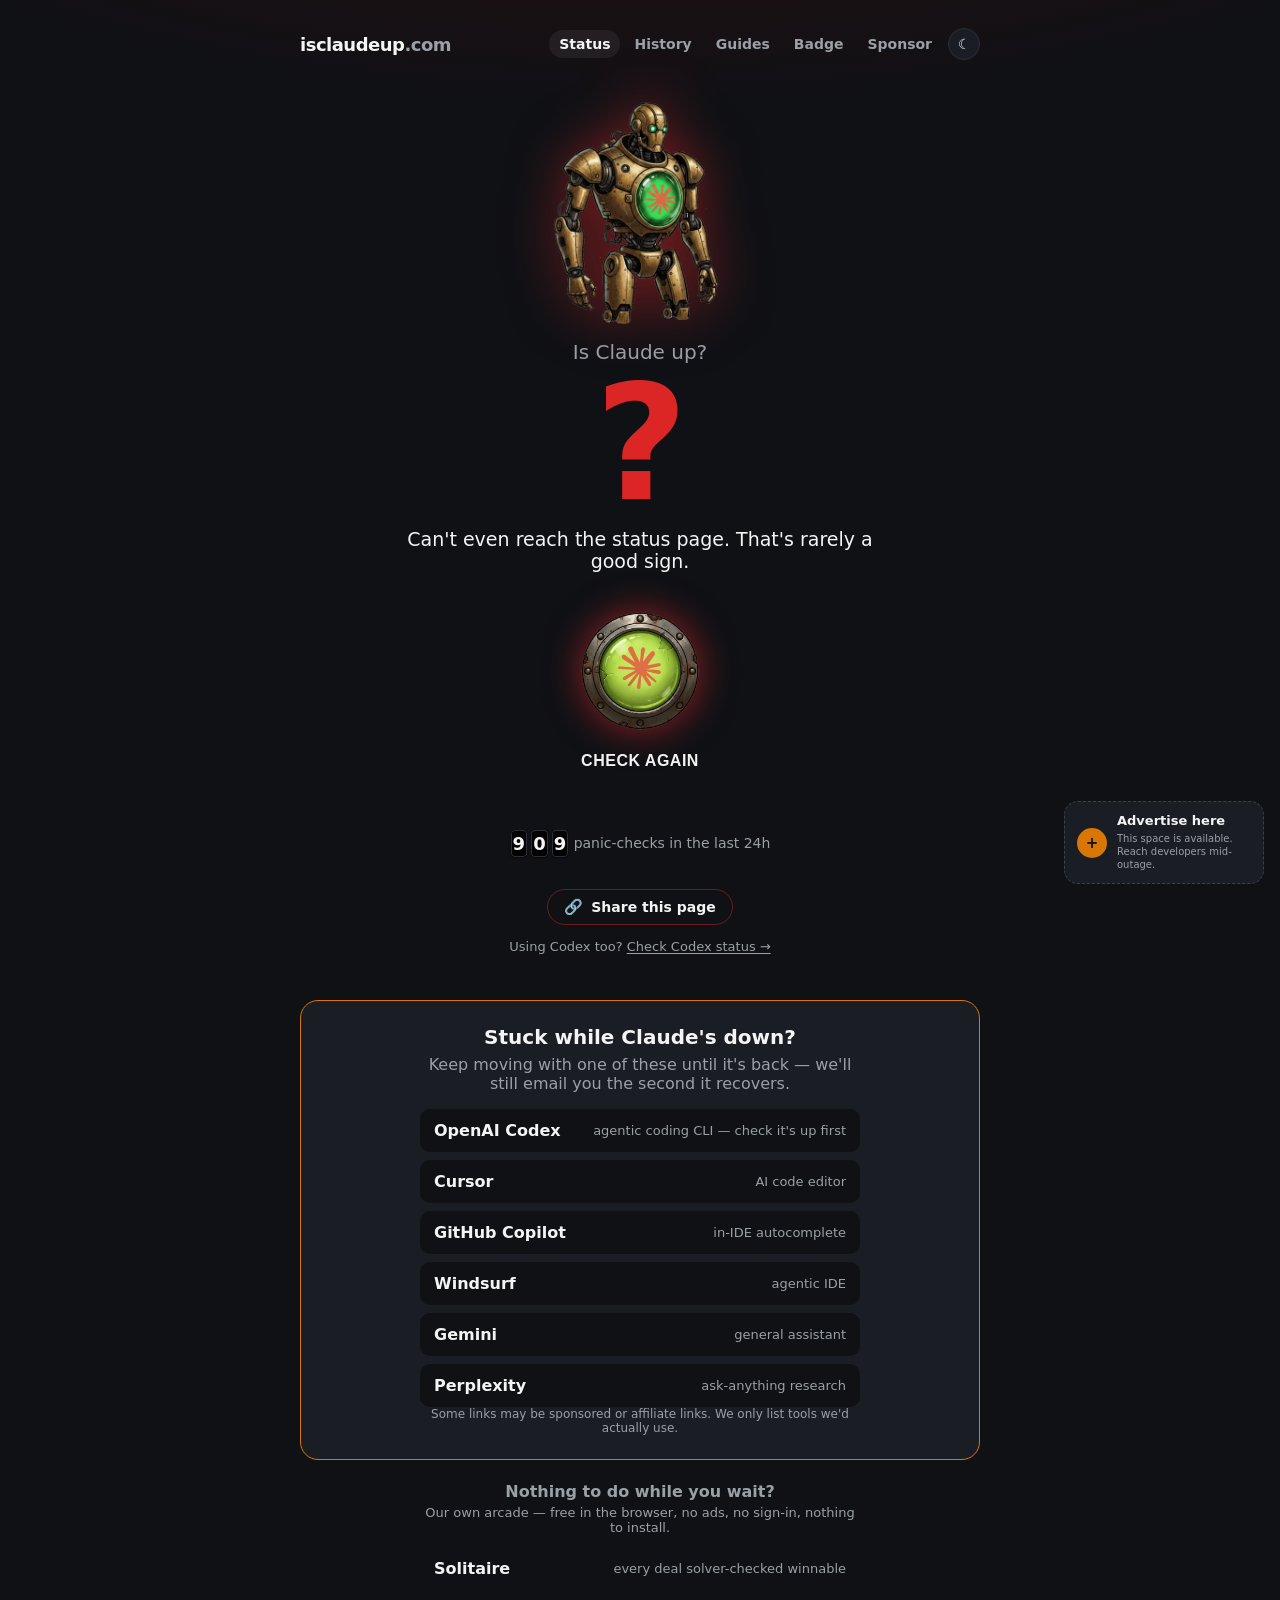
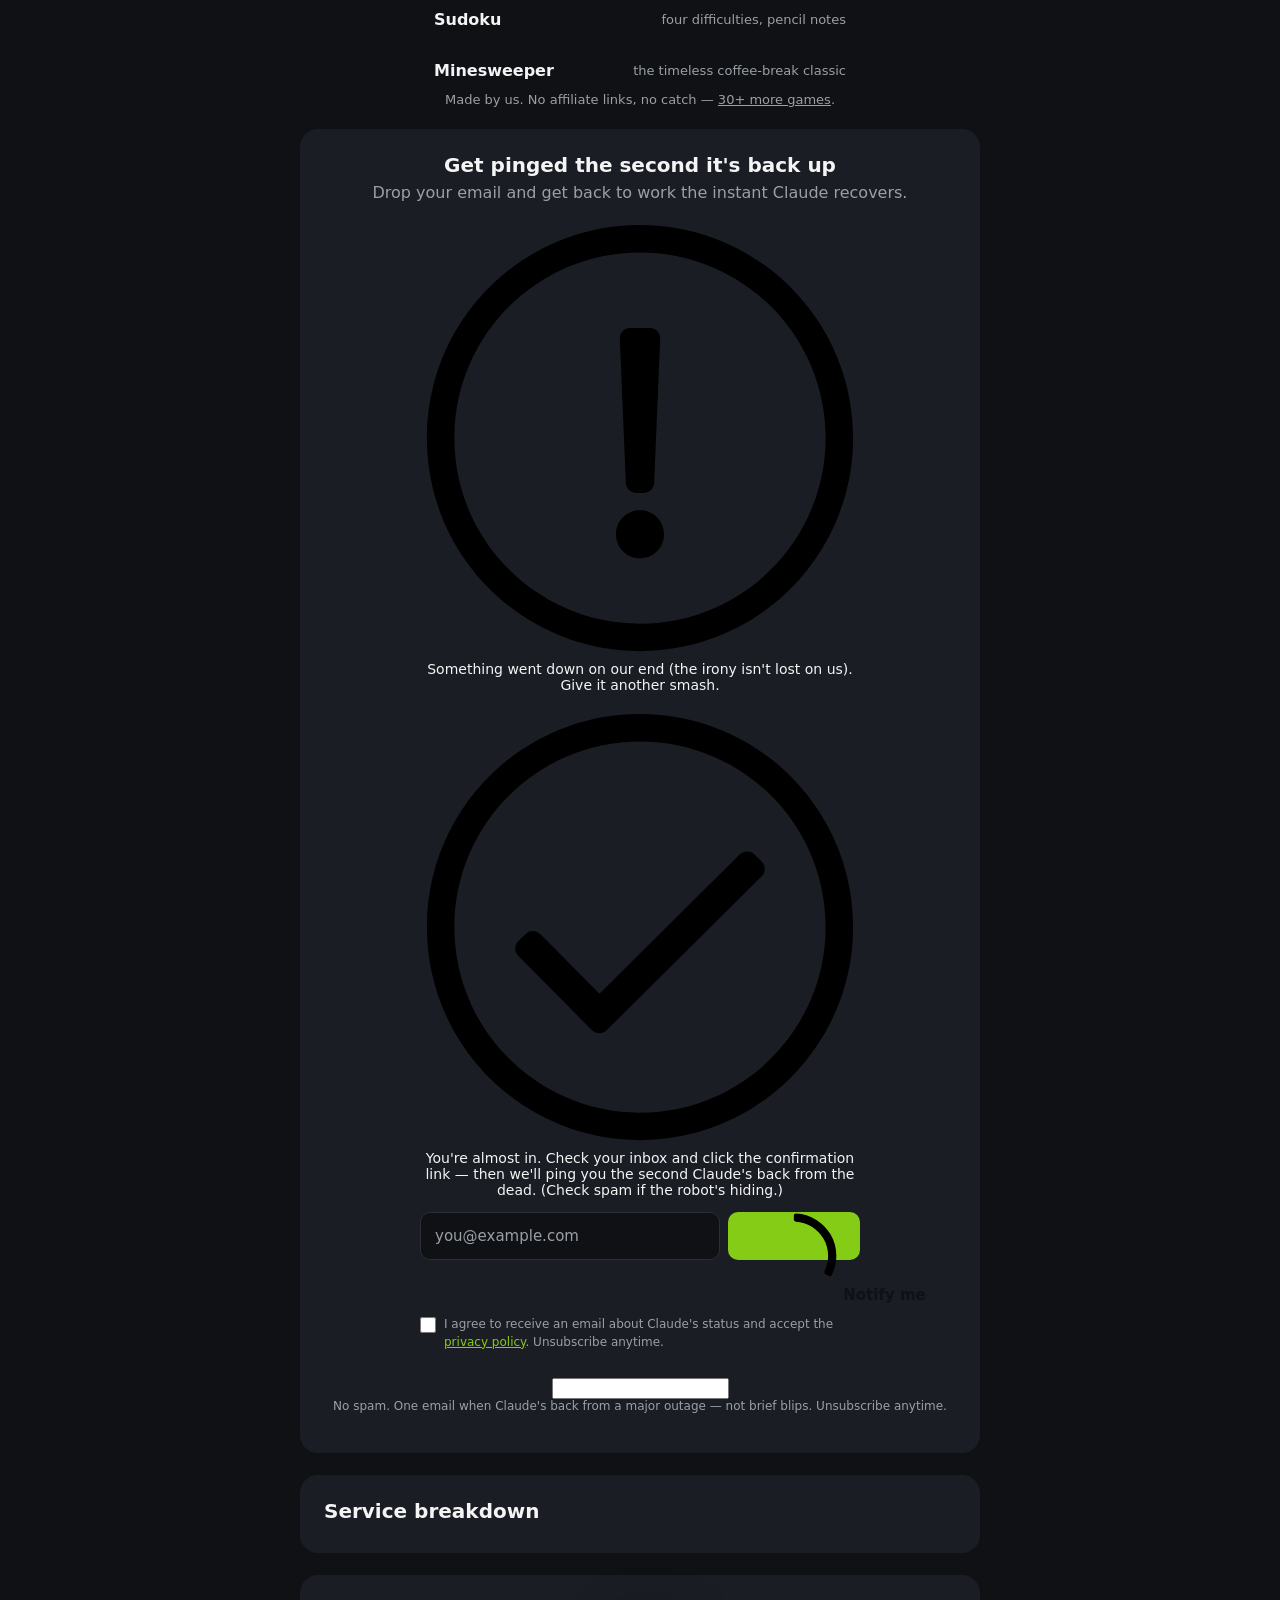
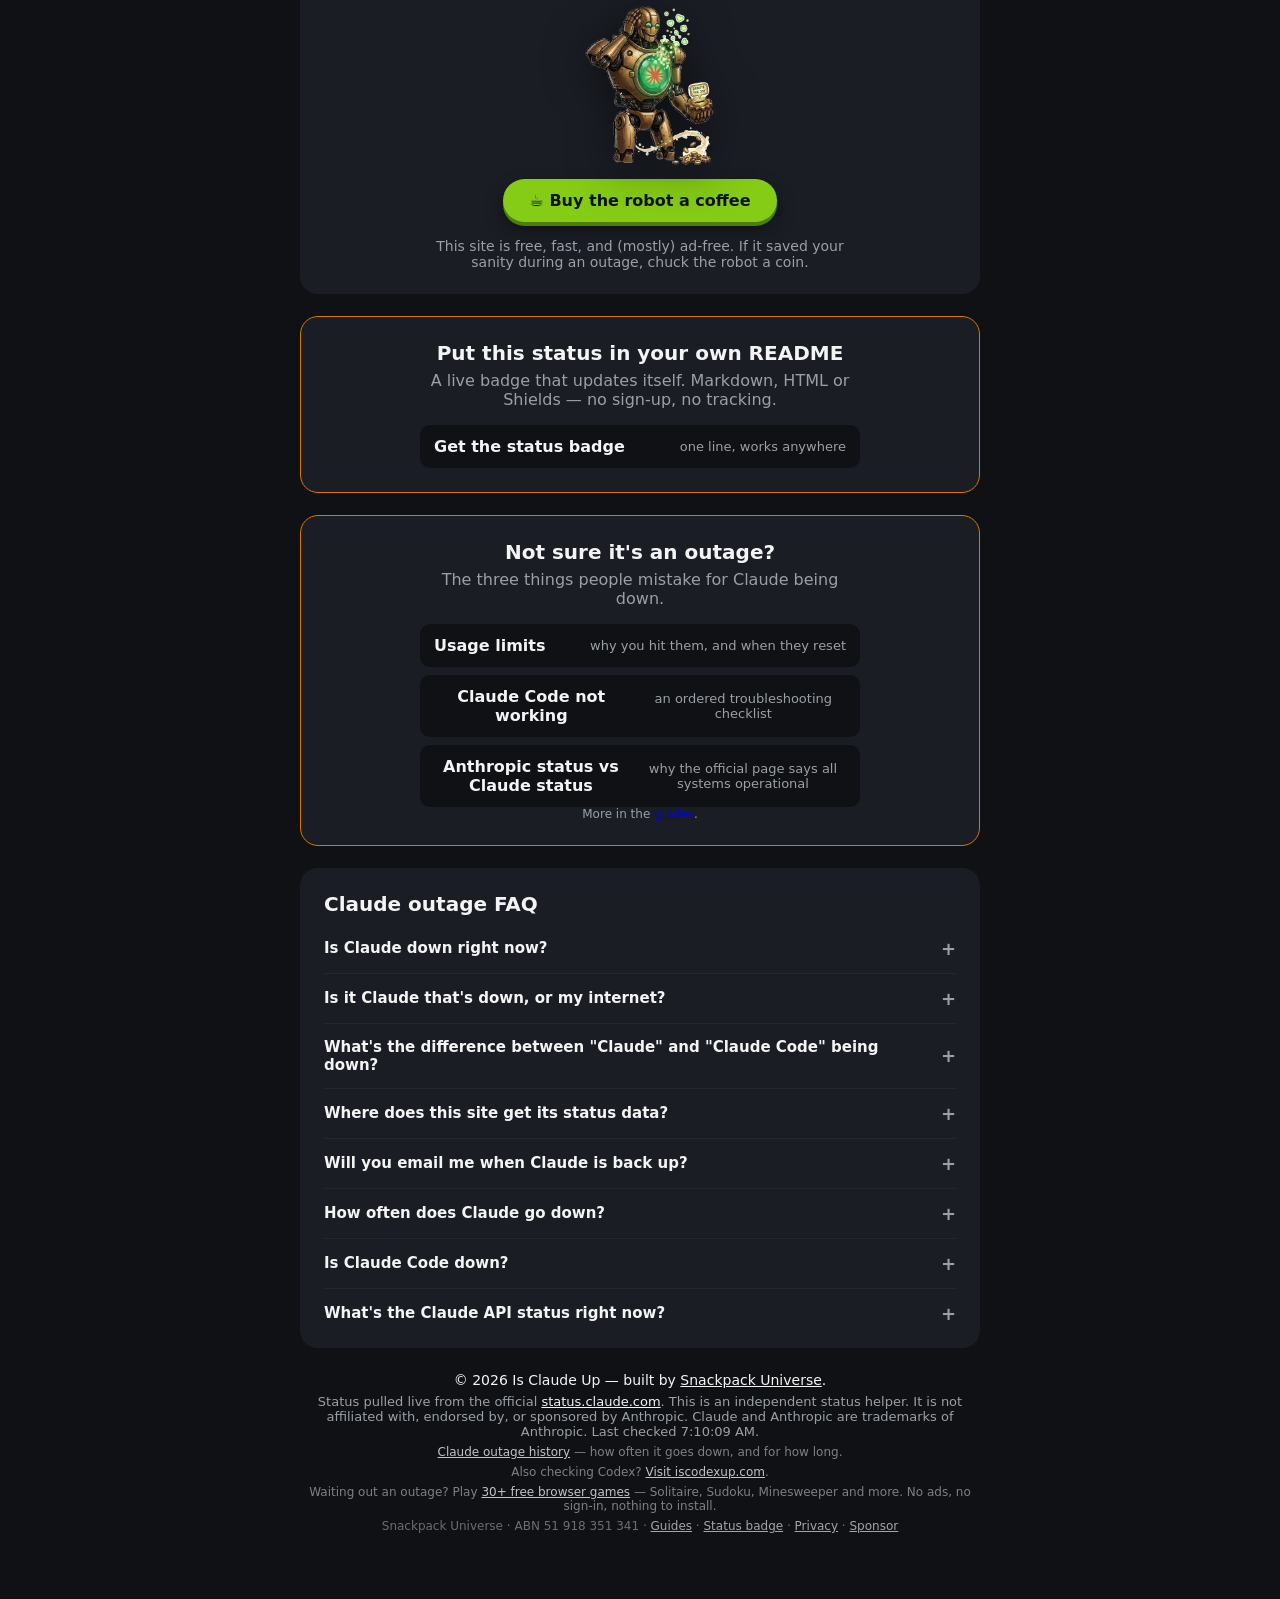
==== index.html @ ed6951af "Grow past the single page, and surface the badge Mirrors the iscodexup change. This site's own numbe" ====
<!DOCTYPE html>
<html lang="en">
<head>
  <meta charset="UTF-8" />
  <meta name="viewport" content="width=device-width, initial-scale=1.0" />
  <!-- FORKING THIS TO ANOTHER PRODUCT (e.g. iscodexup.com)? Runtime values live in
       config.js; the static HTML swaps below are all listed in FORK.md. -->

  <!-- "right now" is in the actual query people type ("is claude down right now"), so keep it in the title. -->
  <title>Is Claude Down Right Now? — Live Claude &amp; Claude Code Status</title>
  <meta name="description" content="Live status of Claude and Claude Code. Find out instantly if Claude is down right now, and get an email the second it comes back up." />

  <!-- Google Search Console verification -->
  <meta name="google-site-verification" content="Lrd2_LMDohz1KzSacBlfW4P4rP9gFiXG7PbK3C2G09o" />

  <!-- Open Graph / social sharing (shows nicely when people paste the link during an outage) -->
  <meta property="og:title" content="Is Claude Down Right Now?" />
  <meta property="og:description" content="Live Claude &amp; Claude Code status. Get notified the second it's back up." />
  <meta property="og:type" content="website" />
  <meta property="og:url" content="https://isclaudeup.com/" />
  <meta property="og:site_name" content="Is Claude Up" />
  <!-- 1200x630 card. This is the growth loop: people paste this link into Slack/X mid-outage,
       and a large card gets clicked far more than the old 256px `summary` thumbnail. -->
  <meta property="og:image" content="https://isclaudeup.com/assets/og-card.png" />
  <meta property="og:image:width" content="1200" />
  <meta property="og:image:height" content="630" />
  <meta property="og:image:alt" content="Is Claude down right now? Live Claude and Claude Code status." />
  <meta name="twitter:card" content="summary_large_image" />
  <meta name="twitter:title" content="Is Claude Down Right Now?" />
  <meta name="twitter:description" content="Live Claude &amp; Claude Code status. Get notified the second it's back up." />
  <meta name="twitter:image" content="https://isclaudeup.com/assets/og-card.png" />
  <meta name="twitter:image:alt" content="Is Claude down right now? Live Claude and Claude Code status." />
  <meta name="theme-color" content="#0f1115" />

  <link rel="canonical" href="https://isclaudeup.com/" />
  <link rel="icon" type="image/png" href="assets/claude-logo-256.png" />

  <!-- PWA: installable on Windows (Edge/Chrome) and Android home screen -->
  <link rel="manifest" href="manifest.webmanifest" />
  <link rel="apple-touch-icon" href="assets/icon-192.png" />
  <meta name="mobile-web-app-capable" content="yes" />
  <meta name="apple-mobile-web-app-capable" content="yes" />
  <meta name="apple-mobile-web-app-status-bar-style" content="black-translucent" />
  <meta name="apple-mobile-web-app-title" content="IsClaudeUp" />

  <script type="application/ld+json">
  {
    "@context": "https://schema.org",
    "@type": "WebSite",
    "name": "Is Claude Up",
    "alternateName": "Is Claude Down?",
    "url": "https://isclaudeup.com/",
    "description": "Live status of Claude and Claude Code, pulled from Anthropic's official status feed, with email alerts the moment Claude recovers.",
    "publisher": {
      "@type": "Organization",
      "name": "SnackPack Universe",
      "url": "https://www.snackpackuniverse.com/"
    }
  }
  </script>
  <script type="application/ld+json">
  {
    "@context": "https://schema.org",
    "@type": "WebApplication",
    "name": "Is Claude Up",
    "url": "https://isclaudeup.com/",
    "applicationCategory": "DeveloperApplication",
    "operatingSystem": "Any (web browser)",
    "browserRequirements": "Requires JavaScript.",
    "description": "A live Claude status checker: reads Anthropic's official status feed every 30 seconds and shows a plain YES/NO answer, with optional email alerts when Claude recovers from an outage.",
    "offers": { "@type": "Offer", "price": "0", "priceCurrency": "USD" },
    "isAccessibleForFree": true,
    "publisher": {
      "@type": "Organization",
      "name": "SnackPack Universe",
      "url": "https://www.snackpackuniverse.com/"
    }
  }
  </script>
  <script type="application/ld+json">
  {
    "@context": "https://schema.org",
    "@type": "FAQPage",
    "mainEntity": [
      {
        "@type": "Question",
        "name": "Is Claude down right now?",
        "acceptedAnswer": {
          "@type": "Answer",
          "text": "This page checks Anthropic's official status feed live when it loads, and again every 30 seconds. If the big answer reads NO, Claude is reporting problems; YES means all systems are operational."
        }
      },
      {
        "@type": "Question",
        "name": "Is it Claude that's down, or my internet?",
        "acceptedAnswer": {
          "@type": "Answer",
          "text": "Quick checks: load another website to rule out your connection, try Claude in an incognito window or on a different network, and clear your cache. If this page shows Claude as up but it still fails for you, the problem is likely local — your network, a browser extension, or your account."
        }
      },
      {
        "@type": "Question",
        "name": "What's the difference between Claude and Claude Code being down?",
        "acceptedAnswer": {
          "@type": "Answer",
          "text": "Claude (claude.ai) is the chat app and the API; Claude Code is the command-line / agent tool for developers. They can fail independently — the API can be degraded while the website is fine, or vice versa. The service breakdown shows each component separately."
        }
      },
      {
        "@type": "Question",
        "name": "Where does this site get its status data?",
        "acceptedAnswer": {
          "@type": "Answer",
          "text": "Straight from Anthropic's official status page at status.claude.com — the same source Anthropic publishes. We don't run our own probes or guess, so what you see here matches the official report."
        }
      },
      {
        "@type": "Question",
        "name": "Will you email me when Claude is back up?",
        "acceptedAnswer": {
          "@type": "Answer",
          "text": "Yes — that's the whole point. Pop your email in the signup box and we'll send a single message the moment Claude recovers from a major outage (we skip brief blips so we're not spamming you), so you can get straight back to work."
        }
      },
      {
        "@type": "Question",
        "name": "How often does Claude go down?",
        "acceptedAnswer": {
          "@type": "Answer",
          "text": "Like any large online service, Claude is up the vast majority of the time but has the occasional incident — usually brief, and sometimes affecting only one component (a single model, or just the API). For the official history of past incidents, see status.claude.com."
        }
      },
      {
        "@type": "Question",
        "name": "Is Claude Code down?",
        "acceptedAnswer": {
          "@type": "Answer",
          "text": "Claude Code (the command-line / agent tool for developers) is tracked separately in the service breakdown above. It can be down even when claude.ai and the API are fine, so check that specific component. If this page shows Claude Code as operational but it still fails for you, the issue is likely local — your CLI version, network, or auth token."
        }
      },
      {
        "@type": "Question",
        "name": "What's the Claude API status right now?",
        "acceptedAnswer": {
          "@type": "Answer",
          "text": "The Claude API is shown as its own line in the service breakdown above, pulled live from Anthropic's official status feed. The API can be degraded independently of the claude.ai website or Claude Code, which is why developers often see failures while the chat app works fine."
        }
      }
    ]
  }
  </script>

  <!-- Preload the "up" robot + default button so the first paint is instant during a spike -->
  <link rel="preload" as="image" href="assets/robot-up.webp" />
  <link rel="preload" as="image" href="assets/smash-button.webp" />

  <!-- Brevo form base styles (loaded BEFORE style.css so our dark theme overrides win) -->
  <link rel="stylesheet" href="https://sibforms.com/forms/end-form/build/sib-styles.css" />
  <link rel="stylesheet" href="style.css" />

  <!--
    MONETIZATION (added later — email list first):
    When you have traffic + AdSense approval, paste your script here.
    A single-purpose page may be rejected by AdSense as "low value content";
    EthicalAds / Carbon Ads are friendlier to dev-audience utility sites.
    <script async src="https://pagead2.googlesyndication.com/pagead/js/adsbygoogle.js?client=ca-pub-XXXX" crossorigin="anonymous"></script>
  -->
<!-- theme:generated -->
<script>
  (function () {
    var d = document.documentElement, t = null;
    try { t = localStorage.getItem("snackpack.theme.v1"); } catch (e) {}
    if (t !== "dark" && t !== "light" && t !== "cream") {
      // Dark for everyone on a first visit, not conditional on the OS: this
      // site is designed dark and that is what it should be judged on.
      t = "dark";
    }
    d.setAttribute("data-theme", t);
    d.setAttribute("data-theme-default", "dark");
  })();
</script>
<script defer src="theme.js"></script>
<!-- /theme:generated -->


</head>
<body data-state="loading">
  <main class="wrap">
    <header class="topbar">
      <span class="brand">isclaudeup<span class="dot">.com</span></span>
<!-- nav:generated -->
    <nav aria-label="Primary">
      <ul class="nav-links">
        <li><a href="index.html" aria-current="page">Status</a></li>
        <li><a href="history.html">History</a></li>
        <li><a href="guides.html">Guides</a></li>
        <li><a href="badge.html">Badge</a></li>
        <li><a href="sponsor.html">Sponsor</a></li>
      </ul>
    </nav>
<!-- /nav:generated -->


    </header>

    <!-- THE BIG TV -->
    <section class="tv" aria-live="polite">
      <div class="mascot" id="mascot">
        <!-- src swapped by script.js based on live status -->
        <img id="mascot-img" src="assets/robot-up.webp" alt="Claude status robot" width="220" height="220" />
      </div>

      <p class="question">Is Claude up?</p>
      <h1 class="verdict" id="verdict">…</h1>
      <p class="subline" id="subline">Checking the official status page…</p>

      <button class="smash" id="smash" type="button" aria-label="Check again">
        <img id="smash-img" src="assets/smash-button.webp" alt="" width="140" height="140" />
        <span class="smash-label">Check Again</span>
      </button>
      <p class="quote" id="quote"></p>

      <p class="counter">
        <span id="count" class="odometer" aria-label="panic checks in the last 24 hours"></span>
        panic-checks in the last 24h
      </p>

      <!-- The link gets pasted into Slack/X during outages — that's basically all our
           organic reach. Make it one tap. Native share sheet on mobile, clipboard elsewhere. -->
      <button class="share" id="share" type="button" aria-label="Share this page">
        <span class="share-icon" aria-hidden="true">🔗</span>
        <span class="share-label">Share this page</span>
      </button>

      <!-- Sister site. The .alternatives block below is hidden while Claude is up, so
           without this line the cross-link only exists in the footer on a calm day. -->
      <p class="sister">
        Using Codex too? <a href="https://iscodexup.com/">Check Codex status &rarr;</a>
      </p>
    </section>

    <!-- CONTEXTUAL BACKUP TOOLS — only shown during an outage (CSS toggles on data-state) -->
    <section class="alternatives">
      <h2>Stuck while Claude's down?</h2>
      <p>Keep moving with one of these until it's back — we'll still email you the second it recovers.</p>
      <ul class="alt-list">
        <!-- Codex goes FIRST and links to our own sister site's status check, not straight to
             OpenAI: if someone is bailing out of Claude anyway, they should at least find out
             whether the alternative is up before they switch. iscodexup mirrors this with Claude Code. -->
        <li><a href="https://iscodexup.com/" target="_blank" rel="noopener">OpenAI Codex</a> <span>agentic coding CLI — check it's up first</span></li>
        <li><a href="https://cursor.com" target="_blank" rel="sponsored noopener">Cursor</a> <span>AI code editor</span></li>
        <li><a href="https://github.com/features/copilot" target="_blank" rel="sponsored noopener">GitHub Copilot</a> <span>in-IDE autocomplete</span></li>
        <li><a href="https://windsurf.com" target="_blank" rel="sponsored noopener">Windsurf</a> <span>agentic IDE</span></li>
        <li><a href="https://gemini.google.com" target="_blank" rel="sponsored noopener">Gemini</a> <span>general assistant</span></li>
        <!-- These are honest, UNMONETIZED recommendations for now.
             None of these tools currently have a joinable affiliate program for us:
             Cursor/Copilot/Windsurf have none; Perplexity's Dub program wasn't
             available to sign up (invite-only/paused as of 2026-06). If a REPUTABLE
             program opens up, swap that tool's href for the tracking link + keep
             rel="sponsored". Do NOT add low-trust tools (e.g. AI Fiesta) just for
             commission — credibility is what makes this slot work. -->
        <li><a href="https://www.perplexity.ai" target="_blank" rel="noopener">Perplexity</a> <span>ask-anything research</span></li>
      </ul>
      <p class="alt-disclaimer">Some links may be sponsored or affiliate links. We only list tools we'd actually use.</p>
    </section>

    <!-- WAITING ROOM — outage only. The footer already links the arcade, but nobody
         scrolls a status page. This is the one moment the offer is genuinely useful:
         the reader is blocked, has nothing to do, and is going to sit on this tab.
         Kept deliberately quieter than .alternatives so the backup-tools slot stays
         the centrepiece. Plain hrefs (no UTM) — Cloudflare reports referrer host,
         which is enough to measure this. -->
    <section class="waiting-room">
      <h2>Nothing to do while you wait?</h2>
      <p>Our own arcade — free in the browser, no ads, no sign-in, nothing to install.</p>
      <ul class="alt-list">
        <li><a href="https://www.snackpackuniverse.com/play/solitaire/?utm_source=isclaudeup&amp;utm_medium=waiting-room&amp;utm_campaign=solitaire" target="_blank" rel="noopener">Solitaire</a> <span>every deal solver-checked winnable</span></li>
        <li><a href="https://www.snackpackuniverse.com/play/sudoku/?utm_source=isclaudeup&amp;utm_medium=waiting-room&amp;utm_campaign=sudoku" target="_blank" rel="noopener">Sudoku</a> <span>four difficulties, pencil notes</span></li>
        <li><a href="https://www.snackpackuniverse.com/play/minesweeper/?utm_source=isclaudeup&amp;utm_medium=waiting-room&amp;utm_campaign=minesweeper" target="_blank" rel="noopener">Minesweeper</a> <span>the timeless coffee-break classic</span></li>
      </ul>
      <p class="alt-disclaimer">Made by us. No affiliate links, no catch — <a href="https://www.snackpackuniverse.com/play/?utm_source=isclaudeup&amp;utm_medium=waiting-room&amp;utm_campaign=arcade-hub">30+ more games</a>.</p>
    </section>

    <!-- COMPANION TOOLS — pairs WITH Claude (not an outage fallback), so it shows in the calm view too.
         STAGED: keep this commented out until the Wispr Flow affiliate application is approved.
         To go live: (1) uncomment this block, (2) swap the href for the Dub/affiliate tracking
         link, keeping rel="sponsored". Until a program is live, an honest unmonetized href + plain
         rel="noopener" is fine (same approach as the Perplexity row above). Do NOT pile more tools
         in here — one genuinely-complementary pick keeps it credible. -->
    <!--
    <section class="companions">
      <h2>Pairs well with Claude</h2>
      <p>A tool we actually use alongside it day to day.</p>
      <ul class="alt-list">
        <li><a href="https://wisprflow.ai" target="_blank" rel="sponsored noopener">Wispr Flow</a> <span>voice-to-text — dictate straight into Claude</span></li>
      </ul>
      <p class="alt-disclaimer">Sponsored/affiliate link. We only list tools we'd actually use.</p>
    </section>
    -->

    <!-- NEWSLETTER (the real asset) -->
    <section class="signup">
      <h2>Get pinged the second it's back up</h2>
      <p>Drop your email and get back to work the instant Claude recovers.</p>

      <!-- Brevo form (HTML embed, restyled to the dark theme). Logic handled by main.js at end of <body>. -->
      <div class="sib-form">
        <div id="sib-form-container" class="sib-form-container">

          <div id="error-message" class="sib-form-message-panel">
            <div class="sib-form-message-panel__text sib-form-message-panel__text--center">
              <svg viewBox="0 0 512 512" class="sib-icon sib-notification__icon">
                <path d="M256 40c118.621 0 216 96.075 216 216 0 119.291-96.61 216-216 216-119.244 0-216-96.562-216-216 0-119.203 96.602-216 216-216m0-32C119.043 8 8 119.083 8 256c0 136.997 111.043 248 248 248s248-111.003 248-248C504 119.083 392.957 8 256 8zm-11.49 120h22.979c6.823 0 12.274 5.682 11.99 12.5l-7 168c-.268 6.428-5.556 11.5-11.99 11.5h-8.979c-6.433 0-11.722-5.073-11.99-11.5l-7-168c-.283-6.818 5.167-12.5 11.99-12.5zM256 340c-15.464 0-28 12.536-28 28s12.536 28 28 28 28-12.536 28-28-12.536-28-28-28z" />
              </svg>
              <span class="sib-form-message-panel__inner-text">Something went down on our end (the irony isn't lost on us). Give it another smash.</span>
            </div>
          </div>

          <div id="success-message" class="sib-form-message-panel">
            <div class="sib-form-message-panel__text sib-form-message-panel__text--center">
              <svg viewBox="0 0 512 512" class="sib-icon sib-notification__icon">
                <path d="M256 8C119.033 8 8 119.033 8 256s111.033 248 248 248 248-111.033 248-248S392.967 8 256 8zm0 464c-118.664 0-216-96.055-216-216 0-118.663 96.055-216 216-216 118.664 0 216 96.055 216 216 0 118.663-96.055 216-216 216zm141.63-274.961L217.15 376.071c-4.705 4.667-12.303 4.637-16.97-.068l-85.878-86.572c-4.667-4.705-4.637-12.303.068-16.97l8.52-8.451c4.705-4.667 12.303-4.637 16.97.068l68.976 69.533 163.441-162.13c4.705-4.667 12.303-4.637 16.97.068l8.451 8.52c4.668 4.705 4.637 12.303-.068 16.97z" />
              </svg>
              <span class="sib-form-message-panel__inner-text">You're almost in. Check your inbox and click the confirmation link — then we'll ping you the second Claude's back from the dead. (Check spam if the robot's hiding.)</span>
            </div>
          </div>

          <div id="sib-container" class="sib-container--large sib-container--vertical">
            <form id="sib-form" method="POST"
                  action="https://c8e915bf.sibforms.com/serve/[base64]"
                  data-type="subscription">

              <div class="sib-input sib-form-block">
                <div class="form__entry entry_block">
                  <div class="form__label-row">
                    <div class="entry__field">
                      <input class="input" type="text" id="EMAIL" name="EMAIL" autocomplete="off"
                             placeholder="you@example.com" data-required="true" required />
                    </div>
                  </div>
                  <label class="entry__error entry__error--primary"></label>
                </div>
              </div>

              <div class="sib-form-block">
                <button class="sib-form-block__button sib-form-block__button-with-loader" form="sib-form" type="submit">
                  <svg class="icon clickable__icon progress-indicator__icon sib-hide-loader-icon" viewBox="0 0 512 512">
                    <path d="M460.116 373.846l-20.823-12.022c-5.541-3.199-7.54-10.159-4.663-15.874 30.137-59.886 28.343-131.652-5.386-189.946-33.641-58.394-94.896-95.833-161.827-99.676C261.028 55.961 256 50.751 256 44.352V20.309c0-6.904 5.808-12.337 12.703-11.982 83.556 4.306 160.163 50.864 202.11 123.677 42.063 72.696 44.079 162.316 6.031 236.832-3.14 6.148-10.75 8.461-16.728 5.01z" />
                  </svg>
                  Notify me
                </button>
              </div>

              <!-- GDPR consent (required) — the Brevo list has consent enabled, so this
                   field must be present and ticked. value="1" is what Brevo records. -->
              <div class="sib-optin sib-form-block" data-required="true">
                <div class="form__entry entry_mcq">
                  <label class="consent-label">
                    <input type="checkbox" value="1" id="GDPR_CONSENT" name="GDPR_CONSENT" required />
                    <span class="consent-text">I agree to receive an email about Claude's status and accept the <a href="privacy.html">privacy policy</a>. Unsubscribe anytime.</span>
                  </label>
                  <label class="entry__error entry__error--primary"></label>
                </div>
              </div>

              <!-- honeypot + locale (keep these — Brevo needs them) -->
              <input type="text" name="email_address_check" value="" class="input--hidden" />
              <input type="hidden" name="locale" value="en" />
            </form>
          </div>

        </div>
      </div>
      <p class="finehint">No spam. One email when Claude's back from a major outage — not brief blips. Unsubscribe anytime.</p>
    </section>

    <!-- LIVE COMPONENT BREAKDOWN -->
    <section class="components">
      <h2>Service breakdown</h2>
      <ul id="components"></ul>
    </section>

    <!-- SUPPORT / DONATE -->
    <section class="support-card">
      <a class="donate" href="https://buy.stripe.com/bJe3cwf8KgCnaYNaR10VO00"
         target="_blank" rel="noopener" aria-label="Support isclaudeup via Stripe">
        <img src="assets/donate.webp" alt="" width="160" height="160" loading="lazy" />
        <span class="donate-btn">☕ Buy the robot a coffee</span>
      </a>
      <p class="support-copy">
        This site is free, fast, and (mostly) ad-free. If it saved your sanity
        during an outage, chuck the robot a coin.
      </p>
    </section>

    <!-- BADGE + GUIDES — the badge is the link-earning asset (READMEs link back),
         and the guides catch the long-tail queries the one-word verdict can't. -->
    <section class="alternatives">
      <h2>Put this status in your own README</h2>
      <p>A live badge that updates itself. Markdown, HTML or Shields — no sign-up, no tracking.</p>
      <ul class="alt-list">
        <li><a href="badge.html">Get the status badge</a> <span>one line, works anywhere</span></li>
      </ul>
    </section>

    <section class="alternatives">
      <h2>Not sure it's an outage?</h2>
      <p>The three things people mistake for Claude being down.</p>
      <ul class="alt-list">
        <li><a href="claude-rate-limits.html">Usage limits</a> <span>why you hit them, and when they reset</span></li>
        <li><a href="claude-code-not-working.html">Claude Code not working</a> <span>an ordered troubleshooting checklist</span></li>
        <li><a href="anthropic-status-vs-claude-status.html">Anthropic status vs Claude status</a> <span>why the official page says all systems operational</span></li>
      </ul>
      <p class="alt-disclaimer">More in the <a href="guides.html">guides</a>.</p>
    </section>

    <!-- FAQ — content for humans + SEO + groundwork for ad approval -->
    <section class="faq">
      <h2>Claude outage FAQ</h2>

      <details>
        <summary>Is Claude down right now?</summary>
        <p>This page checks Anthropic's official status feed live when it loads, and again every 30 seconds. If the big answer reads <strong>NO</strong>, Claude is reporting problems; <strong>YES</strong> means all systems are operational.</p>
      </details>

      <details>
        <summary>Is it Claude that's down, or my internet?</summary>
        <p>Quick checks: load another website to rule out your connection, try Claude in an incognito window or on a different network, and clear your cache. If this page shows Claude as up but it still fails for you, the problem is likely local — your network, a browser extension, or your account.</p>
      </details>

      <details>
        <summary>What's the difference between "Claude" and "Claude Code" being down?</summary>
        <p>Claude (claude.ai) is the chat app and the API; Claude Code is the command-line / agent tool for developers. They can fail independently — the API can be degraded while the website is fine, or vice versa. The service breakdown above shows each component separately.</p>
      </details>

      <details>
        <summary>Where does this site get its status data?</summary>
        <p>Straight from Anthropic's official status page at status.claude.com — the same source Anthropic publishes. We don't run our own probes or guess, so what you see here matches the official report.</p>
      </details>

      <details>
        <summary>Will you email me when Claude is back up?</summary>
        <p>Yes — that's the whole point. Pop your email in the signup box above and we'll send a single message the moment Claude recovers from a major outage (we skip brief blips so we're not spamming you), so you can get straight back to work.</p>
      </details>

      <details>
        <summary>How often does Claude go down?</summary>
        <p>Like any large online service, Claude is up the vast majority of the time but has the occasional incident — usually brief, and sometimes affecting only one component (a single model, or just the API). We keep a running <a href="history.html">Claude outage history</a> with the incident count for the last 30 and 90 days and how long each one lasted, straight from Anthropic's feed.</p>
      </details>

      <details>
        <summary>Is Claude Code down?</summary>
        <p>Claude Code — the command-line / agent tool for developers — is tracked separately in the service breakdown above. It can be down even when claude.ai and the API are fine, so check that specific component. If this page shows Claude Code as operational but it still fails for you, the issue is likely local — your CLI version, network, or auth token.</p>
      </details>

      <details>
        <summary>What's the Claude API status right now?</summary>
        <p>The Claude API is shown as its own line in the service breakdown above, pulled live from Anthropic's official status feed. The API can be degraded independently of the claude.ai website or Claude Code, which is why developers often see failures while the chat app works fine.</p>
      </details>
    </section>

    <footer class="foot">
      <p class="foot-main">
        © 2026 Is Claude Up — built by
        <a href="https://www.snackpackuniverse.com/">Snackpack Universe</a>.
      </p>
      <p>
        Status pulled live from the official
        <a href="https://status.claude.com" target="_blank" rel="noopener">status.claude.com</a>.
        This is an independent status helper. It is not affiliated with, endorsed by, or sponsored by Anthropic. Claude and Anthropic are trademarks of Anthropic.
        Last checked <span id="updated">—</span>.
      </p>
      <p class="foot-network">
        <a href="history.html">Claude outage history</a> — how often it goes down, and for how long.
      </p>
      <p class="foot-network">
        Also checking Codex? <a href="https://iscodexup.com/" target="_blank" rel="noopener">Visit iscodexup.com</a>.
      </p>
      <p class="foot-network">
        Waiting out an outage? Play
        <a href="https://www.snackpackuniverse.com/play/?utm_source=isclaudeup&amp;utm_medium=footer&amp;utm_campaign=arcade-hub">30+ free browser games</a>
        — Solitaire, Sudoku, Minesweeper and more. No ads, no sign-in, nothing to install.
      </p>
      <p class="foot-legal">
        Snackpack Universe · ABN 51 918 351 341 ·
        <a href="guides.html">Guides</a> ·
        <a href="badge.html">Status badge</a> ·
        <a href="privacy.html">Privacy</a> ·
        <a href="sponsor.html">Sponsor</a>
      </p>
    </footer>
  </main>

  <!-- config.js MUST load before script.js (script.js reads window.SITE) -->
  <script src="config.js"></script>
  <script src="script.js"></script>

  <!-- Self-contained signup handler. We deliberately do NOT load Brevo's main.js:
       it can't parse our custom dark-theme consent field, which made it misreport
       the email error and fall back to a native POST. Instead we validate inline
       (so we control the messages) and submit using Brevo's own AJAX transport:
       XMLHttpRequest + FormData to `<action>?isAjax=1`. The ?isAjax=1 flag is what
       makes Brevo actually process the signup and send the double-opt-in email —
       a plain POST without it returns 200 but is silently ignored. -->
  <script>
    (function () {
      var form = document.getElementById('sib-form');
      if (!form) return;
      var email      = document.getElementById('EMAIL');
      var consent    = document.getElementById('GDPR_CONSENT');
      var emailErr   = form.querySelector('.sib-input .entry__error');
      var consentErr = form.querySelector('.sib-optin .entry__error');
      var errorPanel = document.getElementById('error-message');
      var okPanel    = document.getElementById('success-message');
      var errorInner = errorPanel && errorPanel.querySelector('.sib-form-message-panel__inner-text');
      var DEFAULT_ERROR = errorInner ? errorInner.textContent : '';

      var MSG_EMAIL_REQUIRED   = "Can't email the void. Pop your email address in first.";
      var MSG_EMAIL_INVALID    = "That email looks about as broken as Claude right now. Double-check the format and try again.";
      var MSG_CONSENT_REQUIRED = "Please tick the box to proceed.";
      var EMAIL_RE = /^[^\s@]+@[^\s@]+\.[^\s@]+$/;

      form.setAttribute('novalidate', 'novalidate'); // we validate ourselves

      function setErr(el, msg) { if (el) { el.textContent = msg || ''; el.style.display = msg ? 'block' : 'none'; } }
      function hidePanels() { if (errorPanel) errorPanel.style.display = 'none'; if (okPanel) okPanel.style.display = 'none'; }
      function showSuccess() { hidePanels(); if (okPanel) { okPanel.style.display = 'block'; okPanel.scrollIntoView({ behavior: 'smooth', block: 'center' }); } form.reset(); }
      function brevoErrorText(res) {
        if (!res) return '';
        if (typeof res.message === 'string' && res.message) return res.message;
        if (res.errors) {
          try {
            if (typeof res.errors === 'string') return res.errors;
            var parts = [];
            if (Array.isArray(res.errors)) res.errors.forEach(function (e) { parts.push(typeof e === 'string' ? e : (e.message || JSON.stringify(e))); });
            else Object.keys(res.errors).forEach(function (k) { parts.push(res.errors[k]); });
            return parts.join(' ');
          } catch (e) {}
        }
        return '';
      }
      function showError(res) {
        if (errorInner) errorInner.textContent = brevoErrorText(res) || DEFAULT_ERROR;
        hidePanels();
        if (errorPanel) { errorPanel.style.display = 'block'; errorPanel.scrollIntoView({ behavior: 'smooth', block: 'center' }); }
      }

      form.addEventListener('submit', function (ev) {
        ev.preventDefault();
        setErr(emailErr, ''); setErr(consentErr, ''); hidePanels();
        var val = (email && email.value || '').trim();
        if (!val)                        { setErr(emailErr, MSG_EMAIL_REQUIRED); email.focus(); return; }
        if (!EMAIL_RE.test(val))         { setErr(emailErr, MSG_EMAIL_INVALID);  email.focus(); return; }
        if (consent && !consent.checked) { setErr(consentErr, MSG_CONSENT_REQUIRED); consent.focus(); return; }

        // Submit exactly the way Brevo's own script does.
        var data = new FormData(form);
        var xhr = new XMLHttpRequest();
        xhr.addEventListener('load', function () {
          var res = null; try { res = JSON.parse(xhr.response); } catch (e) {}
          console.log('[signup] Brevo response (' + xhr.status + '):', res || xhr.response);
          if (xhr.status >= 200 && xhr.status < 300 && !(res && res.errors)) showSuccess();
          else showError(res);
        });
        xhr.addEventListener('error', function () { console.error('[signup] network error reaching Brevo'); showError(null); });
        xhr.open('POST', form.getAttribute('action') + '?isAjax=1');
        xhr.send(data);
      });
    })();
  </script>

  <!-- Sponsor rails. Fixed to the bottom corners, shown only when the viewport is
       wide enough to fit them beside the 720px content column (see style.css).
       Rendered from window.SITE.sponsors by rails.js; last in the DOM so they
       come last in tab order. -->
  <aside class="rail rail--left" data-rail="left" aria-label="Sponsors" hidden></aside>
  <aside class="rail rail--right" data-rail="right" aria-label="Sponsors"></aside>
  <script defer src="rails.js"></script>

  <!-- Cloudflare Web Analytics — privacy-friendly, cookieless (no consent banner needed) -->
  <script defer src="https://static.cloudflareinsights.com/beacon.min.js"
          data-cf-beacon='{"token": "5e067ff5a134468eba0a5da3f6006a71"}'></script>

  <!-- PWA: register the service worker so the site is installable / works offline -->
  <script>
    if ("serviceWorker" in navigator) {
      window.addEventListener("load", () => navigator.serviceWorker.register("sw.js").catch(() => {}));
    }
  </script>
</body>
</html>
---- style.css ----
:root {
  --bg: #0f1115;
  --fg: #f4f4f5;
  --muted: #9aa0a6;
  --card: #1a1d24;
  --up: #16a34a;
  --up-soft: #052e16;
  --down: #dc2626;
  --down-soft: #3f0d0d;
  --warn: #d97706;
  --warn-soft: #3a2606;
  --radius: 18px;
  --fg-soft: #cbd2da;
  --line: #24272f;
  --line-strong: #2c2f37;
  --line-strongest: rgba(255, 255, 255, .34);
  --overlay: rgba(255, 255, 255, .06);
  --on-bright: #0f1115;
}

/* ---------------------------------------------------------------------------
   Themes
   ---------------------------------------------------------------------------
   dark (default) → light → cream, cycled by theme.js and set on <html> before
   first paint by an inline snippet in each page's <head>.

   This page tints toward the verdict (see body[data-state] below), so the
   "-soft" colours are not decoration — they ARE the page background during an
   outage. Each theme therefore needs its own tint that stays readable: deep
   near-blacks on dark, pale washes on the two light themes.

   --on-bright is text that sits on a saturated badge (the green/red pills), so
   it stays dark in every theme; the badge colour underneath does not change.
--------------------------------------------------------------------------- */

:root[data-theme="dark"] {
  --bg: #0f1115;
  --fg: #f4f4f5;
  --muted: #9aa0a6;
  --card: #1a1d24;
  --fg-soft: #cbd2da;
  --line: #24272f;
  --line-strong: #2c2f37;
  --line-strongest: rgba(255, 255, 255, .34);
  --overlay: rgba(255, 255, 255, .06);
  --on-bright: #0f1115;
  --up: #16a34a;  --up-soft: #052e16;
  --down: #dc2626; --down-soft: #3f0d0d;
  --warn: #d97706; --warn-soft: #3a2606;
}

:root[data-theme="light"] {
  --bg: #f4f8fd;
  --fg: #16202c;
  --muted: #5b6b7c;
  --card: #ffffff;
  --fg-soft: #445468;
  --line: rgba(22, 32, 44, .12);
  --line-strong: rgba(22, 32, 44, .2);
  --line-strongest: rgba(22, 32, 44, .38);
  --overlay: rgba(22, 32, 44, .05);
  --on-bright: #ffffff;
  --up: #15803d;  --up-soft: #d8f3e0;
  --down: #b91c1c; --down-soft: #fbdcdc;
  --warn: #b45309; --warn-soft: #fbeccd;
}

:root[data-theme="cream"] {
  --bg: #f6efe4;
  --fg: #201713;
  --muted: #6a5b52;
  --card: #fffdf8;
  --fg-soft: #4c4039;
  --line: rgba(32, 23, 19, .12);
  --line-strong: rgba(32, 23, 19, .2);
  --line-strongest: rgba(32, 23, 19, .38);
  --overlay: rgba(32, 23, 19, .05);
  --on-bright: #fffdf8;
  --up: #1f8f77;  --up-soft: #ddefe9;
  --down: #c0392b; --down-soft: #f8e2dd;
  --warn: #b9481e; --warn-soft: #f7e6d5;
}

/* ---------- Top nav ----------------------------------------------------- */
/* The site had no nav: history, badge and sponsor were reachable only from body
   copy and the footer, which is why the outage-history page -- the one piece of
   evergreen, indexable content here -- was effectively unlinked. */

.topbar {
  display: flex;
  align-items: center;
  justify-content: space-between;
  gap: 12px;
  flex-wrap: wrap;
}

/* margin-left:auto rather than relying on the topbar's space-between: when the
   header wraps on a narrow screen the nav becomes its own flex line, and
   space-between then puts a lone item at flex-start. An auto margin keeps it
   on the right in both states, so it does not jump sides at the wrap point. */
.topbar nav { margin-left: auto; }

.nav-links {
  display: flex;
  align-items: center;
  justify-content: flex-end;
  gap: 4px;
  margin: 0;
  padding: 0;
  list-style: none;
  flex-wrap: wrap;
}

.nav-links a {
  display: inline-block;
  padding: 6px 10px;
  border-radius: 999px;
  color: var(--muted);
  text-decoration: none;
  font-size: 14px;
  font-weight: 600;
}

.nav-links a:hover { color: var(--fg); background: var(--overlay); }
.nav-links a[aria-current="page"] { color: var(--fg); background: var(--overlay); }
.nav-links a:focus-visible { outline: 2px solid var(--fg); outline-offset: 2px; }

/* ---------- Theme toggle ------------------------------------------------ */

.theme-toggle {
  display: inline-grid;
  place-items: center;
  width: 32px;
  height: 32px;
  padding: 0;
  border: 1px solid var(--line-strong);
  border-radius: 50%;
  background: var(--card);
  color: var(--fg);
  font-size: 14px;
  line-height: 1;
  cursor: pointer;
  transition: transform .12s ease, border-color .12s ease;
}

.theme-toggle:hover { border-color: var(--line-strongest); transform: rotate(-12deg); }
.theme-toggle:focus-visible { outline: 2px solid var(--fg); outline-offset: 2px; }

.nav-theme-item { display: flex; align-items: center; margin-left: 2px; }

.theme-toggle--floating {
  position: fixed;
  top: 14px;
  right: 14px;
  z-index: 60;
  box-shadow: 0 2px 10px rgba(0, 0, 0, .25);
}

@media (prefers-reduced-motion: reduce) {
  .theme-toggle { transition: none; }
  .theme-toggle:hover { transform: none; }
}


* { box-sizing: border-box; }

html, body {
  margin: 0;
  padding: 0;
  background: var(--bg);
  color: var(--fg);
  font-family: system-ui, -apple-system, "Segoe UI", Roboto, Helvetica, Arial, sans-serif;
  -webkit-font-smoothing: antialiased;
}

/* The whole page tints toward the verdict */
body[data-state="up"]   { background: radial-gradient(1200px 600px at 50% -10%, var(--up-soft), var(--bg)); }
body[data-state="down"] { background: radial-gradient(1200px 600px at 50% -10%, var(--down-soft), var(--bg)); }
body[data-state="degraded"] { background: radial-gradient(1200px 600px at 50% -10%, var(--warn-soft), var(--bg)); }

.wrap {
  max-width: 720px;
  margin: 0 auto;
  padding: 20px 20px 60px;
}

.topbar { padding: 8px 0 4px; }
.brand { font-weight: 800; letter-spacing: -0.5px; font-size: 18px; }
.brand .dot { color: var(--muted); font-weight: 600; }

/* ---------- THE BIG TV ---------- */
.tv {
  text-align: center;
  padding: 28px 16px 24px;
}

.question {
  font-size: clamp(16px, 4vw, 20px);
  color: var(--muted);
  margin: 8px 0 0;
}

.verdict {
  font-size: clamp(72px, 22vw, 160px);
  line-height: 0.95;
  margin: 4px 0 8px;
  font-weight: 900;
  letter-spacing: -3px;
}
body[data-state="up"]   .verdict { color: var(--up); }
body[data-state="down"] .verdict { color: var(--down); }
body[data-state="degraded"] .verdict { color: var(--warn); }

.subline {
  font-size: clamp(15px, 3.5vw, 19px);
  color: var(--fg);
  margin: 0 auto 20px;
  max-width: 480px;
}

/* ---------- MASCOT ---------- */
.mascot { line-height: 0; }
.mascot img {
  display: block;
  margin: 0 auto;
  width: clamp(160px, 42vw, 240px);
  height: auto;
  filter: drop-shadow(0 14px 30px rgba(0, 0, 0, .55));
  transition: filter .3s;
}
body[data-state="up"] .mascot img { filter: drop-shadow(0 0 26px rgba(34, 197, 94, .45)); }
body[data-state="degraded"] .mascot img { filter: drop-shadow(0 0 26px rgba(217, 119, 6, .45)); }
body[data-state="down"] .mascot img {
  filter: drop-shadow(0 0 26px rgba(220, 38, 38, .5));
  animation: glitch 0.9s infinite steps(2);
}

@keyframes glitch {
  0%   { transform: translate(0, 0); }
  25%  { transform: translate(-2px, 1px); }
  50%  { transform: translate(2px, -1px); }
  75%  { transform: translate(-1px, -1px); }
  100% { transform: translate(0, 0); }
}

/* ---------- SMASH BUTTON ---------- */
.smash {
  appearance: none;
  border: none;
  background: none;
  cursor: pointer;
  padding: 4px;
  display: inline-flex;
  flex-direction: column;
  align-items: center;
  gap: 6px;
  transition: transform .05s ease, filter .1s ease;
  user-select: none;
  -webkit-tap-highlight-color: transparent;
}
.smash img {
  width: clamp(110px, 30vw, 150px);
  height: auto;
  filter: drop-shadow(0 6px 14px rgba(0,0,0,.5));
  pointer-events: none;
}
.smash:hover { filter: brightness(1.08); }
.smash:active { transform: translateY(4px) scale(.95); }
/* lit glow that matches the active button color */
body[data-state="up"]   .smash img { filter: drop-shadow(0 0 18px rgba(132, 204, 22, .65)); }
body[data-state="down"] .smash img { filter: drop-shadow(0 0 18px rgba(220, 38, 38, .65)); }
.smash-label {
  font-size: 16px;
  font-weight: 800;
  letter-spacing: .5px;
  color: var(--fg);
  text-transform: uppercase;
}
.smash.pop { animation: pop .25s ease; }
@keyframes pop { 50% { transform: scale(1.08); } }

.quote {
  min-height: 1.4em;
  margin: 16px auto 6px;
  max-width: 460px;
  font-style: italic;
  color: var(--fg);
  opacity: 0;
  transition: opacity .2s;
}
.quote.show { opacity: 1; }

.counter { color: var(--muted); font-size: 14px; margin-top: 18px; }

/* ---------- SHARE + SISTER SITE ---------- */
/* Deliberately quiet: the smash button is the hero, this sits under it. */
.share {
  display: inline-flex;
  align-items: center;
  gap: 8px;
  margin: 18px auto 0;
  padding: 9px 16px;
  font: inherit;
  font-size: 14px;
  font-weight: 700;
  color: var(--muted);
  background: transparent;
  border: 1px solid var(--line-strong);
  border-radius: 999px;
  cursor: pointer;
  transition: color .15s ease, border-color .15s ease, background .15s ease;
}
.share:hover,
.share:focus-visible {
  color: var(--fg);
  border-color: var(--line-strongest);
  background: var(--overlay);
}
.share .share-icon { font-size: 15px; line-height: 1; }
/* Nudge toward the verdict colour during an incident — that's when sharing matters. */
body[data-state="down"] .share { border-color: rgba(220, 38, 38, .45); color: var(--fg); }
body[data-state="degraded"] .share { border-color: rgba(217, 119, 6, .45); }

.sister {
  margin: 14px auto 0;
  font-size: 13px;
  color: var(--muted);
}
.sister a { color: var(--muted); text-decoration: underline; text-underline-offset: 2px; }
.sister a:hover, .sister a:focus-visible { color: var(--fg); }

/* ---------- SPLIT-FLAP ODOMETER ---------- */
.odometer {
  display: inline-flex;
  gap: 2px;
  vertical-align: middle;
  perspective: 240px;
}
.odometer .cell {
  display: inline-block;
  min-width: 0.72em;
  text-align: center;
  font-weight: 800;
  font-size: 18px;
  font-variant-numeric: tabular-nums;
  color: var(--fg);
  background: #000;
  border-radius: 4px;
  padding: 3px 2px;
  margin: 0 1px;
  box-shadow: inset 0 0 0 1px var(--line-strong), 0 1px 2px rgba(0,0,0,.6);
  /* faux split-flap seam */
  background-image: linear-gradient(transparent 49%, rgba(0,0,0,.55) 49%, rgba(0,0,0,.55) 51%, transparent 51%);
  backface-visibility: hidden;
}
.odometer .comma {
  background: none;
  box-shadow: none;
  color: var(--muted);
  min-width: 0.28em;
  padding: 3px 0;
}
.odometer .cell.flipping { animation: flap .26s ease-in-out; }
@keyframes flap {
  0%   { transform: rotateX(0deg); }
  50%  { transform: rotateX(88deg); }
  100% { transform: rotateX(0deg); }
}

/* ---------- SECTIONS ---------- */
.signup, .components {
  background: var(--card);
  border-radius: var(--radius);
  padding: 24px;
  margin: 22px 0;
}
.signup { text-align: center; }
.signup h2, .components h2 { margin: 0 0 6px; font-size: 20px; }
.signup p { color: var(--muted); margin: 0 0 16px; }

.finehint { font-size: 12px; color: var(--muted); margin-top: 10px; }

/* ---------- BREVO FORM (dark-theme overrides) ---------- */
.signup .sib-form { padding: 0; background: transparent !important; }
.signup .sib-form-container { max-width: 440px; margin: 0 auto; }
.signup #sib-container {
  background: transparent !important;
  border: none !important;
  padding: 0 !important;
  max-width: none !important;
}
/* email field + button on one row, wrapping on mobile */
.signup #sib-form {
  display: flex;
  flex-wrap: wrap;
  gap: 8px;
  justify-content: center;
  align-items: flex-start;
}
.signup .sib-input { flex: 1 1 220px; padding: 0 !important; margin: 0 !important; }
.signup .form__entry, .signup .entry_block, .signup .form__label-row { margin: 0 !important; padding: 0 !important; }
.signup .sib-form .input,
.signup #sib-form input.input {
  box-sizing: border-box !important;
  width: 100%;
  height: 48px !important;
  padding: 0 14px !important;
  border-radius: 10px !important;
  border: 1px solid var(--line-strong) !important;
  background: var(--bg) !important;
  color: var(--fg) !important;
  font-size: 15px !important;
  font-family: inherit !important;
  box-shadow: none !important;
}
.signup .sib-form .input::placeholder { color: var(--muted) !important; }
.signup .sib-form-block { padding: 0 !important; }
.signup .sib-form-block__button {
  box-sizing: border-box !important;
  height: 48px !important;
  padding: 0 22px !important;
  border: none !important;
  border-radius: 10px !important;
  cursor: pointer;
  background: #84cc16 !important;
  color: var(--on-bright) !important;
  font-weight: 800 !important;
  font-size: 15px !important;
  font-family: inherit !important;
  white-space: nowrap;
  transition: filter .12s ease;
}
.signup .sib-form-block__button:hover { filter: brightness(1.08); }
/* GDPR consent row — full width, sits on its own line below email+button */
.signup .sib-optin { flex-basis: 100%; padding: 0 !important; margin: 4px 0 0 !important; }
.signup .entry_mcq { margin: 0 !important; padding: 0 !important; }
.signup .consent-label {
  display: flex; align-items: flex-start; gap: 8px;
  text-align: left; cursor: pointer;
}
.signup .consent-label input[type="checkbox"] {
  width: 16px; height: 16px; margin: 1px 0 0; flex: 0 0 auto;
  accent-color: #84cc16; cursor: pointer;
}
.signup .consent-text { font-size: 12px; color: var(--muted); line-height: 1.45; }
.signup .consent-text a { color: #84cc16; }
/* field-level error text */
.signup .entry__error {
  flex-basis: 100%;
  margin-top: 6px !important;
  padding: 8px 10px !important;
  font-family: inherit !important;
  font-size: 13px !important;
}
/* success / error notification panels */
.signup .sib-form-message-panel {
  max-width: 440px !important;
  margin: 0 auto 14px !important;
  border-radius: 10px !important;
  font-family: inherit !important;
  font-size: 14px !important;
}

/* component list */
#components { list-style: none; margin: 0; padding: 0; }
#components li {
  display: flex; justify-content: space-between; align-items: center;
  padding: 12px 4px; border-bottom: 1px solid var(--line); font-size: 15px;
}
#components li:last-child { border-bottom: none; }
.pill { font-size: 12px; font-weight: 700; padding: 4px 10px; border-radius: 999px; text-transform: capitalize; }
.pill.operational { background: var(--up-soft); color: #4ade80; }
.pill.degraded_performance, .pill.partial_outage { background: var(--warn-soft); color: #fbbf24; }
.pill.major_outage { background: var(--down-soft); color: #f87171; }

/* ---------- LEGAL / CONTENT PAGES ---------- */
.brand { text-decoration: none; color: var(--fg); }
.legal { max-width: 720px; }
.legal h1 { font-size: clamp(28px, 7vw, 40px); margin: 18px 0 4px; }
.legal h2 { font-size: 19px; margin: 28px 0 6px; }
.legal p, .legal li { color: var(--fg-soft); line-height: 1.6; font-size: 15px; }
.legal ul { padding-left: 20px; }
.legal li { margin: 8px 0; }
.legal a { color: #fff; }
.legal-updated { color: var(--muted); font-size: 13px; margin-top: 0; }

/* ---------- CONTEXTUAL BACKUP TOOLS (outage only) ---------- */
.alternatives {
  display: none; /* hidden when Claude is up — keeps the calm view clean */
  background: var(--card);
  border: 1px solid var(--warn);
  border-radius: var(--radius);
  padding: 24px;
  margin: 22px 0;
  text-align: center;
}
body[data-state="down"] .alternatives,
body[data-state="degraded"] .alternatives { display: block; }
.alternatives h2 { margin: 0 0 6px; font-size: 20px; }
.alternatives > p { color: var(--muted); margin: 0 auto; max-width: 440px; }
.alt-list {
  list-style: none;
  margin: 16px auto 0;
  padding: 0;
  display: grid;
  gap: 8px;
  max-width: 440px;
}
.alt-list li {
  display: flex;
  justify-content: space-between;
  align-items: center;
  gap: 12px;
  padding: 12px 14px;
  background: var(--bg);
  border-radius: 10px;
}
.alt-list a { color: var(--fg); font-weight: 700; text-decoration: none; }
.alt-list a:hover { text-decoration: underline; }
.alt-list span { color: var(--muted); font-size: 13px; }
.alt-disclaimer { color: var(--muted); font-size: 12px; margin-top: 14px; }

/* ---------- WAITING ROOM (outage only) ---------- */
/* Same outage gating as .alternatives, but visually quieter: this is a nice-to-have
   for a blocked reader, not a substitute tool, so it must not out-shout the
   backup-tools slot above it. */
.waiting-room {
  display: none;
  margin: 22px auto 0;
  max-width: 440px;
  text-align: center;
}
body[data-state="down"] .waiting-room,
body[data-state="degraded"] .waiting-room { display: block; }
.waiting-room h2 { margin: 0 0 4px; font-size: 16px; color: var(--muted); font-weight: 700; }
.waiting-room > p { color: var(--muted); font-size: 13px; margin: 0 auto 12px; }
.waiting-room .alt-list { margin-top: 0; }
.waiting-room .alt-disclaimer a { color: var(--muted); }

/* ---------- COMPANION TOOLS (always visible — pairs WITH Claude, not a substitute) ---------- */
/* Deliberately separate from .alternatives: these are not outage fallbacks, so they
   show in the calm "up" view too. Kept quieter than .alternatives so the backup-tools
   slot stays the credible centrepiece. */
.companions {
  margin: 28px auto 0;
  max-width: 440px;
  text-align: center;
}
.companions h2 { margin: 0 0 4px; font-size: 16px; color: var(--muted); font-weight: 700; }
.companions > p { color: var(--muted); font-size: 13px; margin: 0 auto 12px; }
/* reuses .alt-list markup for consistent row styling */
.companions .alt-list { margin-top: 0; }

/* ---------- FAQ ---------- */
.faq {
  background: var(--card);
  border-radius: var(--radius);
  padding: 24px;
  margin: 22px 0;
}
.faq h2 { margin: 0 0 8px; font-size: 20px; }
.faq details { border-bottom: 1px solid var(--line); padding: 14px 0; }
.faq details:last-child { border-bottom: none; padding-bottom: 0; }
.faq summary {
  cursor: pointer;
  font-weight: 700;
  font-size: 15px;
  list-style: none;
  display: flex;
  justify-content: space-between;
  align-items: center;
  gap: 12px;
}
.faq summary::-webkit-details-marker { display: none; }
.faq summary::after { content: "+"; color: var(--muted); font-weight: 700; font-size: 18px; }
.faq details[open] summary::after { content: "–"; }
.faq details p { color: var(--muted); font-size: 14px; line-height: 1.55; margin: 10px 0 2px; }

/* ---------- SUPPORT / DONATE ---------- */
.support-card {
  background: var(--card);
  border-radius: var(--radius);
  padding: 24px;
  margin: 22px 0;
  text-align: center;
}
.donate {
  display: inline-flex;
  flex-direction: column;
  align-items: center;
  gap: 10px;
  text-decoration: none;
  transition: transform .08s ease, filter .15s ease;
}
.donate img {
  width: clamp(130px, 34vw, 170px);
  height: auto;
  filter: drop-shadow(0 8px 22px rgba(0, 0, 0, .5));
}
.donate:hover { transform: translateY(-3px); }
.donate:hover img { filter: drop-shadow(0 0 22px rgba(132, 204, 22, .5)); }
.donate-btn {
  background: #84cc16;
  color: var(--on-bright);
  font-weight: 800;
  font-size: 16px;
  padding: 12px 26px;
  border-radius: 999px;
  box-shadow: 0 4px 0 #4d7c0f, 0 8px 18px rgba(0,0,0,.4);
}
.donate:active .donate-btn { transform: translateY(2px); box-shadow: 0 2px 0 #4d7c0f; }
.support-copy {
  color: var(--muted);
  font-size: 14px;
  max-width: 420px;
  margin: 16px auto 0;
}

/* ---------- OUTAGE HISTORY PAGE (history.html) ---------- */
/* The history page reuses the shell but is a reading page, not a verdict page:
   left-aligned, narrower measure, no radial verdict tint. */
.page-history { background: var(--bg) !important; }
.page-history .wrap { max-width: 780px; }

.crumbs { font-size: 13px; color: var(--muted); margin: 18px 0 0; }
.crumbs a { color: var(--muted); }
.crumbs a:hover, .crumbs a:focus-visible { color: var(--fg); }

.history-intro h1 { font-size: clamp(28px, 7vw, 42px); margin: 10px 0 8px; line-height: 1.1; }
.history-lede { color: var(--fg-soft); line-height: 1.6; font-size: 16px; margin: 0 0 10px; max-width: 640px; }
.history-lede a { color: var(--fg); }
.history-scope { color: var(--muted); font-size: 13px; margin: 0 0 14px; }
.history-cta { font-size: 14px; margin: 0 0 8px; }
.history-cta a { color: var(--fg); font-weight: 700; }

/* Summary tiles: four numbers that answer "how often / how long" at a glance. */
.stat-grid {
  list-style: none;
  padding: 0;
  margin: 18px 0 6px;
  display: grid;
  grid-template-columns: repeat(auto-fit, minmax(150px, 1fr));
  gap: 10px;
}
.stat-grid li {
  background: var(--card);
  border: 1px solid var(--line);
  border-radius: 12px;
  padding: 14px 16px;
  display: flex;
  flex-direction: column;
  gap: 2px;
}
.stat-value { font-size: 26px; font-weight: 800; color: var(--fg); font-variant-numeric: tabular-nums; }
.stat-label { font-size: 13px; color: var(--fg-soft); }
.stat-hint { font-size: 12px; color: var(--muted); }

.history-coverage { color: var(--muted); font-size: 12.5px; line-height: 1.5; margin: 10px 0 0; max-width: 640px; }

.history-list { margin-top: 30px; }
.history-list h2 { font-size: 20px; margin: 0 0 6px; }
.incident-month {
  font-size: 13px;
  text-transform: uppercase;
  letter-spacing: .8px;
  color: var(--muted);
  margin: 22px 0 8px;
  padding-bottom: 6px;
  border-bottom: 1px solid var(--line);
}

.incident {
  padding: 12px 0;
  border-bottom: 1px solid var(--line);
}
.incident-head { display: flex; align-items: center; gap: 10px; flex-wrap: wrap; }
.incident-name { font-size: 15px; font-weight: 700; margin: 0; color: var(--fg); line-height: 1.4; }
.incident-meta { font-size: 13px; color: var(--muted); margin: 5px 0 0; }
.incident-link { font-size: 12px; color: var(--muted); display: inline-block; margin-top: 6px; }
.incident-link:hover, .incident-link:focus-visible { color: var(--fg); }

/* Statuspage `impact` values, distinct from the component-status pills above. */
.pill.impact-critical { background: var(--down-soft); color: #f87171; }
.pill.impact-major { background: var(--down-soft); color: #f87171; }
.pill.impact-minor { background: var(--warn-soft); color: #fbbf24; }
.pill.impact-maintenance,
.pill.impact-none { background: var(--overlay); color: var(--muted); }

.history-empty { color: var(--muted); font-size: 14px; margin: 14px 0; }
.page-history .faq { margin-top: 34px; }

/* ---------- FOOTER ---------- */
.foot { color: var(--muted); font-size: 13px; text-align: center; margin-top: 24px; }
.foot p { margin: 6px 0; }
.foot a { color: var(--fg); }
.foot-main { font-size: 14px; color: var(--fg); }
.foot-network { font-size: 12px; opacity: .78; }
.foot-legal { font-size: 12px; opacity: .65; }

/* ---------------------------------------------------------------------------
   Sponsor rails
   ---------------------------------------------------------------------------
   Two fixed columns pinned to the bottom corners of the viewport. They use the
   dead space either side of the 720px content column, so they never push, wrap
   or overlap anything the reader came for.

   Why fixed-to-bottom rather than sticky-in-a-sidebar: the page has no sidebar
   to stick to, and the verdict at the top is the whole point of the site — a
   rail anchored to the top would compete with it. Bottom corners stay visible
   at any scroll position while reading as chrome, not content.

   Visibility is purely a question of whether there is room, and the breakpoints
   are set from measured clearance rather than arithmetic. The content column is
   720px, so a 136px rail + 16px gutter needs (720/2 + 152) = 512px of half-width
   before it stops touching the text — but a vertical scrollbar eats ~15px of the
   viewport that `min-width` does not know about. At a literal 1024px the rail
   measured 7px ON TOP of the content column. The breakpoints below are therefore
   1100px and 1280px, which leave a real ~30px and ~56px gap once the scrollbar
   is accounted for. Below that the rails are hidden outright rather than shrunk
   — a squeezed ad card over a phone-width layout is exactly the intrusion this
   layout exists to avoid. The footer already carries a Sponsor link.
--------------------------------------------------------------------------- */

.rail {
  position: fixed;
  bottom: 16px;
  z-index: 40;
  display: none;              /* opt in per breakpoint below */
  flex-direction: column;
  gap: 12px;
  width: 136px;
}

.rail--left  { left: 16px; }
.rail--right { right: 16px; }

.rail-card {
  position: relative;
  display: flex;
  align-items: center;
  gap: 9px;
  padding: 10px;
  border: 1px solid #2a2f3a;
  border-radius: 14px;
  background: var(--card);
  color: var(--fg);
  text-decoration: none;
  text-align: left;
  font: inherit;
  cursor: pointer;
  transition: transform .12s ease, border-color .12s ease;
}

.rail-card:hover,
.rail-card:focus-visible {
  transform: translateY(-2px);
  border-color: #3d4452;
}

.rail-card:focus-visible { outline: 2px solid var(--fg); outline-offset: 2px; }

/* The "this space is available" variant. Dashed, so it reads as an offer rather
   than as a real placement someone paid for. */
.rail-card--offer { border-style: dashed; border-color: #39404e; }

.rail-label {
  position: absolute;
  top: 5px;
  right: 9px;
  font-size: 7px;
  letter-spacing: .12em;
  text-transform: uppercase;
  color: var(--muted);
}

.rail-mark {
  flex: 0 0 30px;
  width: 30px;
  height: 30px;
  display: grid;
  place-items: center;
  border-radius: 9px;
  background: #232833;
  font-size: 15px;
  overflow: hidden;
}

.rail-card--offer .rail-mark {
  border-radius: 50%;
  background: var(--warn);
  color: #1a1200;
  font-weight: 800;
}

.rail-mark img { width: 100%; height: 100%; object-fit: contain; }

.rail-copy { min-width: 0; }

.rail-copy strong {
  display: block;
  font-size: 12px;
  line-height: 1.15;
  /* Long sponsor names must not blow the rail out or spill over the card. */
  overflow-wrap: anywhere;
}

/* The blurb is the first thing to go when space is tight — the name and the
   fact that it is clickable carry the placement on their own. */
.rail-copy span {
  display: none;
  margin-top: 3px;
  font-size: 10px;
  line-height: 1.3;
  color: var(--muted);
}

@media (min-width: 1100px) and (min-height: 600px) {
  .rail { display: flex; }
}

@media (min-width: 1280px) and (min-height: 600px) {
  .rail { width: 200px; gap: 14px; }
  .rail-card { padding: 12px; gap: 10px; }
  .rail-copy strong { font-size: 13px; }
  .rail-copy span { display: block; }
}

@media (prefers-reduced-motion: reduce) {
  .rail-card { transition: none; }
  .rail-card:hover, .rail-card:focus-visible { transform: none; }
}
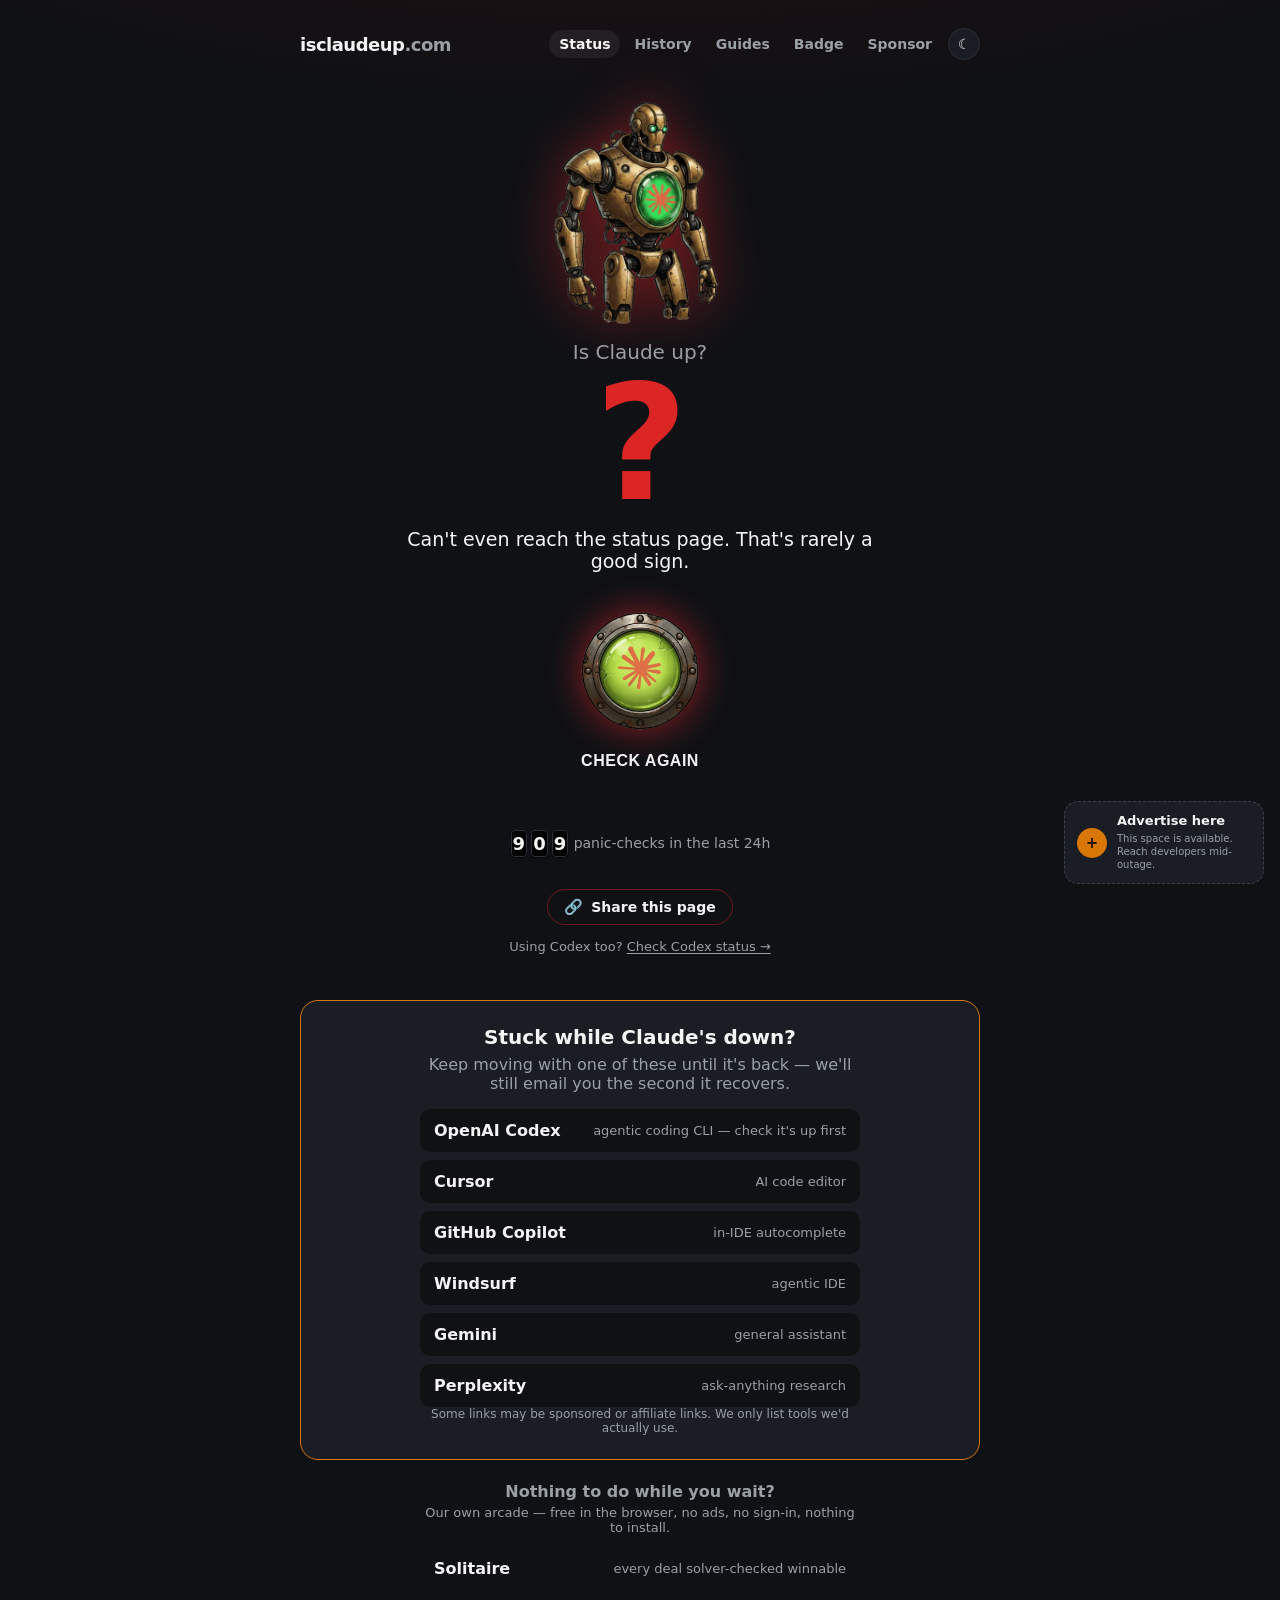
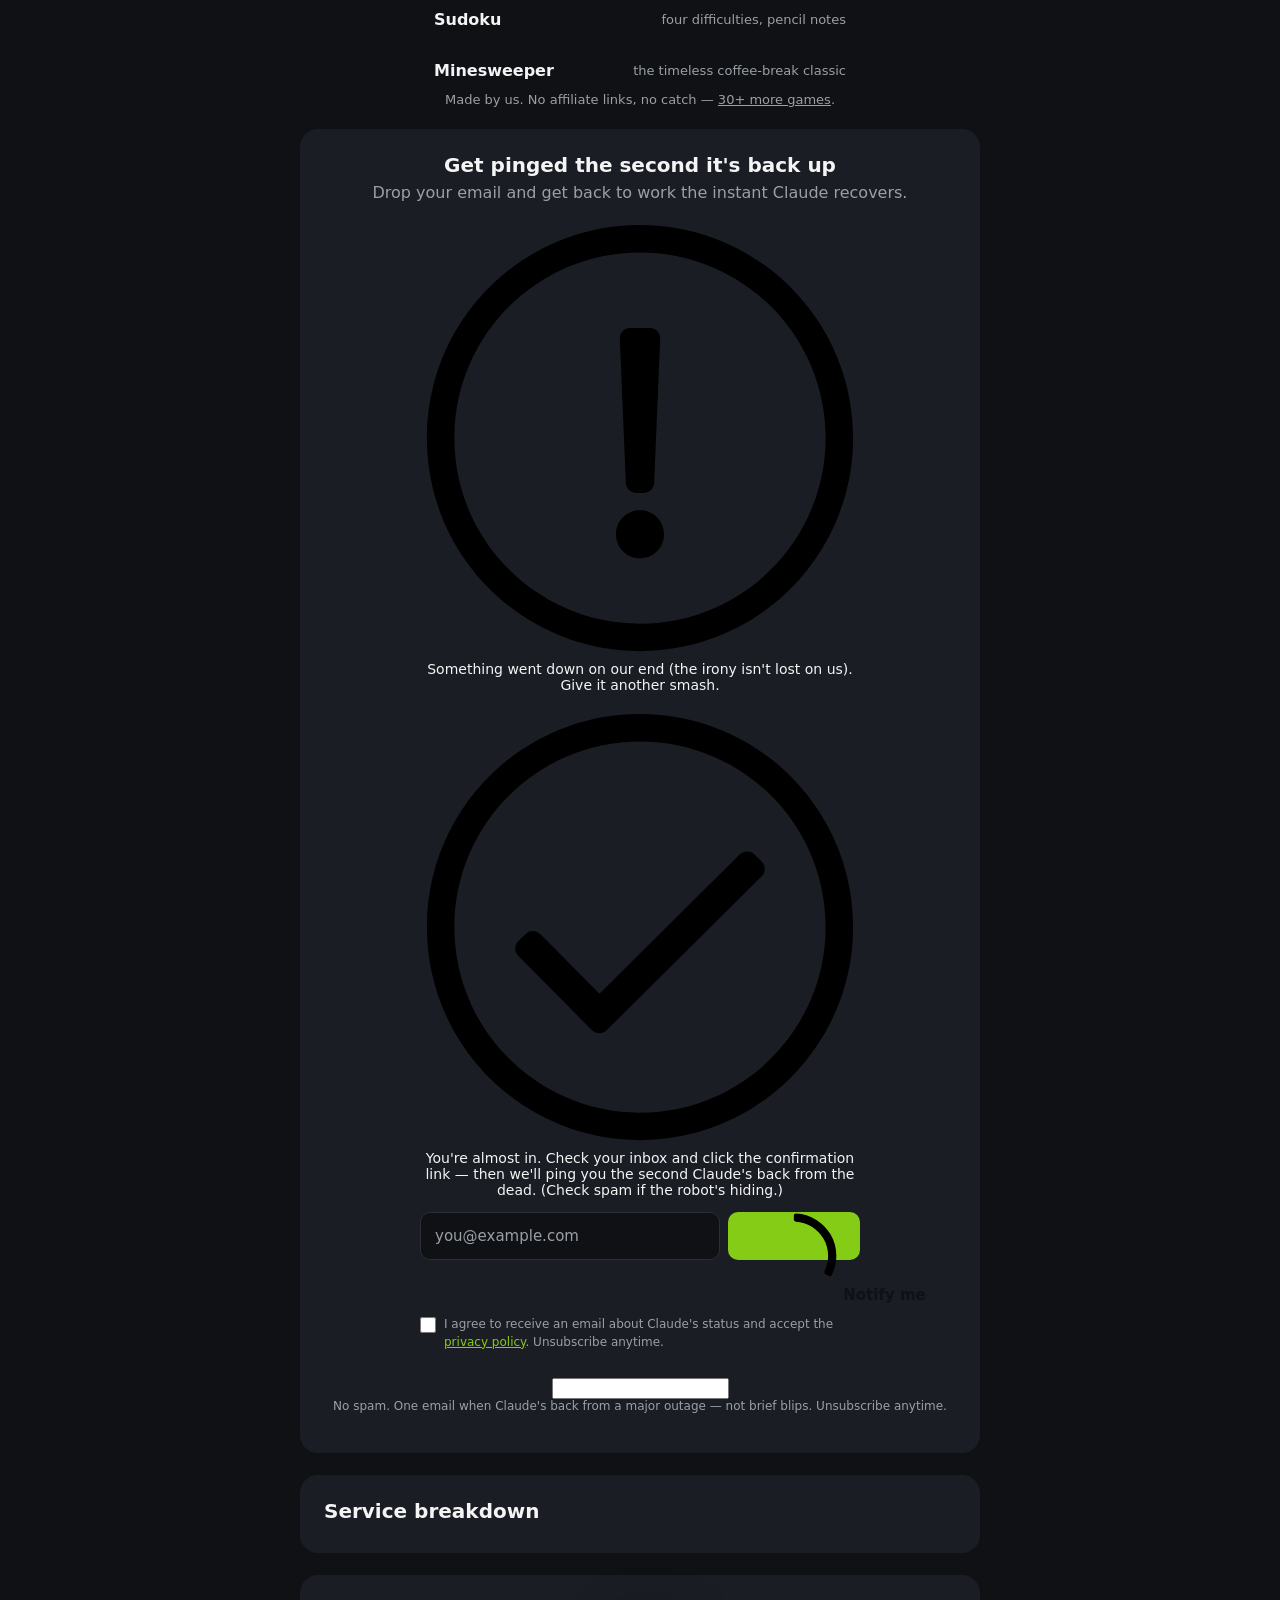
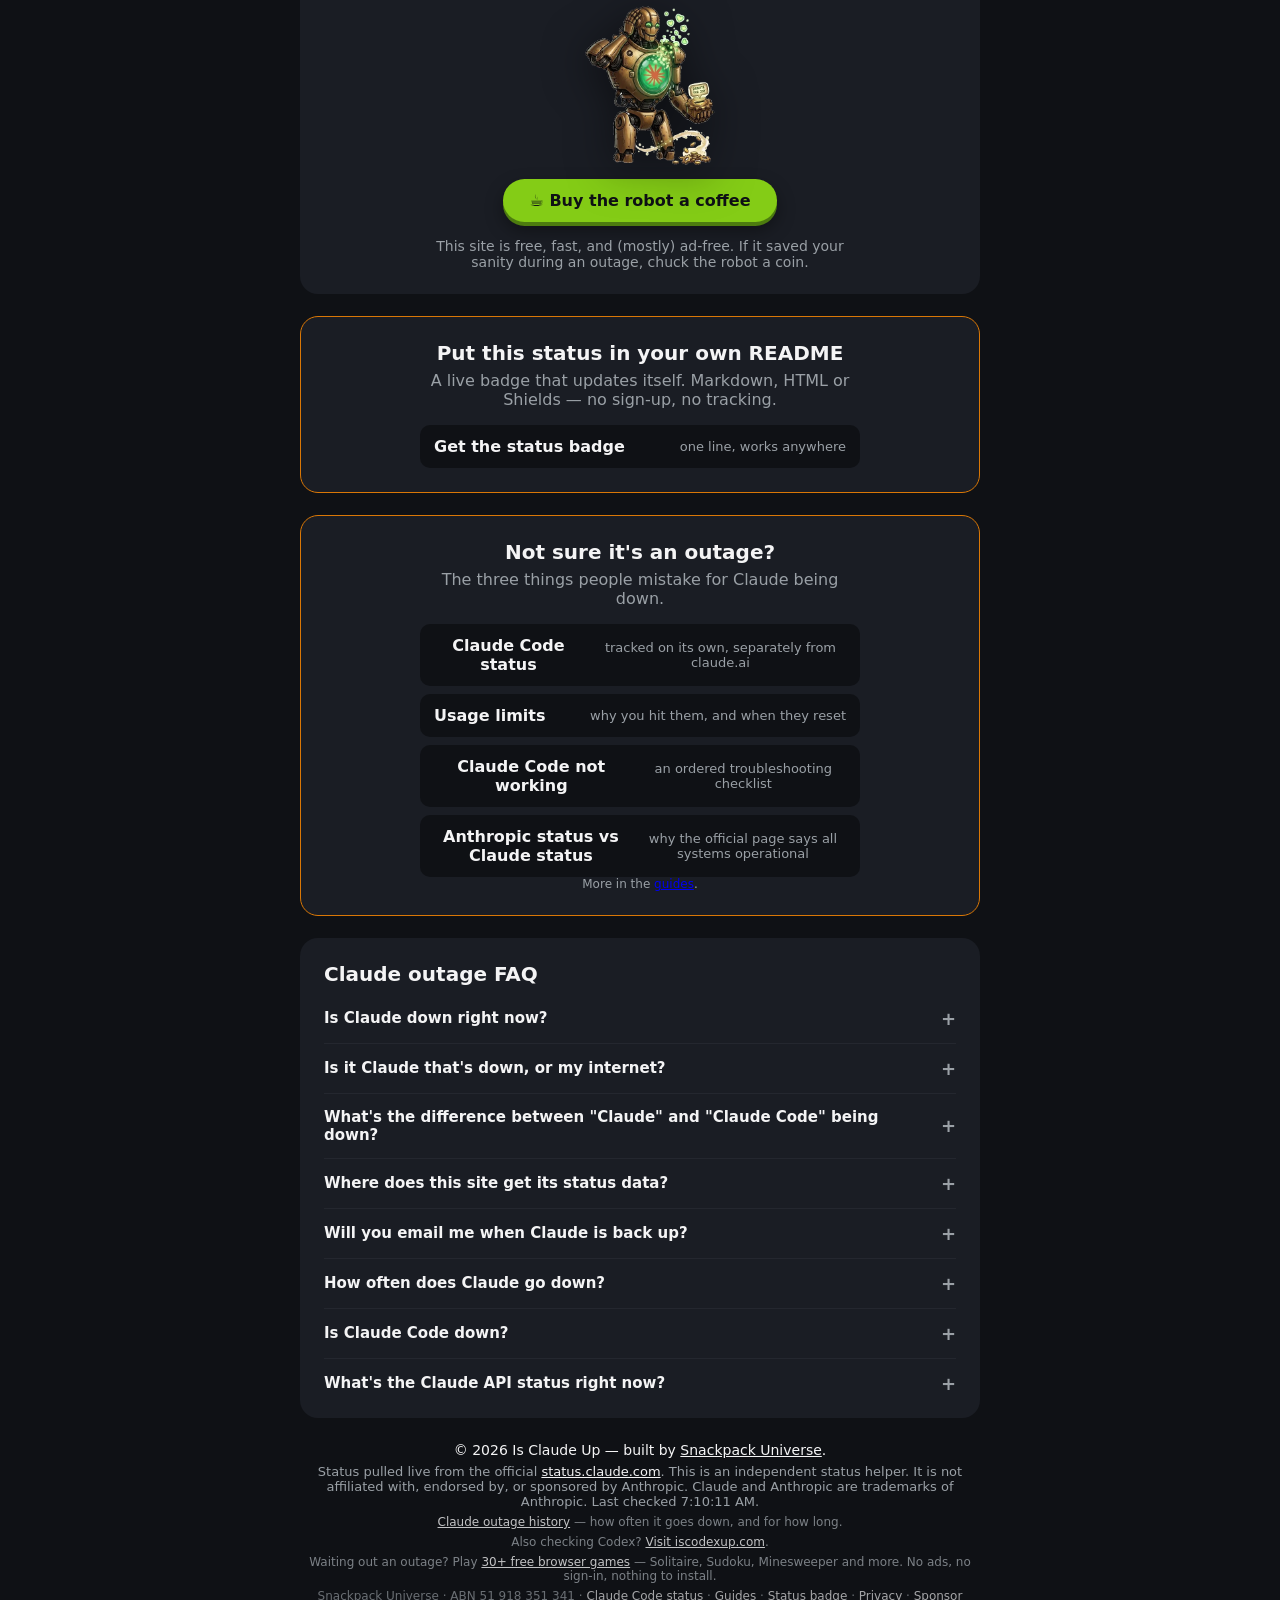
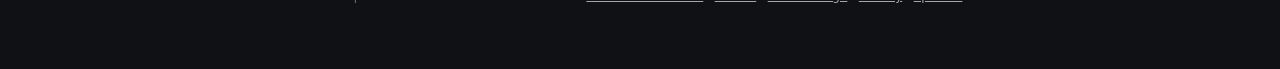
==== commit a130b55e: "Track Claude Code on its own page, and fix an unreadable README Pulling the full query list for this" ====
--- a/index.html
+++ b/index.html
@@ -183,6 +183,7 @@
 <!-- /theme:generated -->
 
 
+
 </head>
 <body data-state="loading">
   <main class="wrap">
@@ -199,6 +200,7 @@
       </ul>
     </nav>
 <!-- /nav:generated -->
+
 
 
     </header>
@@ -407,6 +409,7 @@
       <h2>Not sure it's an outage?</h2>
       <p>The three things people mistake for Claude being down.</p>
       <ul class="alt-list">
+        <li><a href="claude-code-status.html">Claude Code status</a> <span>tracked on its own, separately from claude.ai</span></li>
         <li><a href="claude-rate-limits.html">Usage limits</a> <span>why you hit them, and when they reset</span></li>
         <li><a href="claude-code-not-working.html">Claude Code not working</a> <span>an ordered troubleshooting checklist</span></li>
         <li><a href="anthropic-status-vs-claude-status.html">Anthropic status vs Claude status</a> <span>why the official page says all systems operational</span></li>
@@ -483,6 +486,7 @@
       </p>
       <p class="foot-legal">
         Snackpack Universe · ABN 51 918 351 341 ·
+        <a href="claude-code-status.html">Claude Code status</a> ·
         <a href="guides.html">Guides</a> ·
         <a href="badge.html">Status badge</a> ·
         <a href="privacy.html">Privacy</a> ·
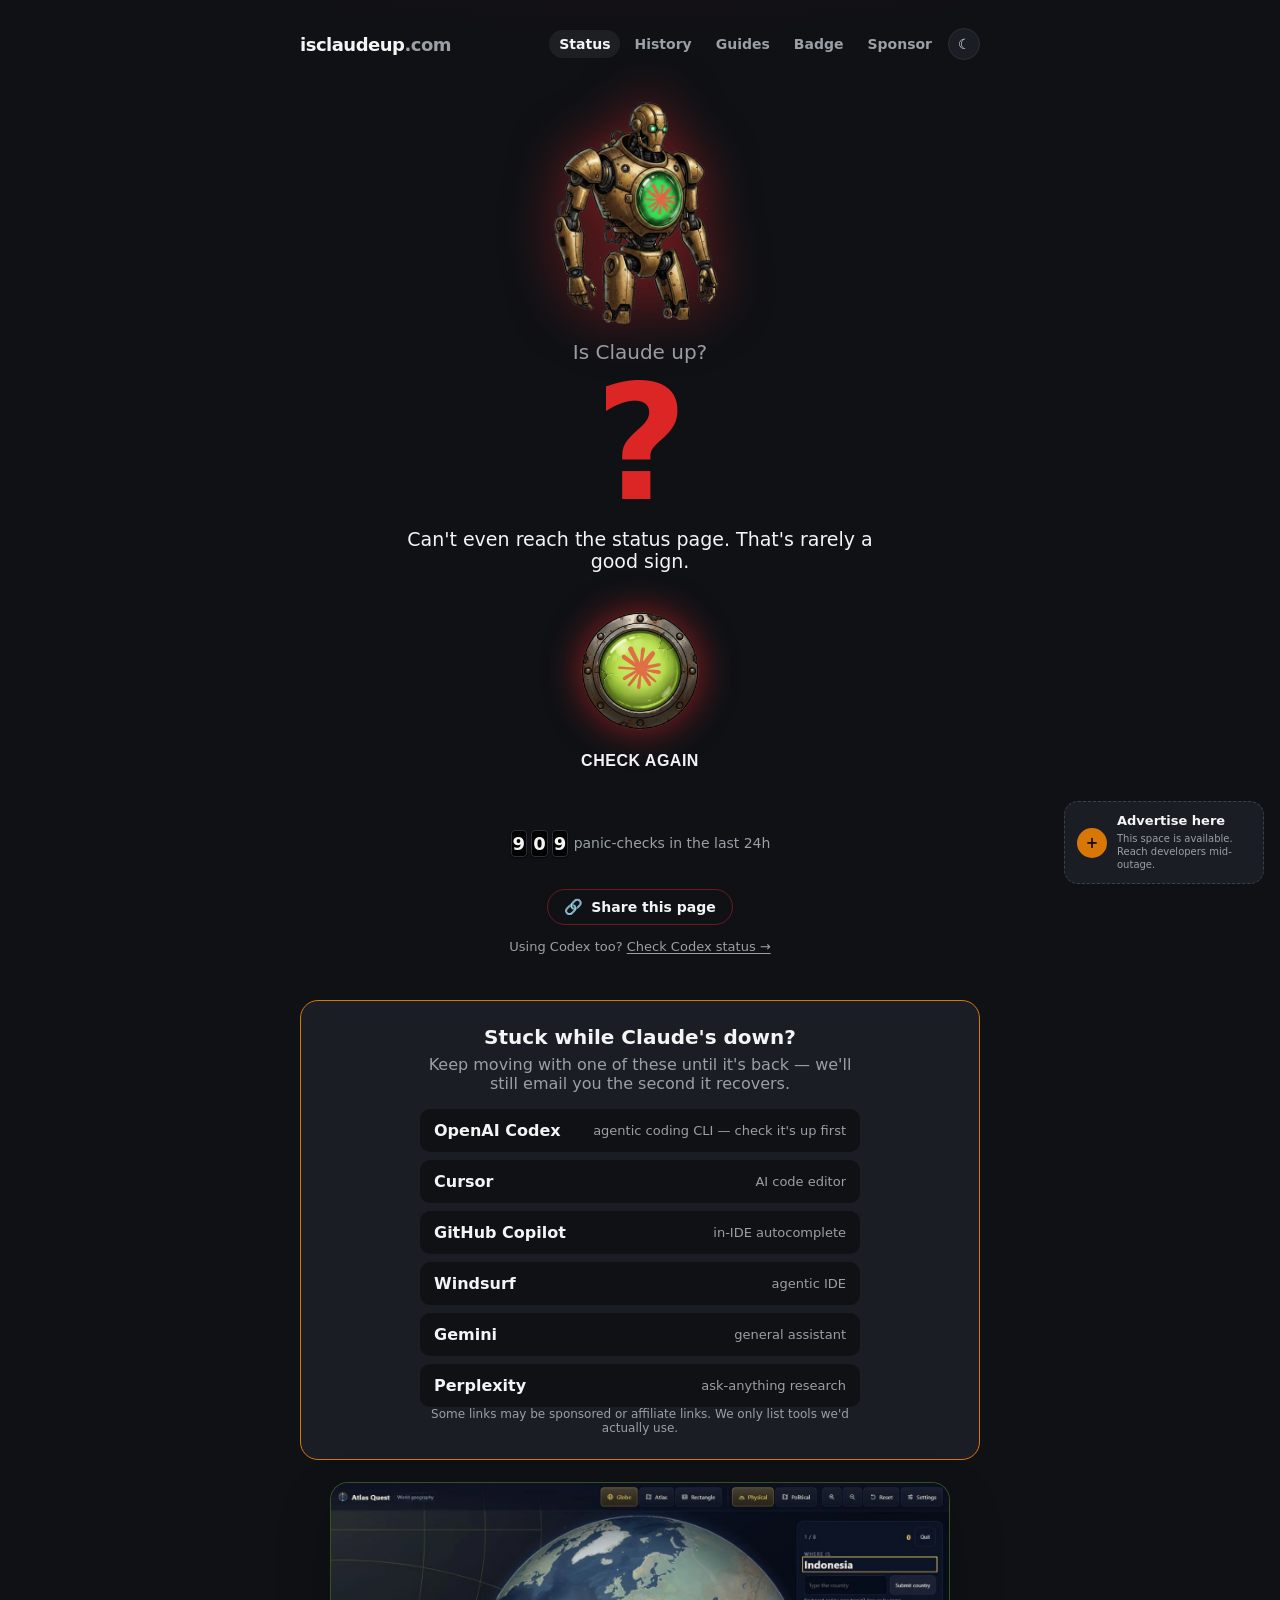
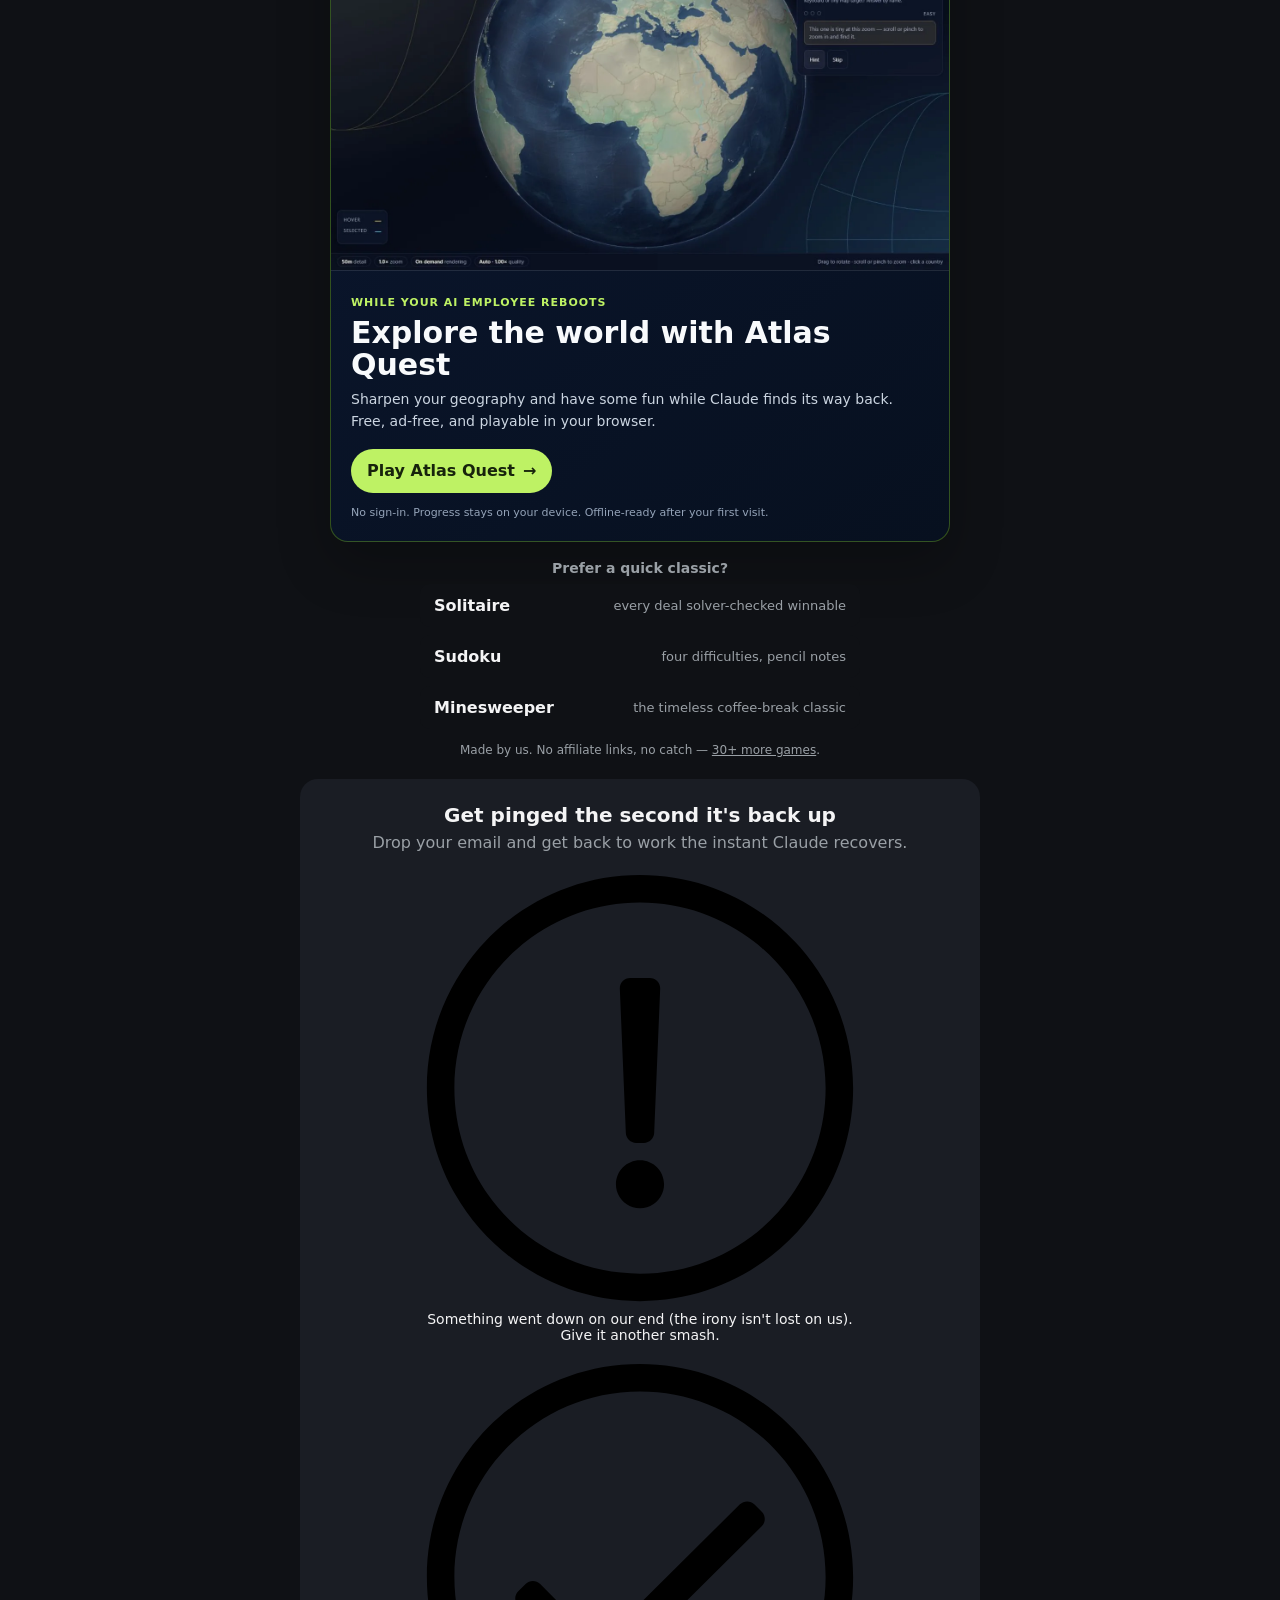
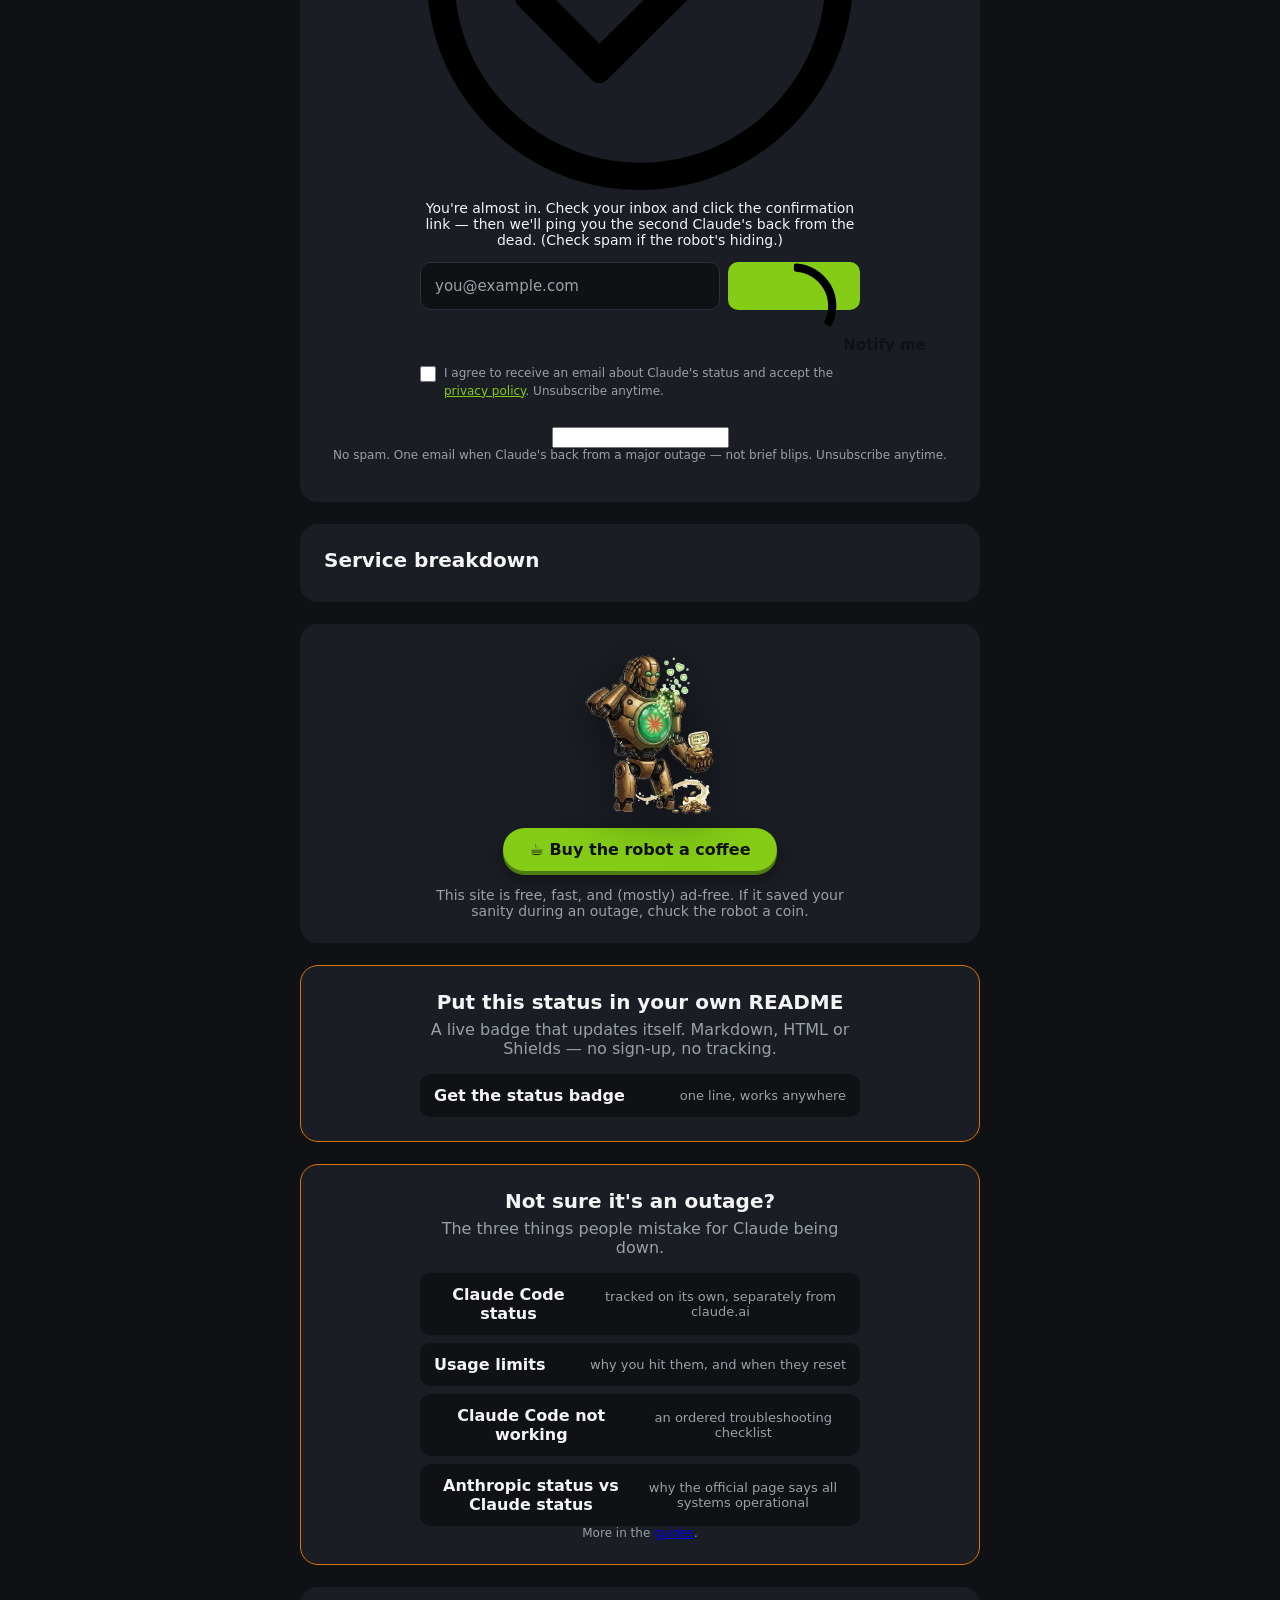
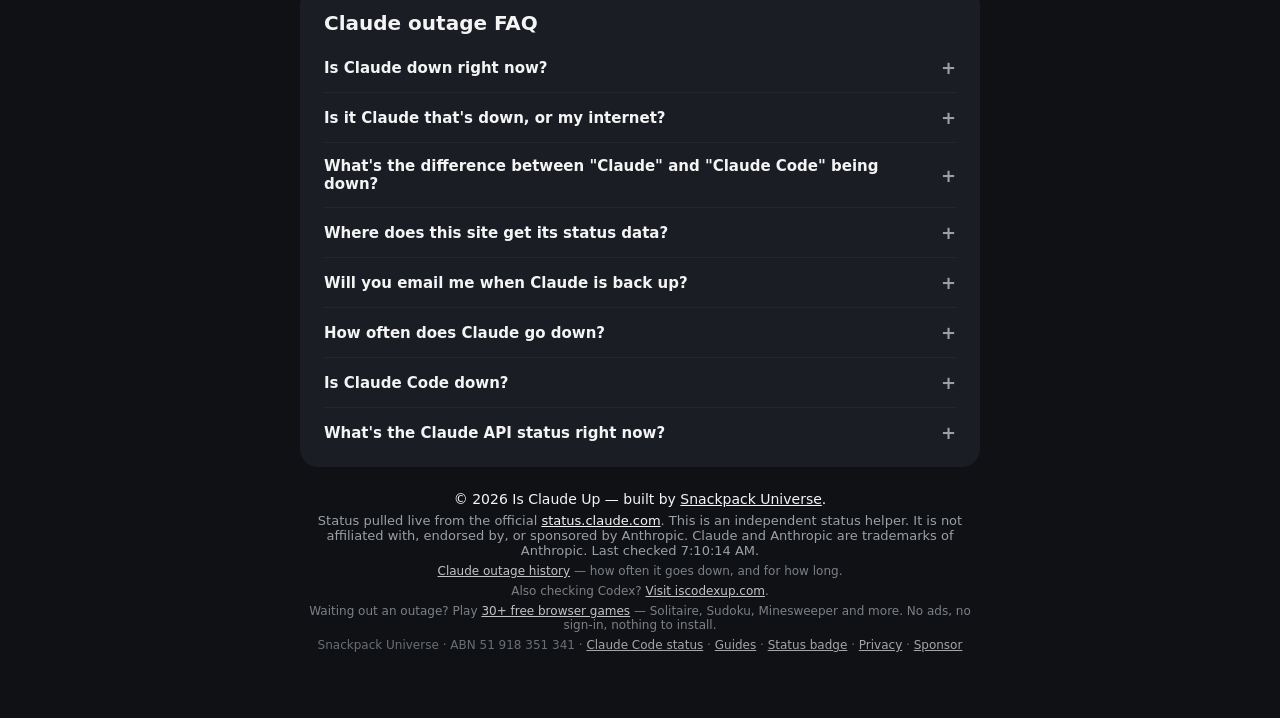
==== commit 578ca238: "Stage Atlas Quest outage waiting room" ====
--- a/index.html
+++ b/index.html
@@ -266,21 +266,32 @@
       <p class="alt-disclaimer">Some links may be sponsored or affiliate links. We only list tools we'd actually use.</p>
     </section>
 
-    <!-- WAITING ROOM — outage only. The footer already links the arcade, but nobody
-         scrolls a status page. This is the one moment the offer is genuinely useful:
-         the reader is blocked, has nothing to do, and is going to sit on this tab.
-         Kept deliberately quieter than .alternatives so the backup-tools slot stays
-         the centrepiece. Plain hrefs (no UTM) — Cloudflare reports referrer host,
-         which is enough to measure this. -->
+    <!-- WAITING ROOM — outage only. Atlas is the useful, first-party feature;
+         the wider arcade remains available below it. No popup and no campaign
+         parameters: ordinary referrer information is sufficient. -->
     <section class="waiting-room">
-      <h2>Nothing to do while you wait?</h2>
-      <p>Our own arcade — free in the browser, no ads, no sign-in, nothing to install.</p>
+      <article class="atlas-waiting-card">
+        <a class="atlas-waiting-media" href="https://atlas.snackpackuniverse.com/" target="_blank" rel="noopener" aria-label="Play Atlas Quest while Claude recovers">
+          <picture>
+            <source srcset="assets/atlas/atlas-quest-gameplay.webp" type="image/webp">
+            <img src="assets/atlas/atlas-quest-gameplay.png" alt="Atlas Quest showing its physical globe during a country-finding round." width="1440" height="900" loading="lazy" decoding="async">
+          </picture>
+        </a>
+        <div class="atlas-waiting-copy">
+          <span class="atlas-waiting-eyebrow">While your AI employee reboots</span>
+          <h2>Explore the world with Atlas Quest</h2>
+          <p>Sharpen your geography and have some fun while Claude finds its way back. Free, ad-free, and playable in your browser.</p>
+          <a class="atlas-waiting-cta" href="https://atlas.snackpackuniverse.com/" target="_blank" rel="noopener">Play Atlas Quest <span aria-hidden="true">&rarr;</span></a>
+          <small>No sign-in. Progress stays on your device. Offline-ready after your first visit.</small>
+        </div>
+      </article>
+      <h3>Prefer a quick classic?</h3>
       <ul class="alt-list">
         <li><a href="https://www.snackpackuniverse.com/play/solitaire/?utm_source=isclaudeup&amp;utm_medium=waiting-room&amp;utm_campaign=solitaire" target="_blank" rel="noopener">Solitaire</a> <span>every deal solver-checked winnable</span></li>
         <li><a href="https://www.snackpackuniverse.com/play/sudoku/?utm_source=isclaudeup&amp;utm_medium=waiting-room&amp;utm_campaign=sudoku" target="_blank" rel="noopener">Sudoku</a> <span>four difficulties, pencil notes</span></li>
         <li><a href="https://www.snackpackuniverse.com/play/minesweeper/?utm_source=isclaudeup&amp;utm_medium=waiting-room&amp;utm_campaign=minesweeper" target="_blank" rel="noopener">Minesweeper</a> <span>the timeless coffee-break classic</span></li>
       </ul>
-      <p class="alt-disclaimer">Made by us. No affiliate links, no catch — <a href="https://www.snackpackuniverse.com/play/?utm_source=isclaudeup&amp;utm_medium=waiting-room&amp;utm_campaign=arcade-hub">30+ more games</a>.</p>
+      <p class="alt-disclaimer">Made by us. No affiliate links, no catch — <a href="https://www.snackpackuniverse.com/play/">30+ more games</a>.</p>
     </section>
 
     <!-- COMPANION TOOLS — pairs WITH Claude (not an outage fallback), so it shows in the calm view too.
--- a/style.css
+++ b/style.css
@@ -527,15 +527,59 @@
 .waiting-room {
   display: none;
   margin: 22px auto 0;
-  max-width: 440px;
+  max-width: 620px;
   text-align: center;
 }
 body[data-state="down"] .waiting-room,
 body[data-state="degraded"] .waiting-room { display: block; }
-.waiting-room h2 { margin: 0 0 4px; font-size: 16px; color: var(--muted); font-weight: 700; }
-.waiting-room > p { color: var(--muted); font-size: 13px; margin: 0 auto 12px; }
-.waiting-room .alt-list { margin-top: 0; }
+.waiting-room > h3 { margin: 18px 0 8px; font-size: 14px; color: var(--muted); font-weight: 700; }
+.waiting-room .alt-list { margin-top: 0; max-width: 440px; }
 .waiting-room .alt-disclaimer a { color: var(--muted); }
+
+.atlas-waiting-card {
+  overflow: hidden;
+  border: 1px solid rgba(132, 204, 22, .34);
+  border-radius: var(--radius);
+  background: linear-gradient(145deg, #0b1730, #07101f);
+  box-shadow: 0 22px 54px rgba(0, 0, 0, .24);
+  text-align: left;
+}
+.atlas-waiting-media { display: block; border-bottom: 1px solid rgba(255, 255, 255, .1); }
+.atlas-waiting-media img { display: block; width: 100%; height: auto; aspect-ratio: 8 / 5; object-fit: cover; }
+.atlas-waiting-copy { padding: 20px; }
+.atlas-waiting-eyebrow {
+  display: inline-block;
+  margin-bottom: 8px;
+  color: #bef264;
+  font-size: 11px;
+  font-weight: 800;
+  letter-spacing: .09em;
+  text-transform: uppercase;
+}
+.atlas-waiting-copy h2 { margin: 0 0 8px; color: #f8fafc; font-size: clamp(22px, 5vw, 30px); line-height: 1.08; }
+.atlas-waiting-copy p { margin: 0; color: #cbd5e1; font-size: 14px; line-height: 1.55; }
+.atlas-waiting-cta {
+  display: inline-flex;
+  align-items: center;
+  gap: 8px;
+  min-height: 44px;
+  margin-top: 16px;
+  padding: 0 16px;
+  border-radius: 999px;
+  background: #bef264;
+  color: #17230c;
+  font-weight: 800;
+  text-decoration: none;
+  transition: transform .15s ease, background .15s ease;
+}
+.atlas-waiting-cta:hover,
+.atlas-waiting-cta:focus-visible { background: #d9f99d; transform: translateY(-1px); }
+.atlas-waiting-copy small { display: block; margin-top: 12px; color: #94a3b8; font-size: 11px; line-height: 1.45; }
+
+@media (max-width: 520px) {
+  .atlas-waiting-copy { padding: 17px; }
+  .atlas-waiting-media img { aspect-ratio: 4 / 3; }
+}
 
 /* ---------- COMPANION TOOLS (always visible — pairs WITH Claude, not a substitute) ---------- */
 /* Deliberately separate from .alternatives: these are not outage fallbacks, so they
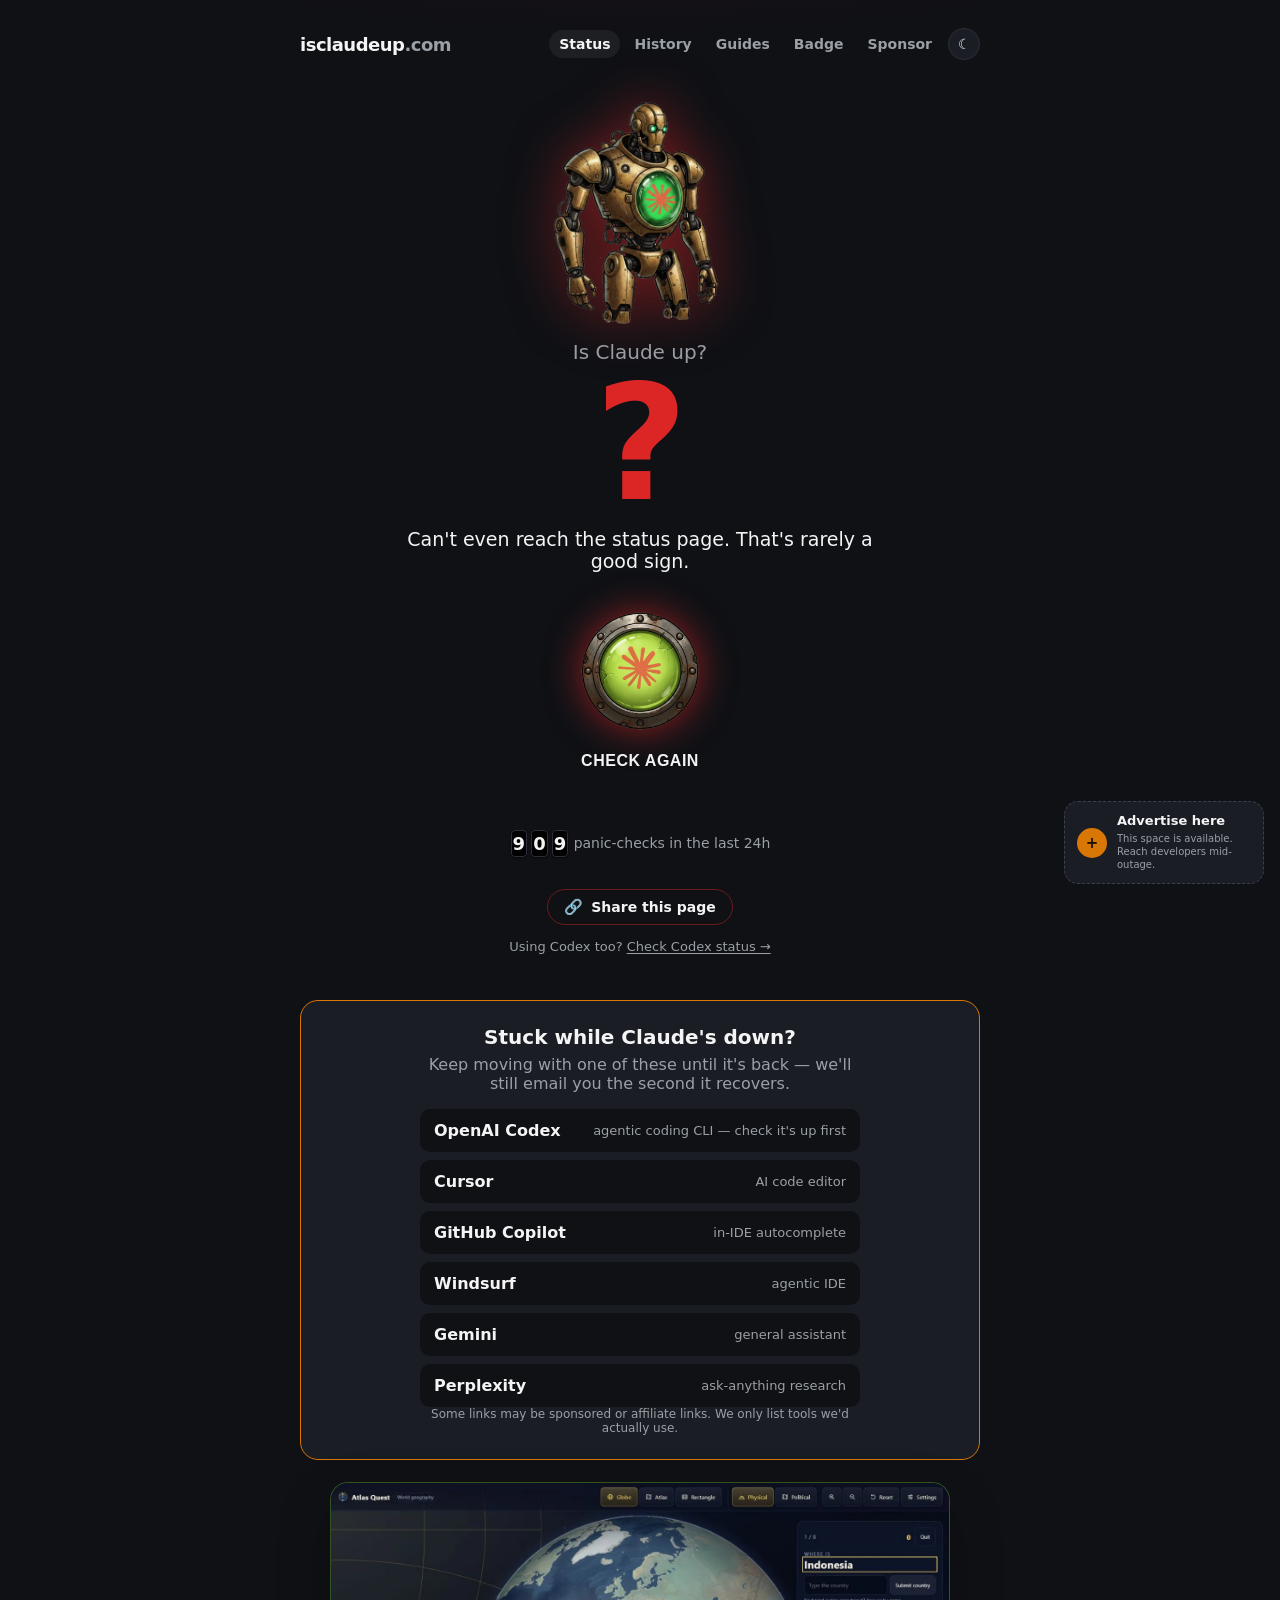
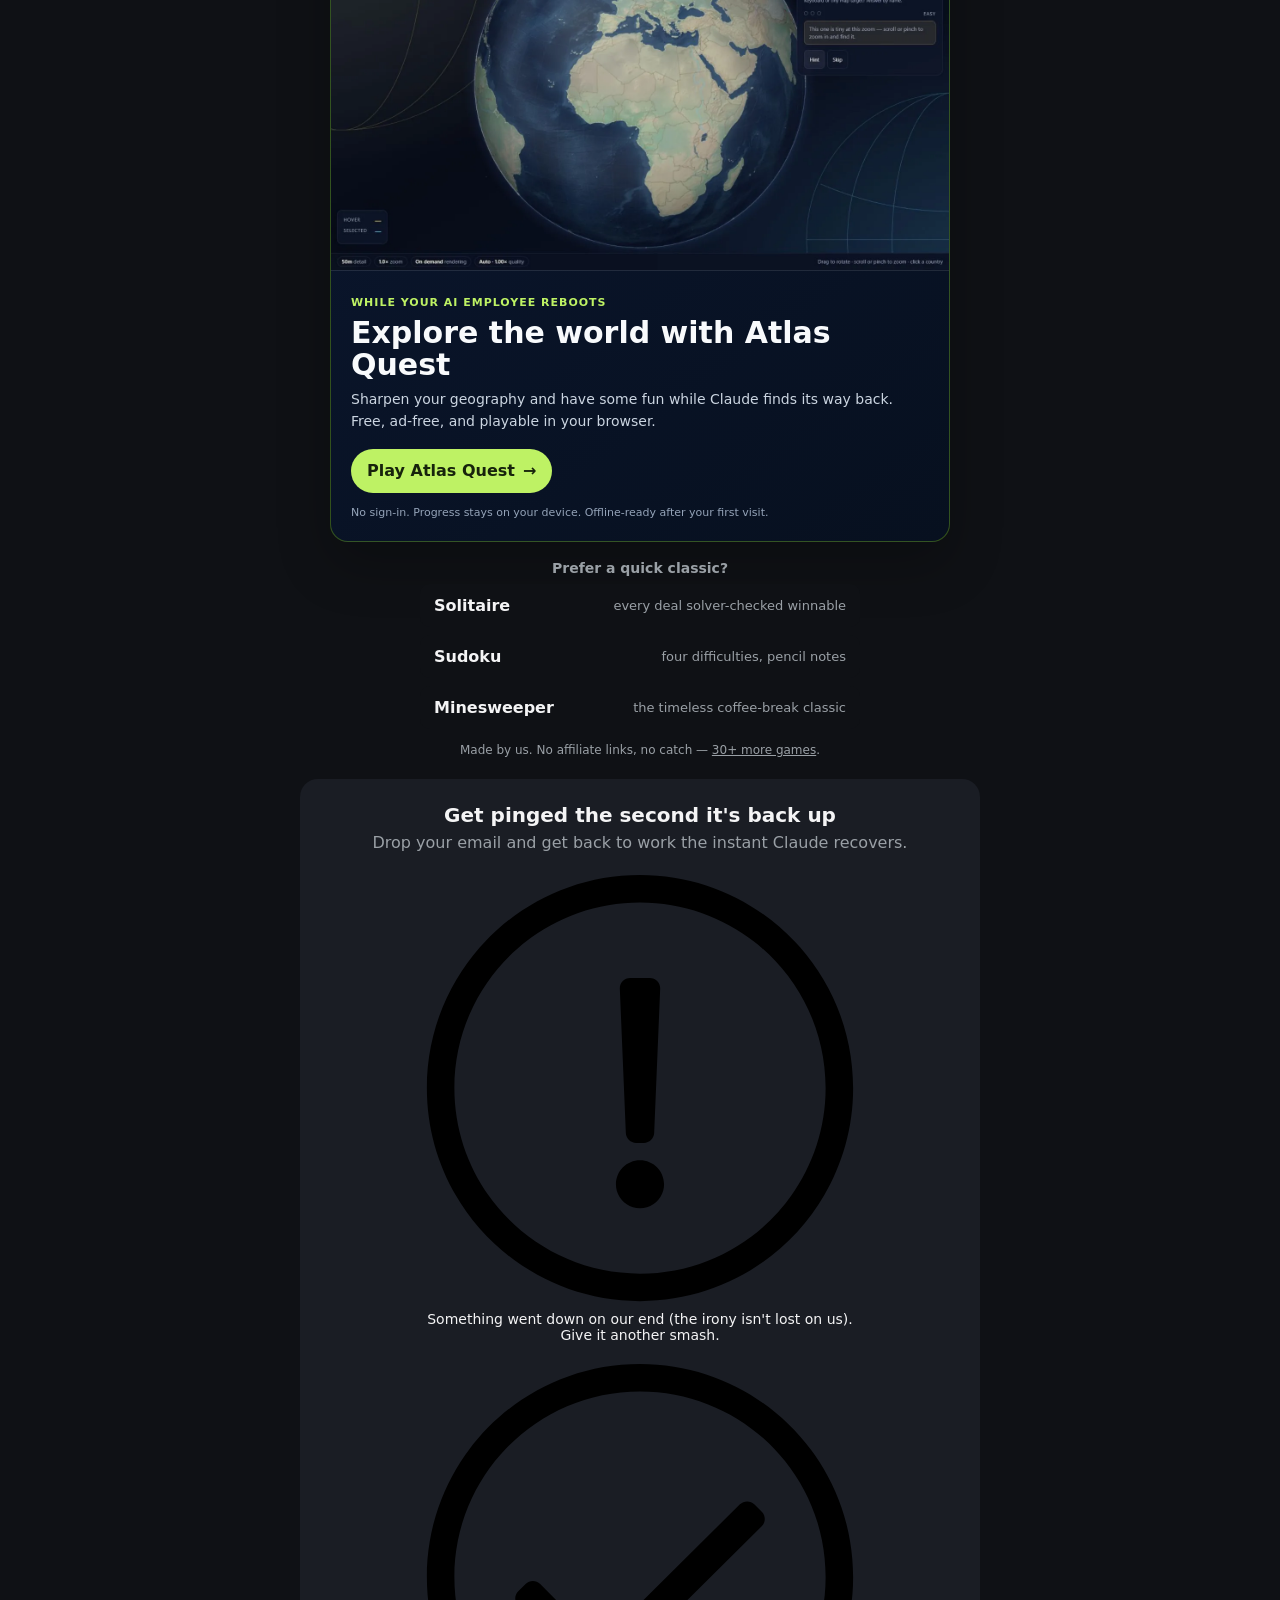
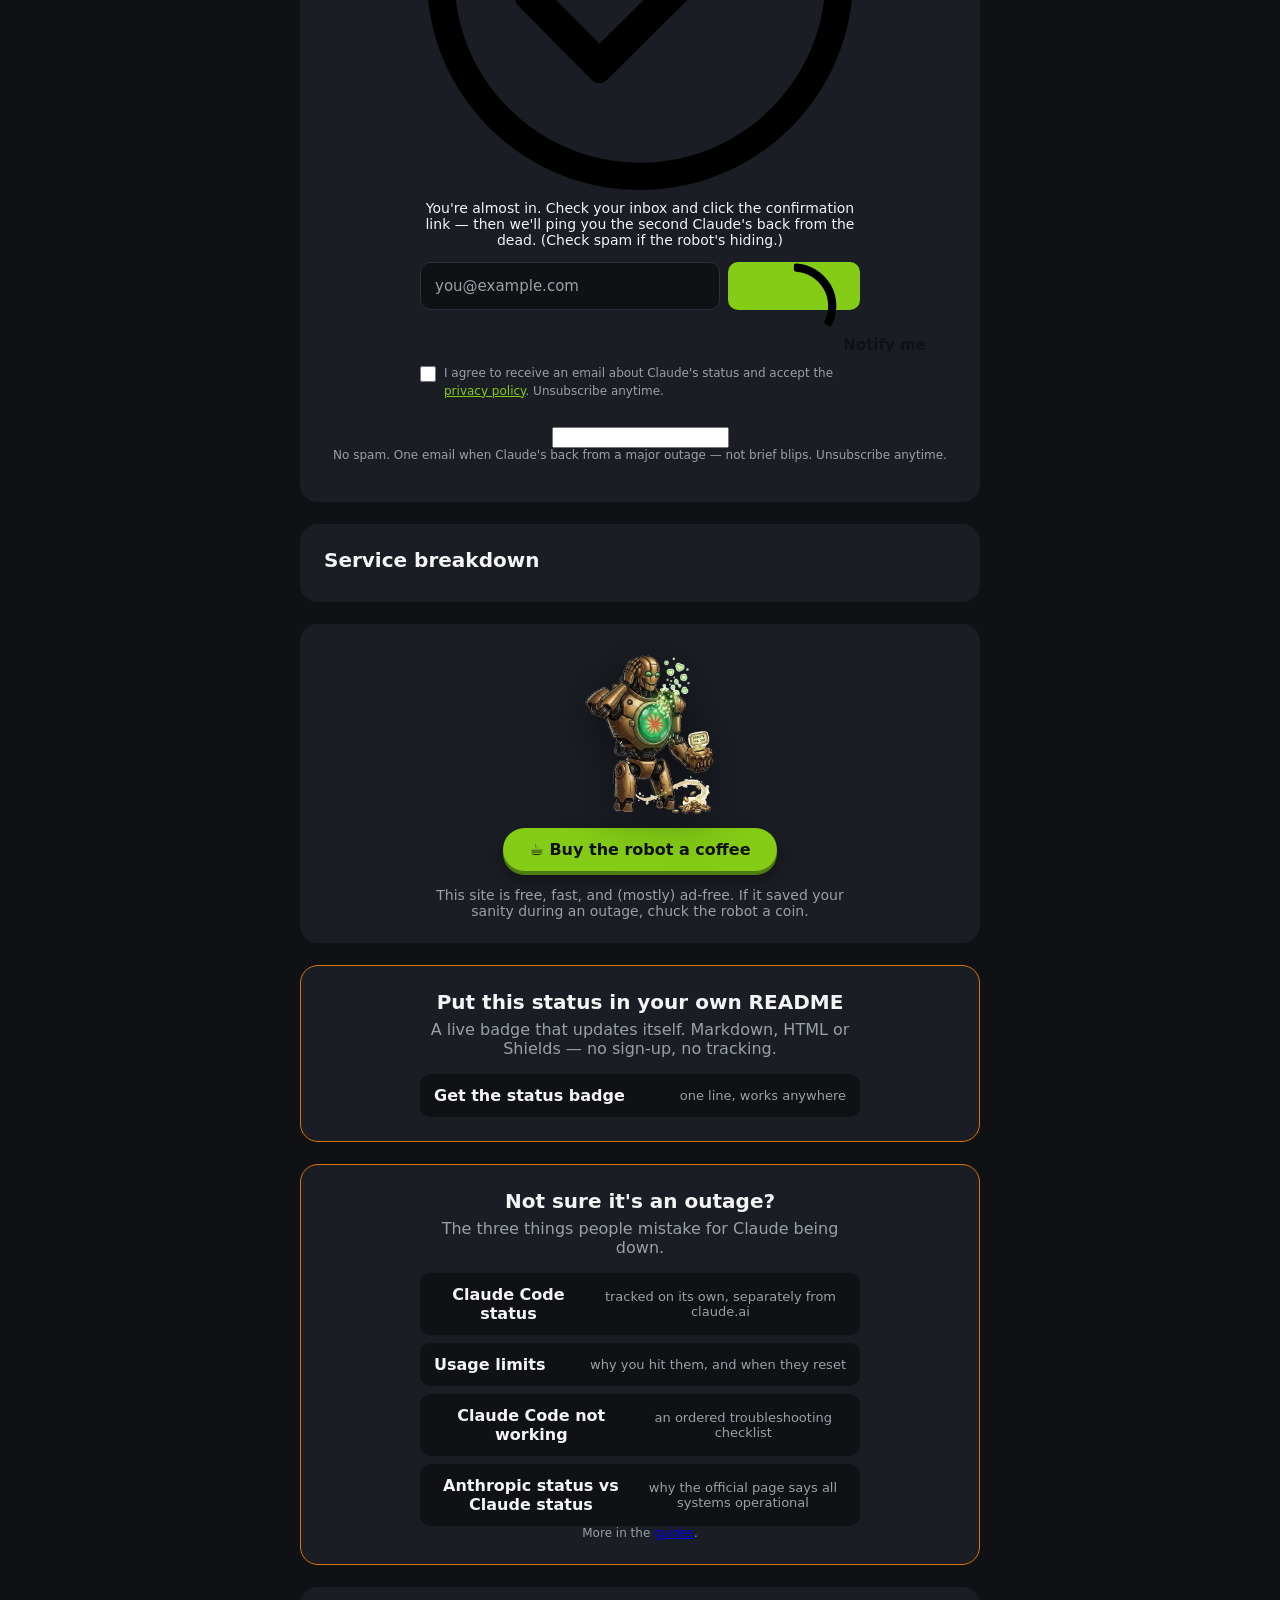
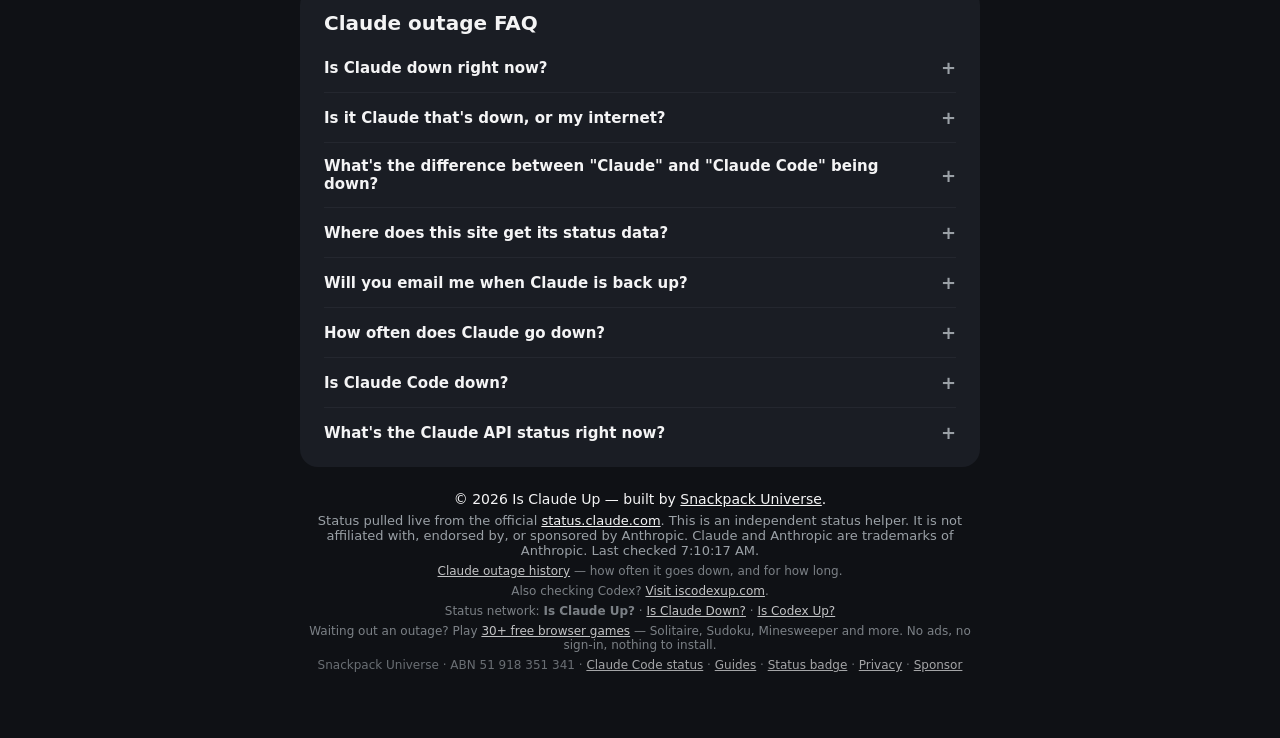
==== commit 727a43bf: "Extend Atlas pilot across status network" ====
--- a/index.html
+++ b/index.html
@@ -490,6 +490,12 @@
       <p class="foot-network">
         Also checking Codex? <a href="https://iscodexup.com/" target="_blank" rel="noopener">Visit iscodexup.com</a>.
       </p>
+      <p class="foot-network" aria-label="SnackPack status network">
+        Status network:
+        <strong>Is Claude Up?</strong> ·
+        <a href="https://isclaudedown.com/">Is Claude Down?</a> ·
+        <a href="https://iscodexup.com/">Is Codex Up?</a>
+      </p>
       <p class="foot-network">
         Waiting out an outage? Play
         <a href="https://www.snackpackuniverse.com/play/?utm_source=isclaudeup&amp;utm_medium=footer&amp;utm_campaign=arcade-hub">30+ free browser games</a>
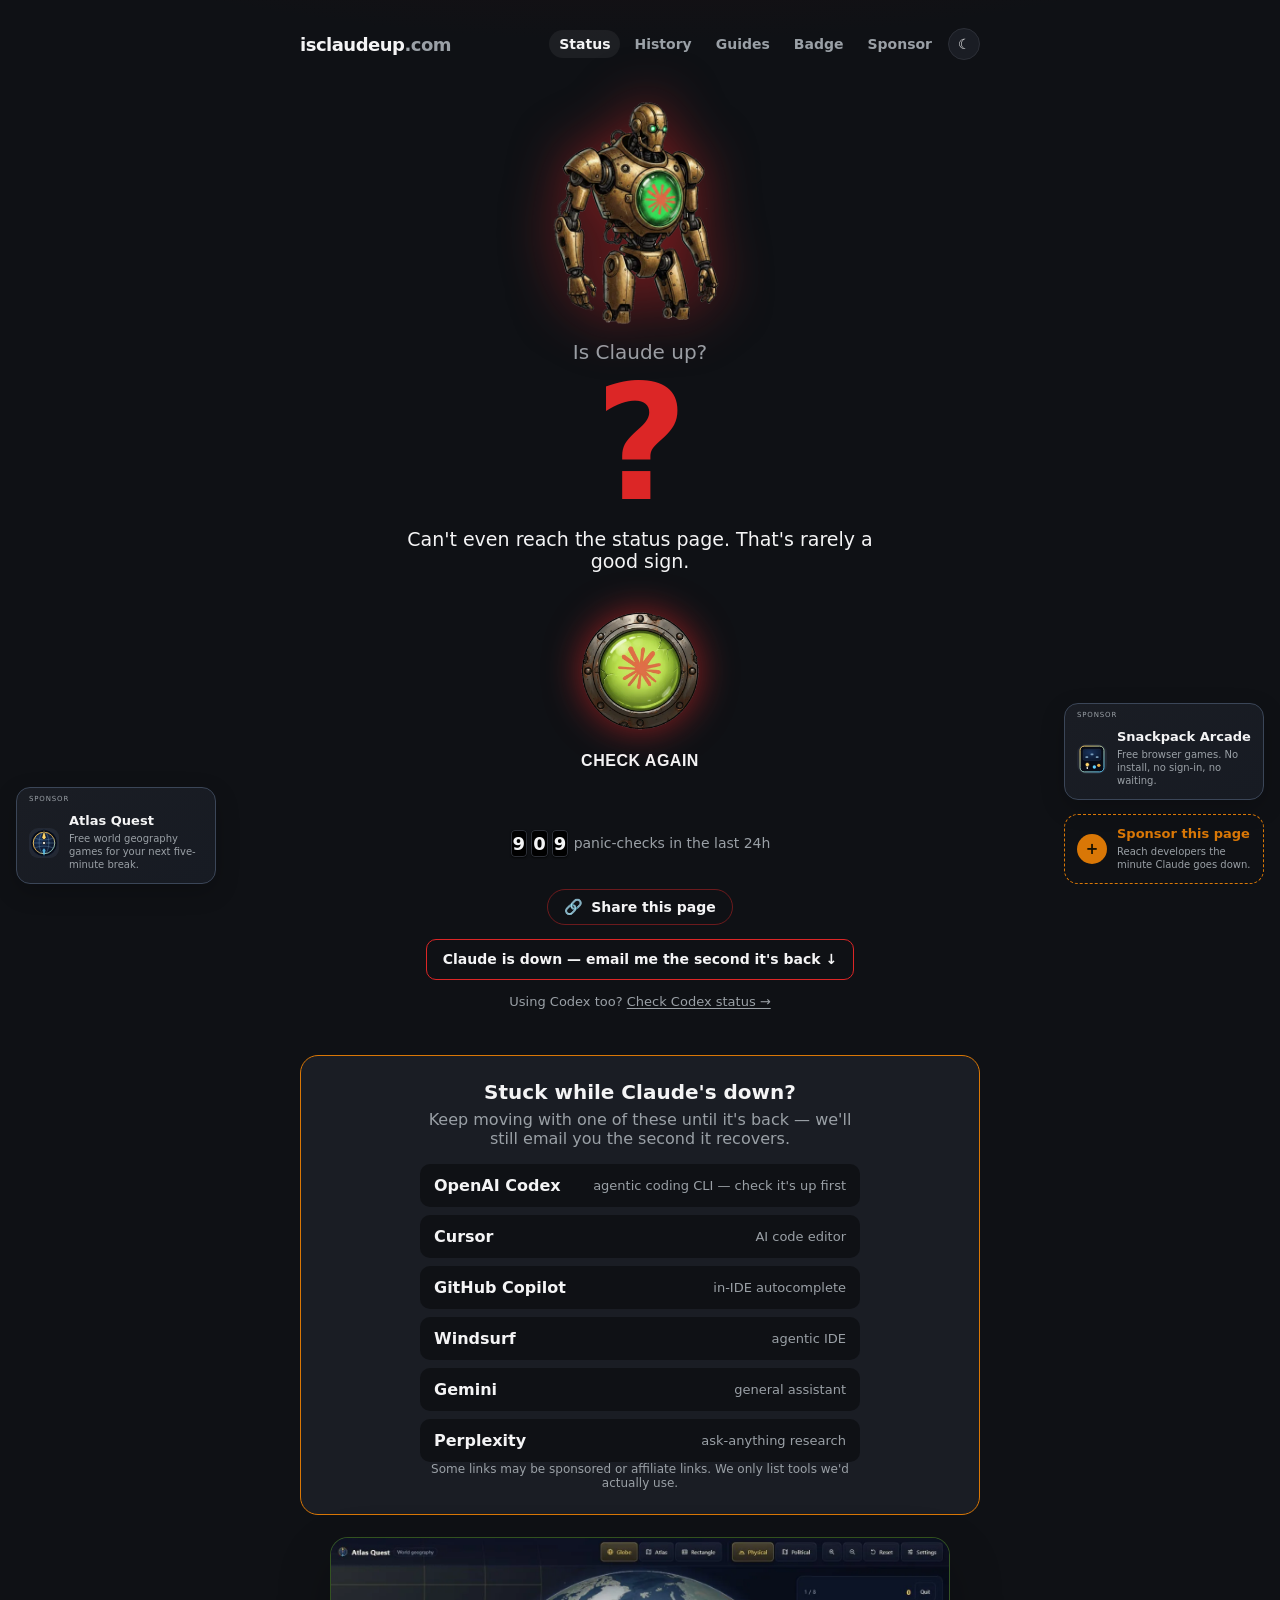
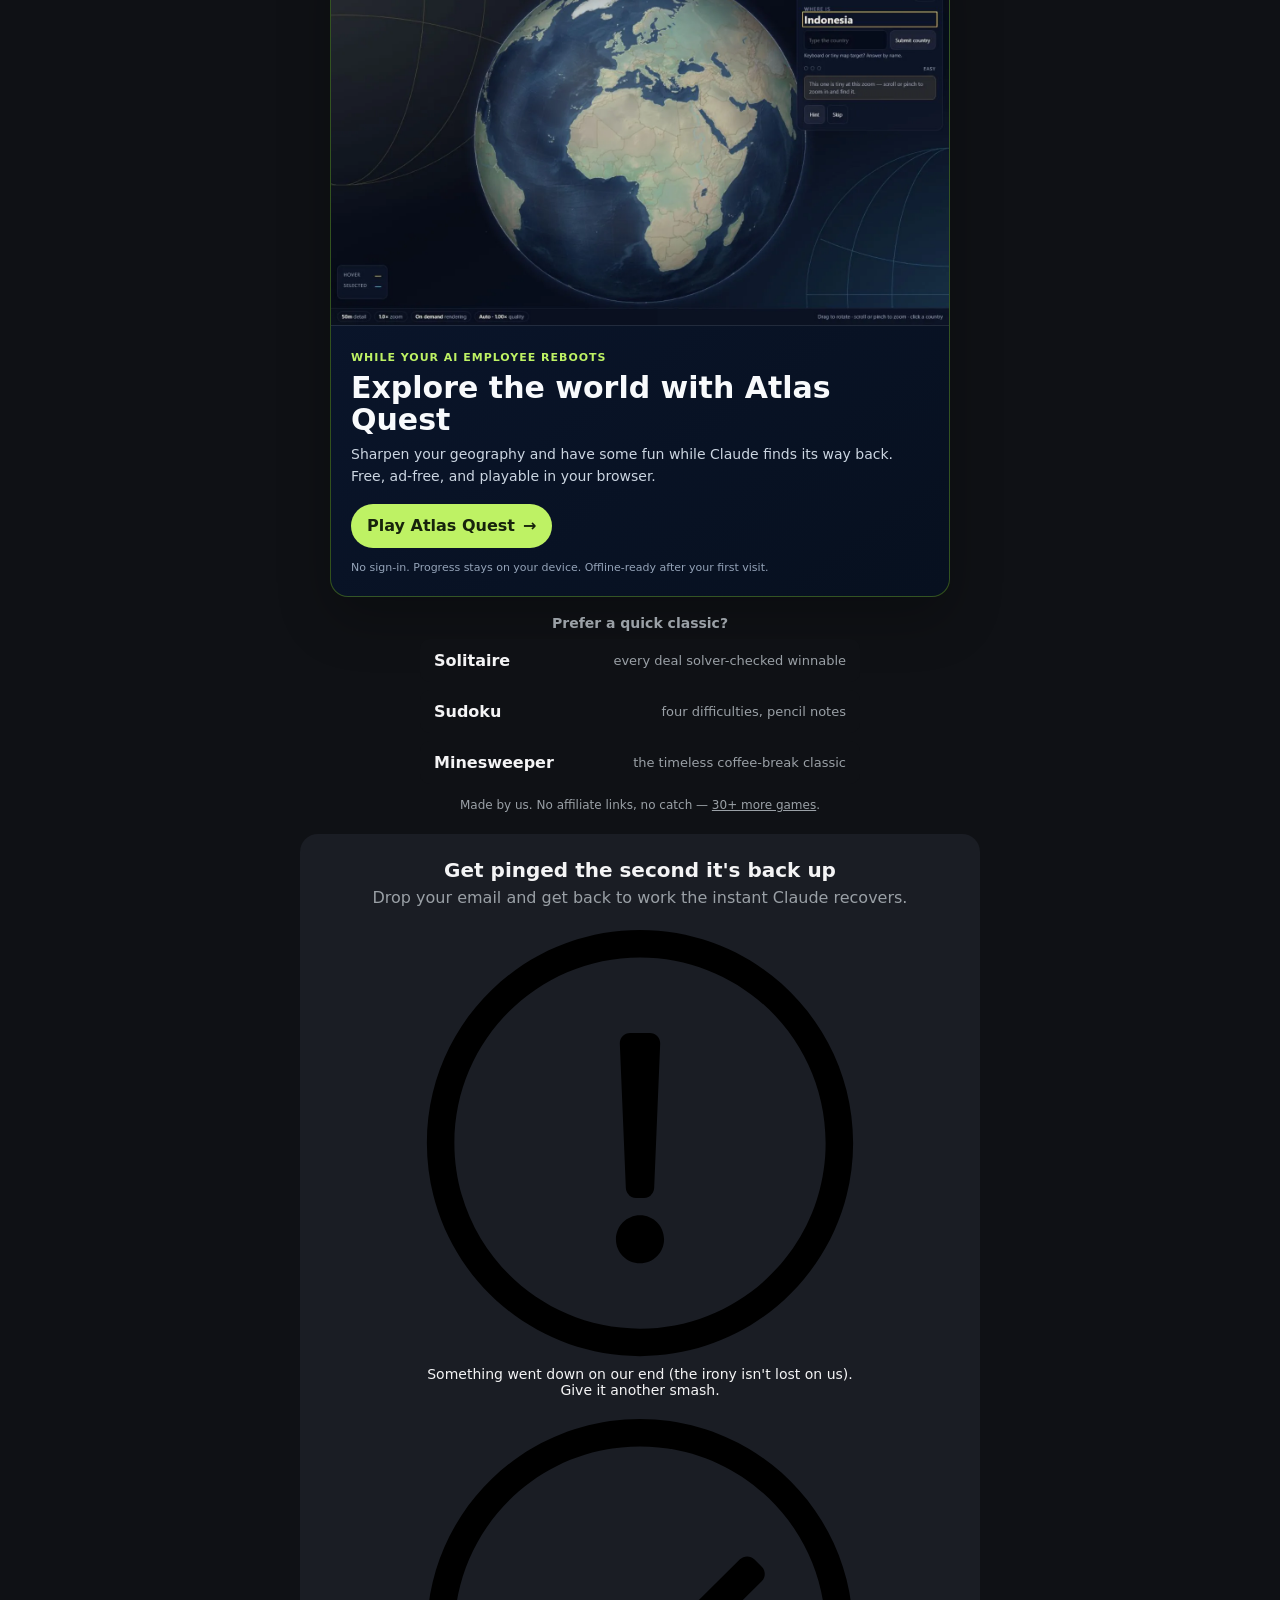
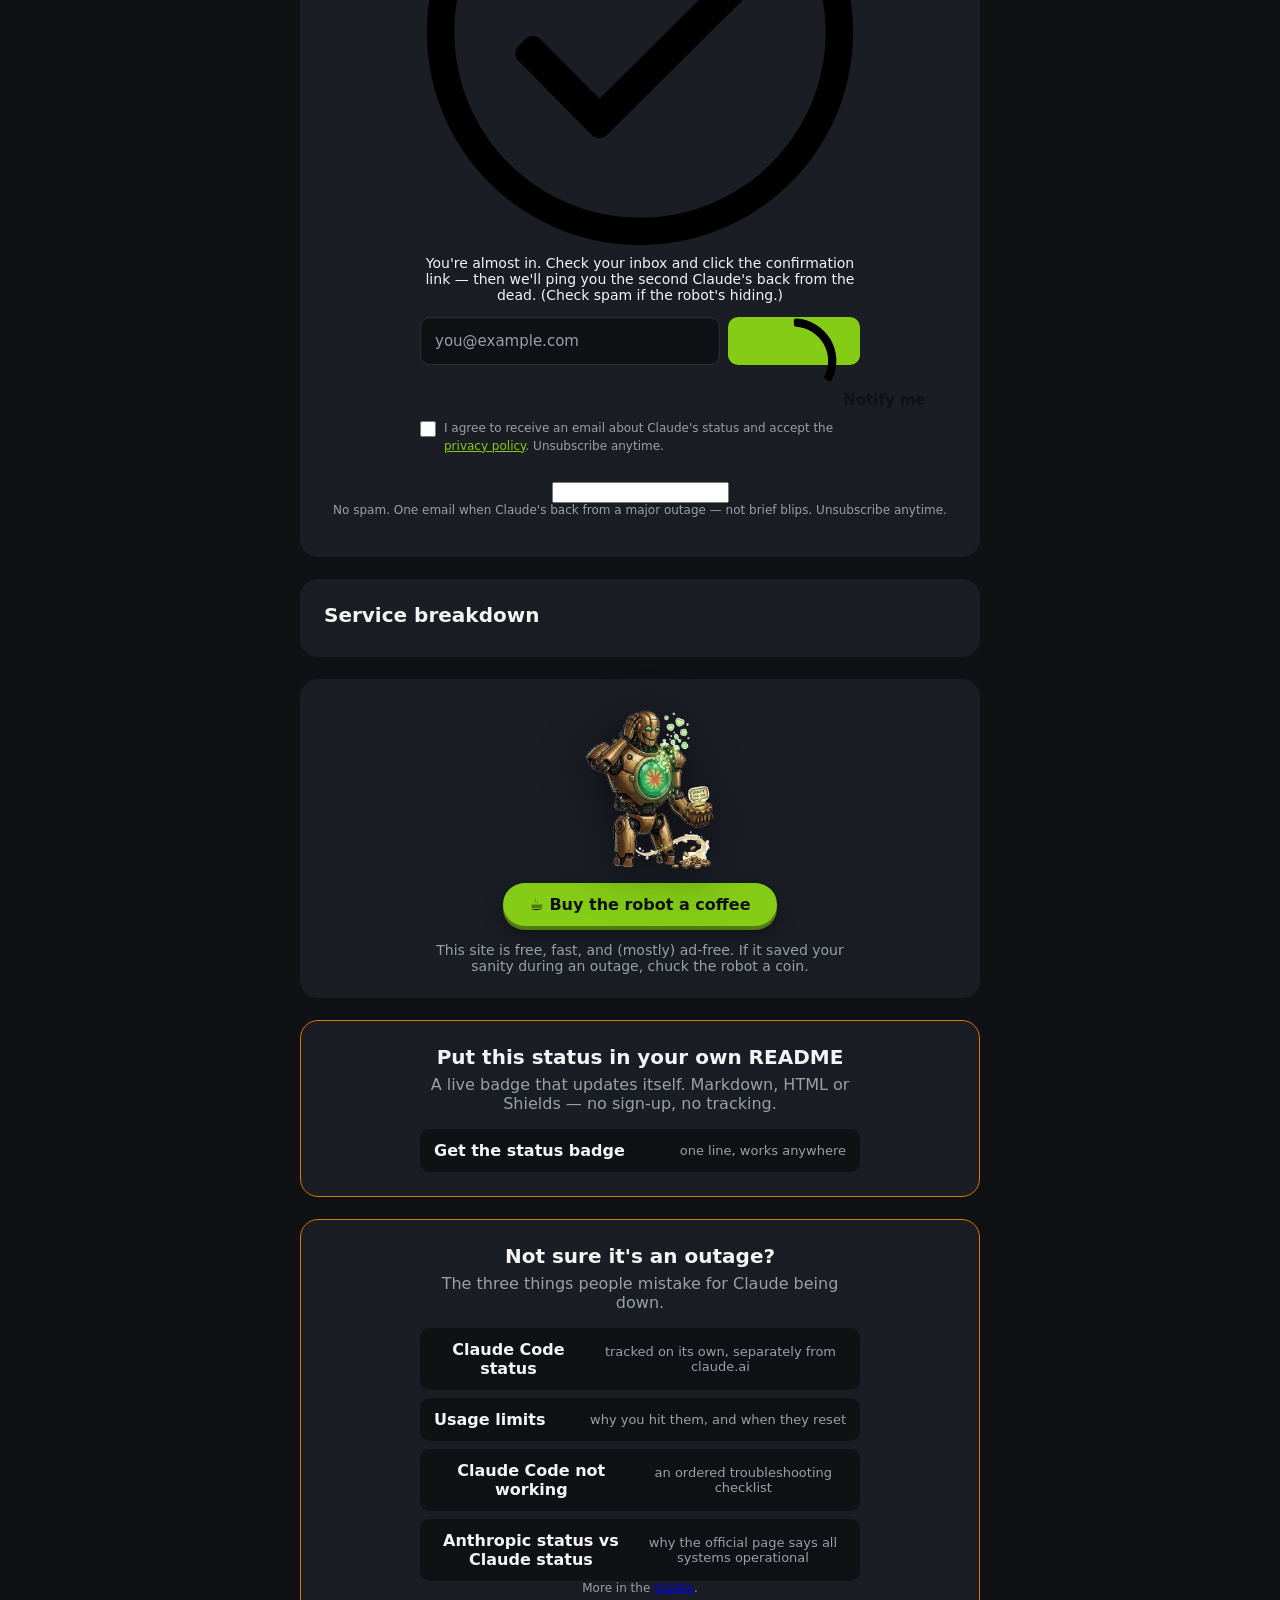
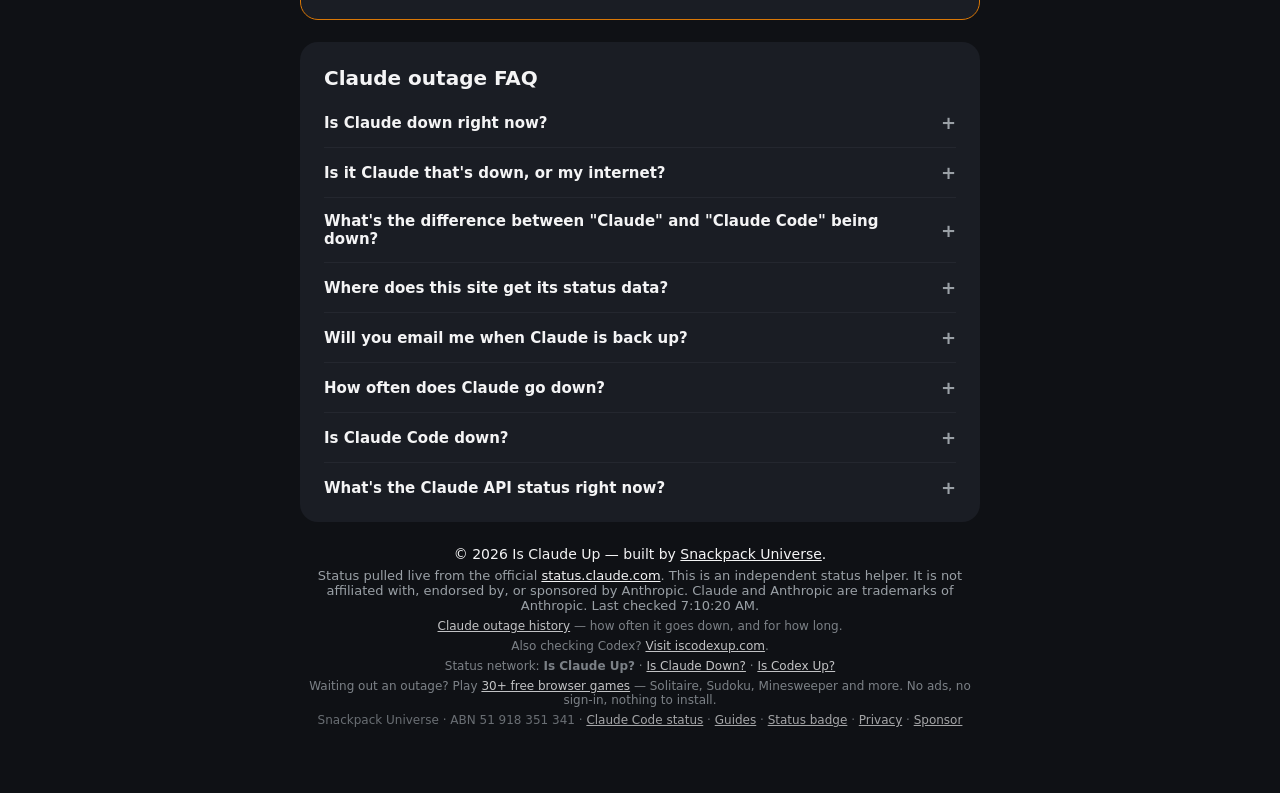
==== commit 8a494fa8: "Surface the email capture during an outage, when it is worth something The signup form sits four sec" ====
--- a/index.html
+++ b/index.html
@@ -234,6 +234,18 @@
         <span class="share-label">Share this page</span>
       </button>
 
+
+      <!-- OUTAGE EMAIL PROMPT (outage only) -- the signup form is four sections
+           below this, which is fine on a calm day and wrong during an outage:
+           the offer is only worth anything while the verdict reads NO. Same
+           gating as .alternatives. Anchors to the one existing form; there is
+           deliberately no second form and no second list. -->
+      <p class="outage-capture">
+        <a class="outage-capture-link" href="#signup">
+          Claude is down &mdash; email me the second it's back &darr;
+        </a>
+      </p>
+
       <!-- Sister site. The .alternatives block below is hidden while Claude is up, so
            without this line the cross-link only exists in the footer on a calm day. -->
       <p class="sister">
@@ -312,7 +324,7 @@
     -->
 
     <!-- NEWSLETTER (the real asset) -->
-    <section class="signup">
+    <section class="signup" id="signup">
       <h2>Get pinged the second it's back up</h2>
       <p>Drop your email and get back to work the instant Claude recovers.</p>
 
@@ -395,7 +407,7 @@
 
     <!-- SUPPORT / DONATE -->
     <section class="support-card">
-      <a class="donate" href="https://buy.stripe.com/bJe3cwf8KgCnaYNaR10VO00"
+      <a class="donate" href="https://buy.stripe.com/bJe3cwf8KgCnaYNaR10VO00?client_reference_id=isclaudeup"
          target="_blank" rel="noopener" aria-label="Support isclaudeup via Stripe">
         <img src="assets/donate.webp" alt="" width="160" height="160" loading="lazy" />
         <span class="donate-btn">☕ Buy the robot a coffee</span>
--- a/style.css
+++ b/style.css
@@ -803,14 +803,28 @@
 
 .rail-card:focus-visible { outline: 2px solid var(--fg); outline-offset: 2px; }
 
-/* The "this space is available" variant. Dashed, so it reads as an offer rather
-   than as a real placement someone paid for. */
-.rail-card--offer { border-style: dashed; border-color: #39404e; }
+/* Sponsor placements are solid, elevated tiles. The sales invitation is a
+   flatter dashed card, so nobody can mistake it for an active sponsor. */
+.rail-card:not(.rail-card--offer) {
+  padding-top: 24px;
+  border-color: #3b4658;
+  background: linear-gradient(145deg, var(--card), #171b23);
+  box-shadow: 0 8px 24px rgba(0, 0, 0, .2);
+}
+
+.rail-card--offer {
+  border-style: dashed;
+  border-color: var(--warn);
+  background: transparent;
+  box-shadow: none;
+}
+
+.rail-card--offer .rail-copy strong { color: var(--warn); }
 
 .rail-label {
   position: absolute;
-  top: 5px;
-  right: 9px;
+  top: 7px;
+  left: 12px;
   font-size: 7px;
   letter-spacing: .12em;
   text-transform: uppercase;
@@ -865,6 +879,7 @@
 @media (min-width: 1280px) and (min-height: 600px) {
   .rail { width: 200px; gap: 14px; }
   .rail-card { padding: 12px; gap: 10px; }
+  .rail-card:not(.rail-card--offer) { padding-top: 26px; }
   .rail-copy strong { font-size: 13px; }
   .rail-copy span { display: block; }
 }
@@ -873,3 +888,30 @@
   .rail-card { transition: none; }
   .rail-card:hover, .rail-card:focus-visible { transform: none; }
 }
+
+/* ---------- OUTAGE EMAIL PROMPT (outage only) ---------- */
+/* Same gating as .alternatives and .waiting-room. The signup form itself stays
+   where it is; this is a prompt, not a second form, so the account keeps one
+   list and nobody can sign up to the same thing twice. */
+.outage-capture {
+  display: none;
+  margin: 14px auto 0;
+  max-width: 460px;
+  text-align: center;
+}
+body[data-state="down"] .outage-capture,
+body[data-state="degraded"] .outage-capture { display: block; }
+.outage-capture-link {
+  display: inline-block;
+  padding: 10px 16px;
+  border: 1px solid var(--down);
+  border-radius: 10px;
+  color: var(--fg);
+  font-weight: 700;
+  font-size: 14px;
+  text-decoration: none;
+  line-height: 1.35;
+}
+.outage-capture-link:hover,
+.outage-capture-link:focus-visible { border-color: var(--fg); }
+body[data-state="degraded"] .outage-capture-link { border-color: var(--warn); }
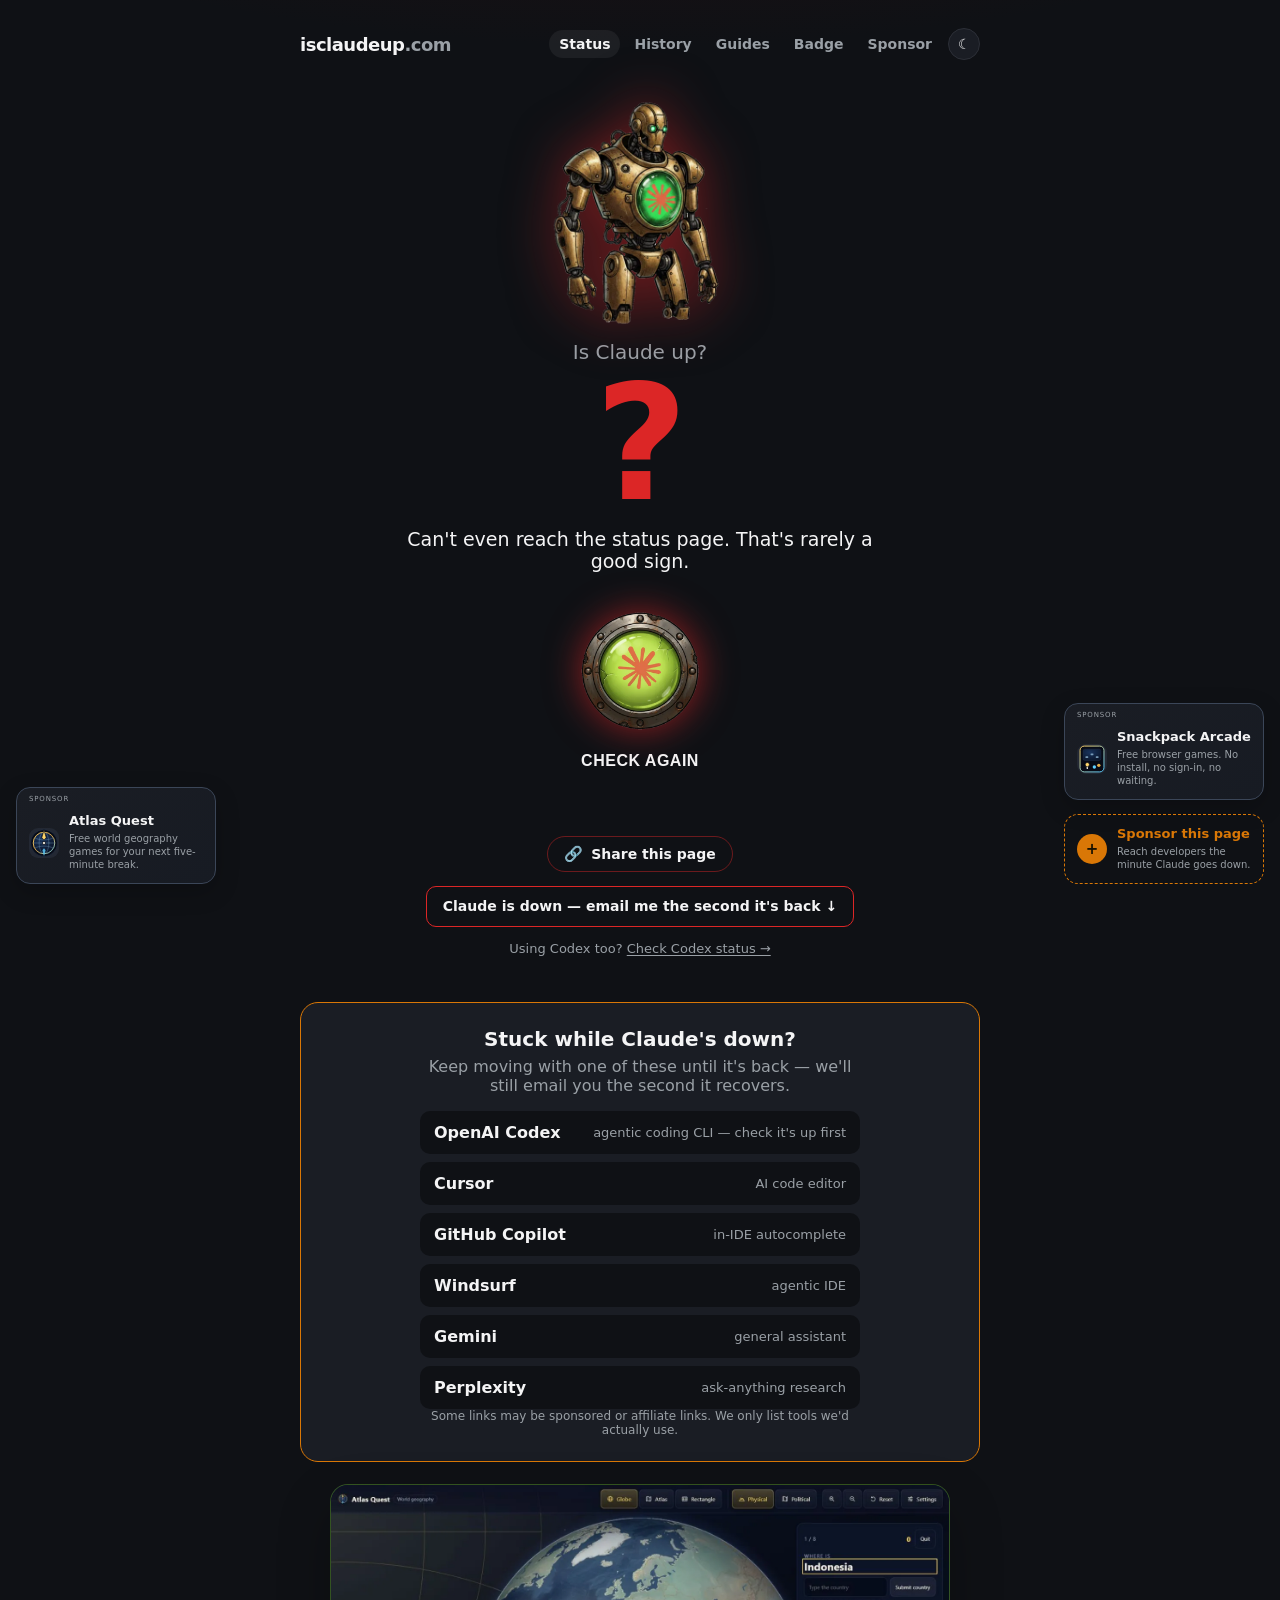
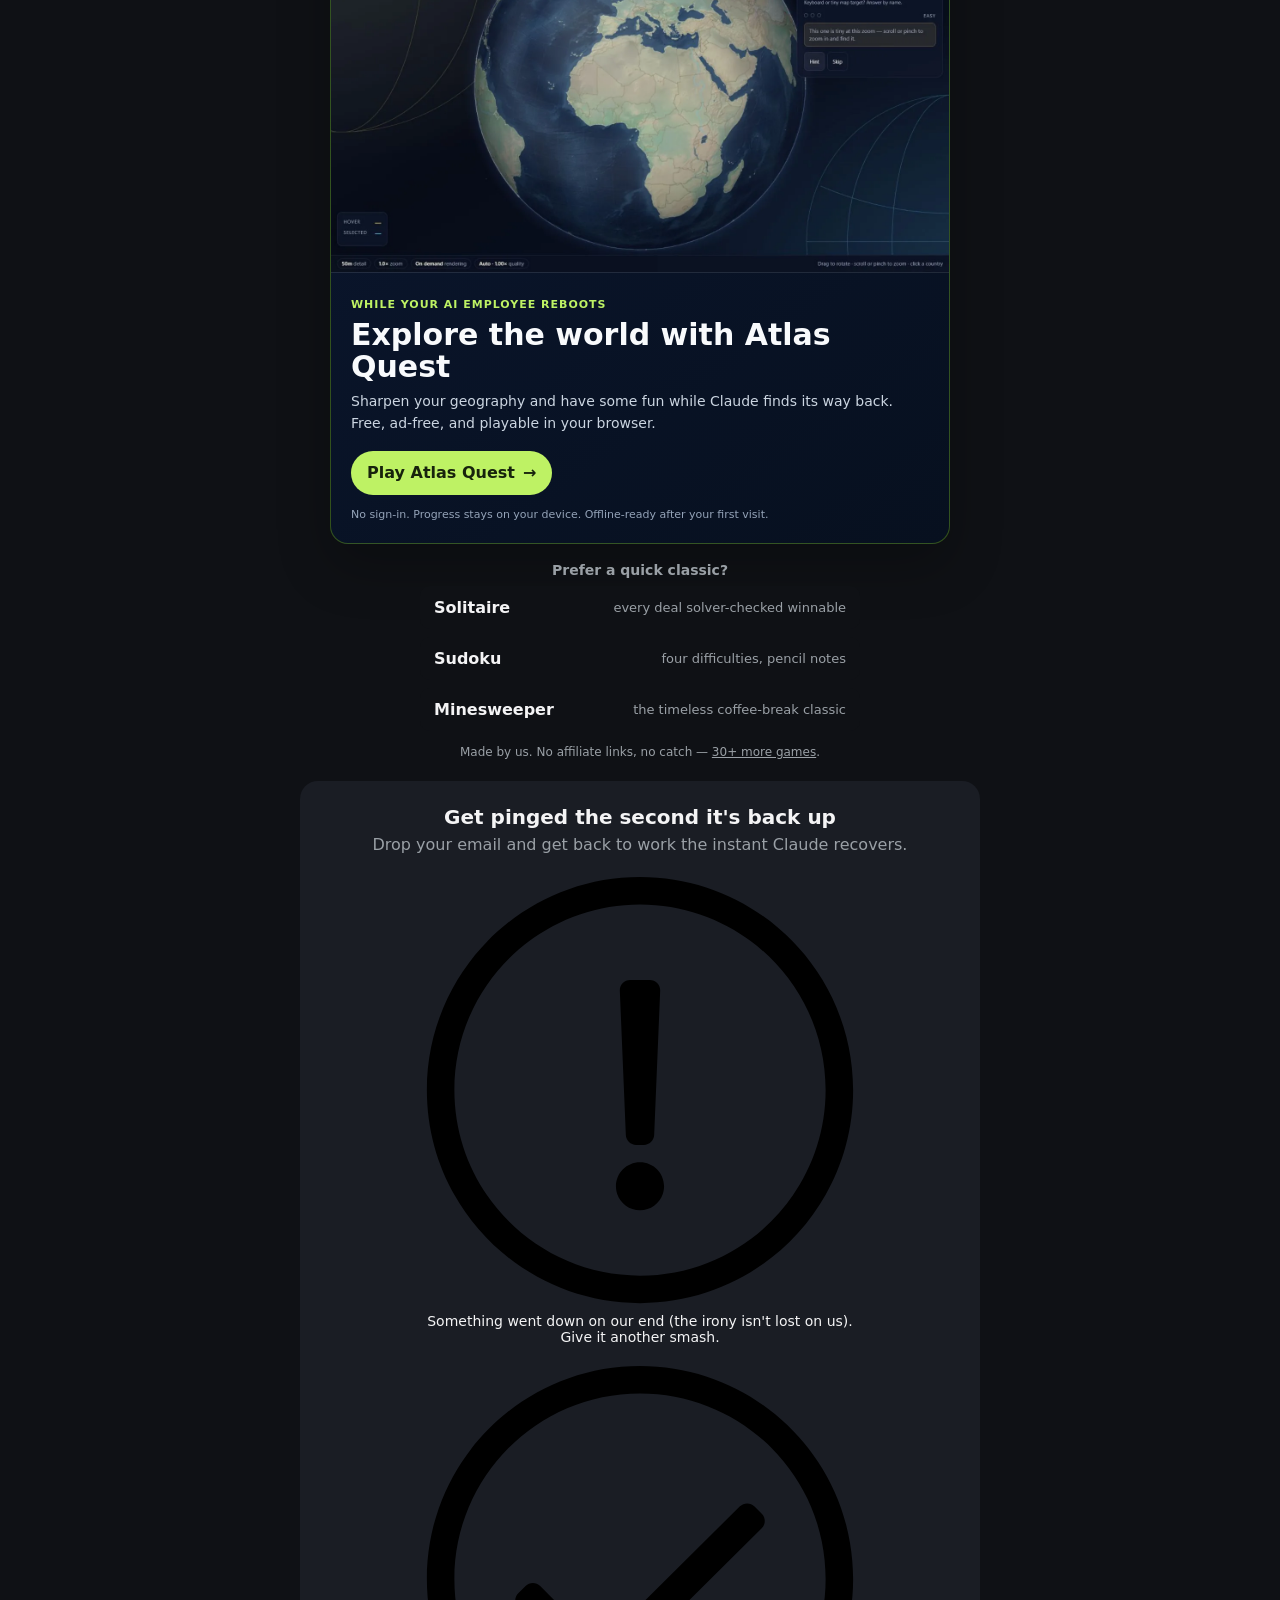
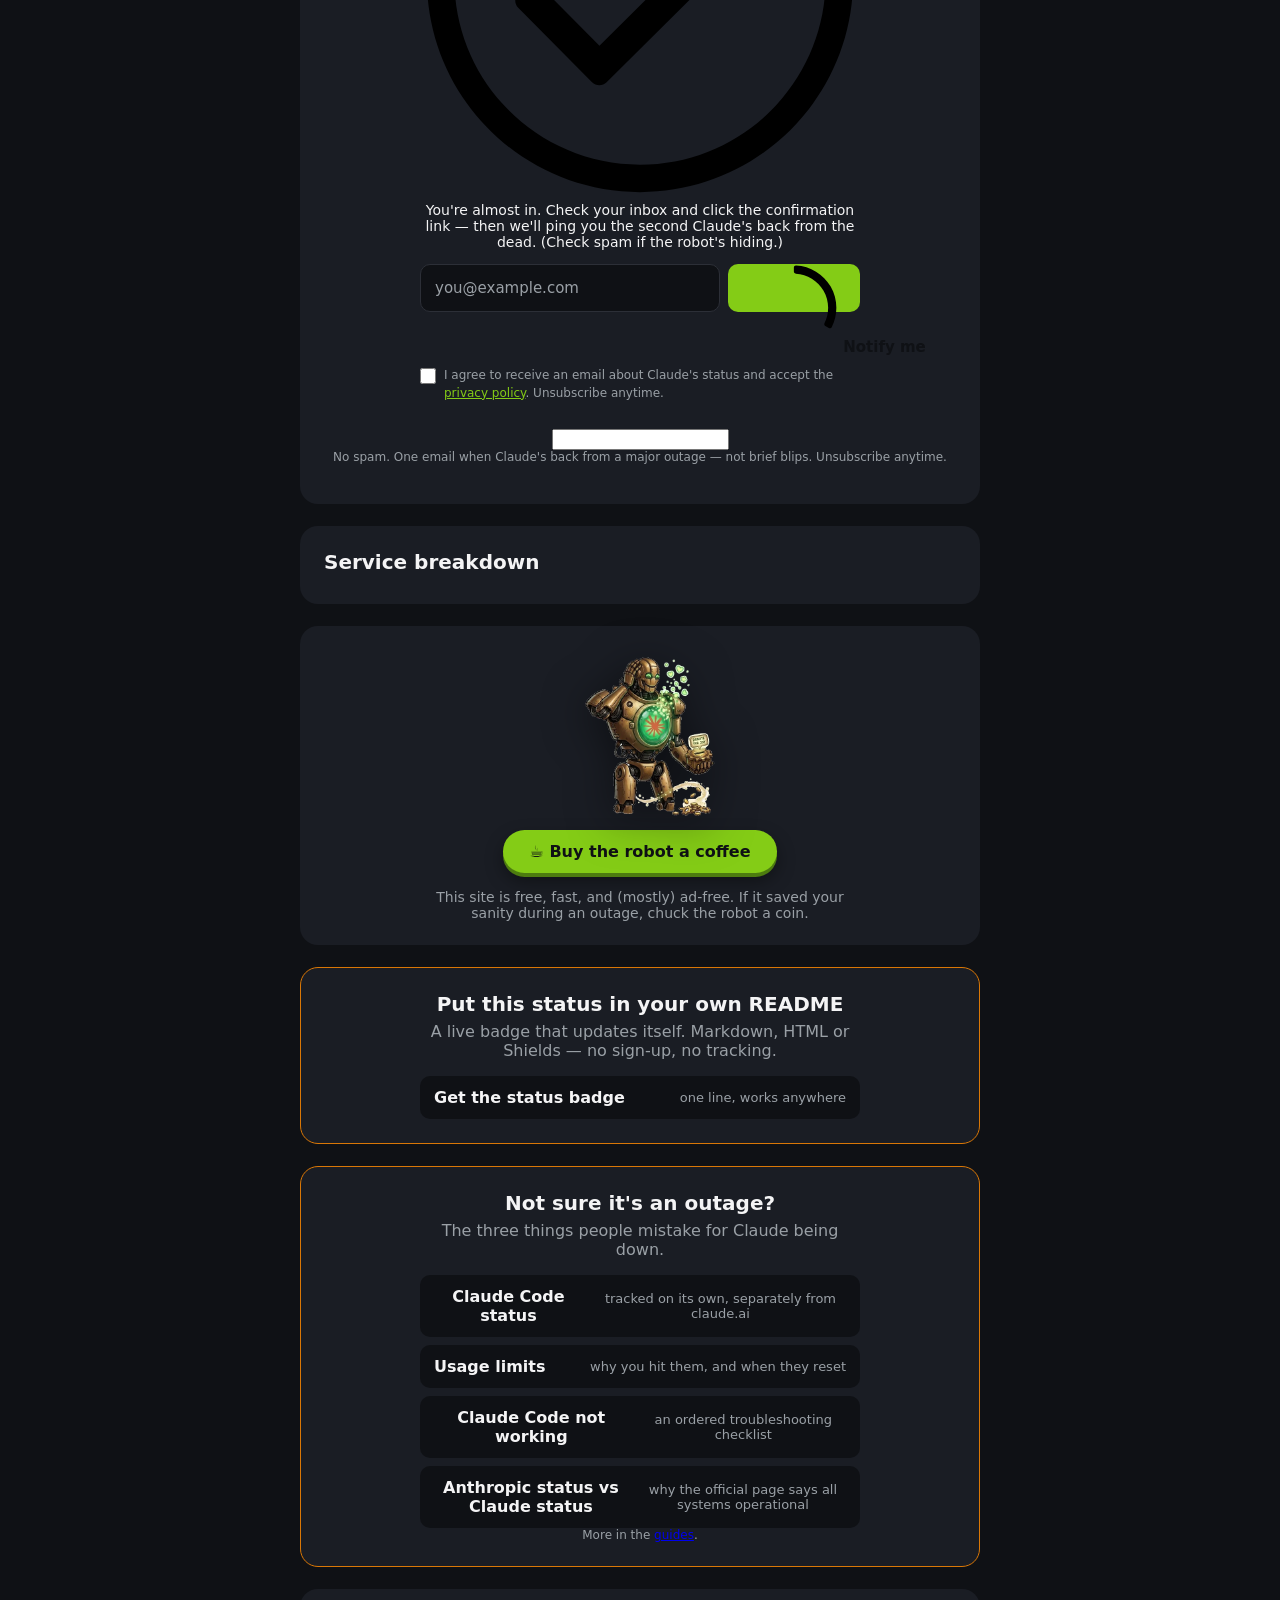
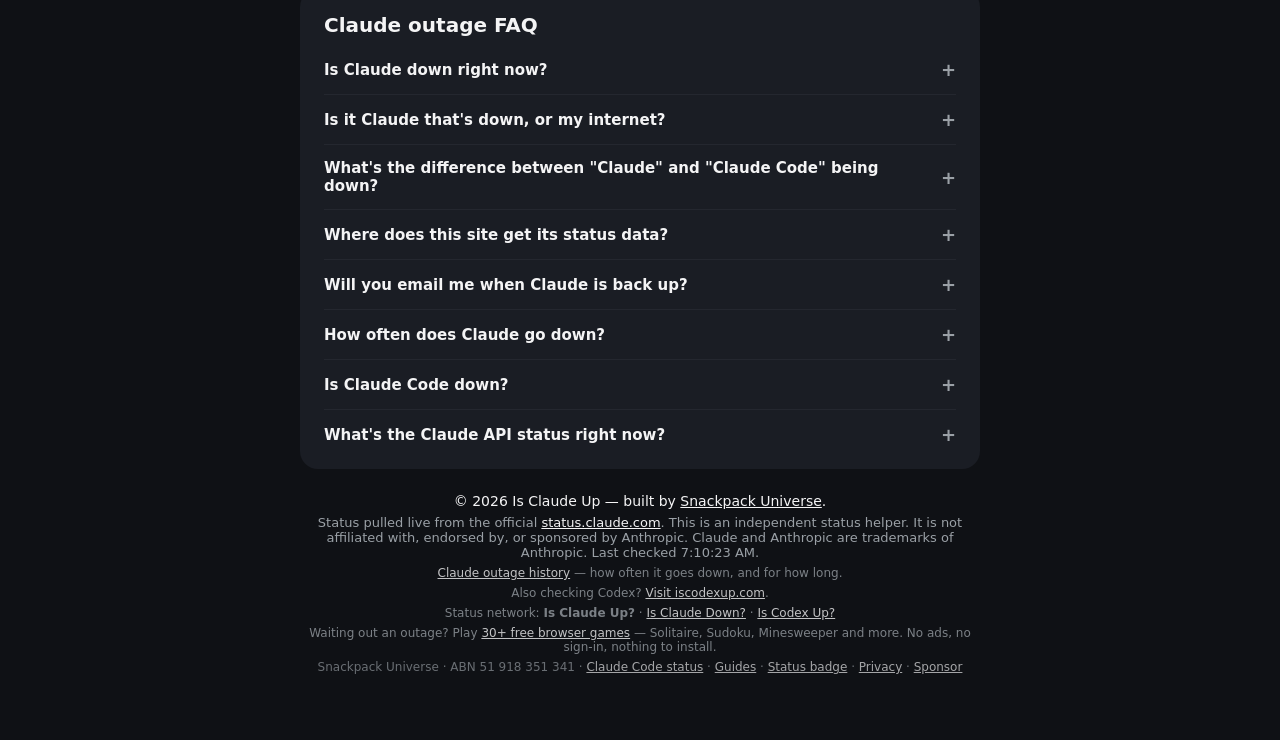
==== commit a5b6bc26: "Remove simulated panic-check traffic metric" ====
--- a/index.html
+++ b/index.html
@@ -222,11 +222,6 @@
       </button>
       <p class="quote" id="quote"></p>
 
-      <p class="counter">
-        <span id="count" class="odometer" aria-label="panic checks in the last 24 hours"></span>
-        panic-checks in the last 24h
-      </p>
-
       <!-- The link gets pasted into Slack/X during outages — that's basically all our
            organic reach. Make it one tap. Native share sheet on mobile, clipboard elsewhere. -->
       <button class="share" id="share" type="button" aria-label="Share this page">
@@ -591,7 +586,6 @@
         var xhr = new XMLHttpRequest();
         xhr.addEventListener('load', function () {
           var res = null; try { res = JSON.parse(xhr.response); } catch (e) {}
-          console.log('[signup] Brevo response (' + xhr.status + '):', res || xhr.response);
           if (xhr.status >= 200 && xhr.status < 300 && !(res && res.errors)) showSuccess();
           else showError(res);
         });
--- a/style.css
+++ b/style.css
@@ -290,8 +290,6 @@
 }
 .quote.show { opacity: 1; }
 
-.counter { color: var(--muted); font-size: 14px; margin-top: 18px; }
-
 /* ---------- SHARE + SISTER SITE ---------- */
 /* Deliberately quiet: the smash button is the hero, this sits under it. */
 .share {
@@ -329,44 +327,6 @@
 .sister a { color: var(--muted); text-decoration: underline; text-underline-offset: 2px; }
 .sister a:hover, .sister a:focus-visible { color: var(--fg); }
 
-/* ---------- SPLIT-FLAP ODOMETER ---------- */
-.odometer {
-  display: inline-flex;
-  gap: 2px;
-  vertical-align: middle;
-  perspective: 240px;
-}
-.odometer .cell {
-  display: inline-block;
-  min-width: 0.72em;
-  text-align: center;
-  font-weight: 800;
-  font-size: 18px;
-  font-variant-numeric: tabular-nums;
-  color: var(--fg);
-  background: #000;
-  border-radius: 4px;
-  padding: 3px 2px;
-  margin: 0 1px;
-  box-shadow: inset 0 0 0 1px var(--line-strong), 0 1px 2px rgba(0,0,0,.6);
-  /* faux split-flap seam */
-  background-image: linear-gradient(transparent 49%, rgba(0,0,0,.55) 49%, rgba(0,0,0,.55) 51%, transparent 51%);
-  backface-visibility: hidden;
-}
-.odometer .comma {
-  background: none;
-  box-shadow: none;
-  color: var(--muted);
-  min-width: 0.28em;
-  padding: 3px 0;
-}
-.odometer .cell.flipping { animation: flap .26s ease-in-out; }
-@keyframes flap {
-  0%   { transform: rotateX(0deg); }
-  50%  { transform: rotateX(88deg); }
-  100% { transform: rotateX(0deg); }
-}
-
 /* ---------- SECTIONS ---------- */
 .signup, .components {
   background: var(--card);
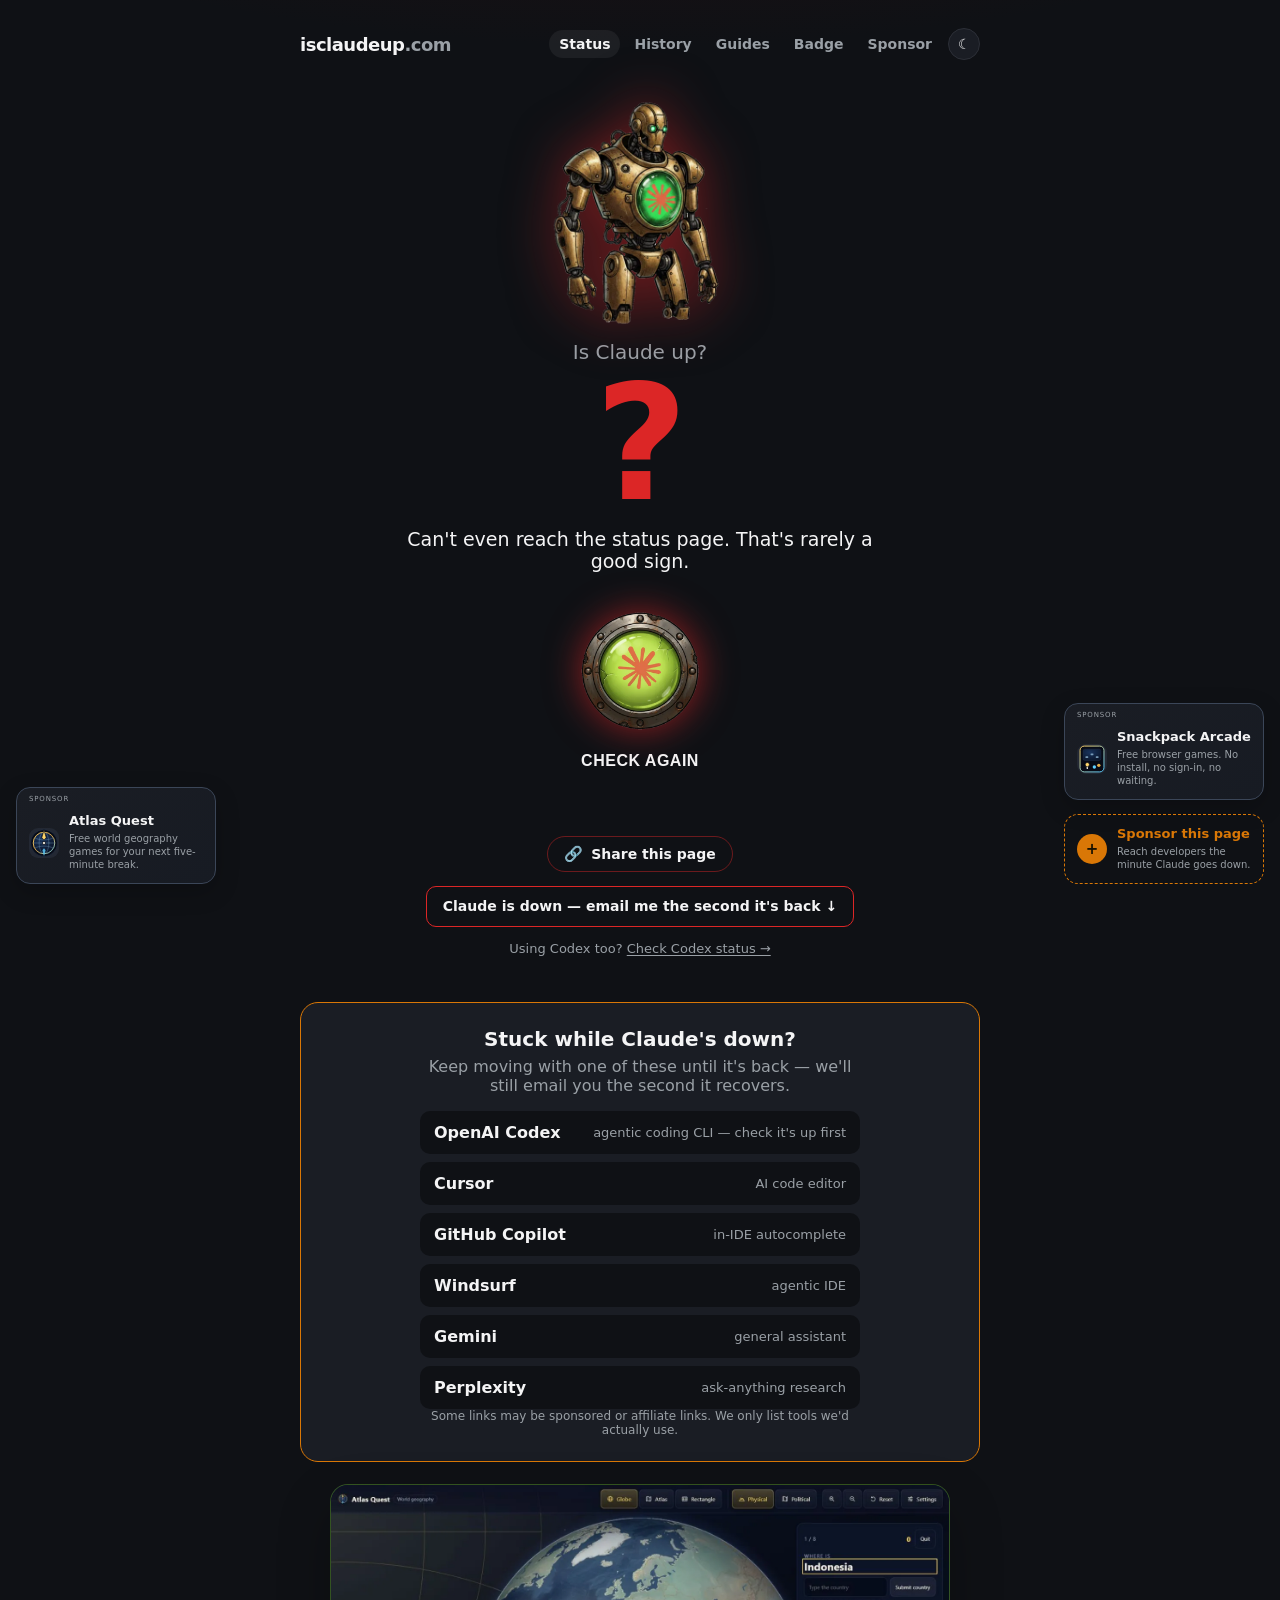
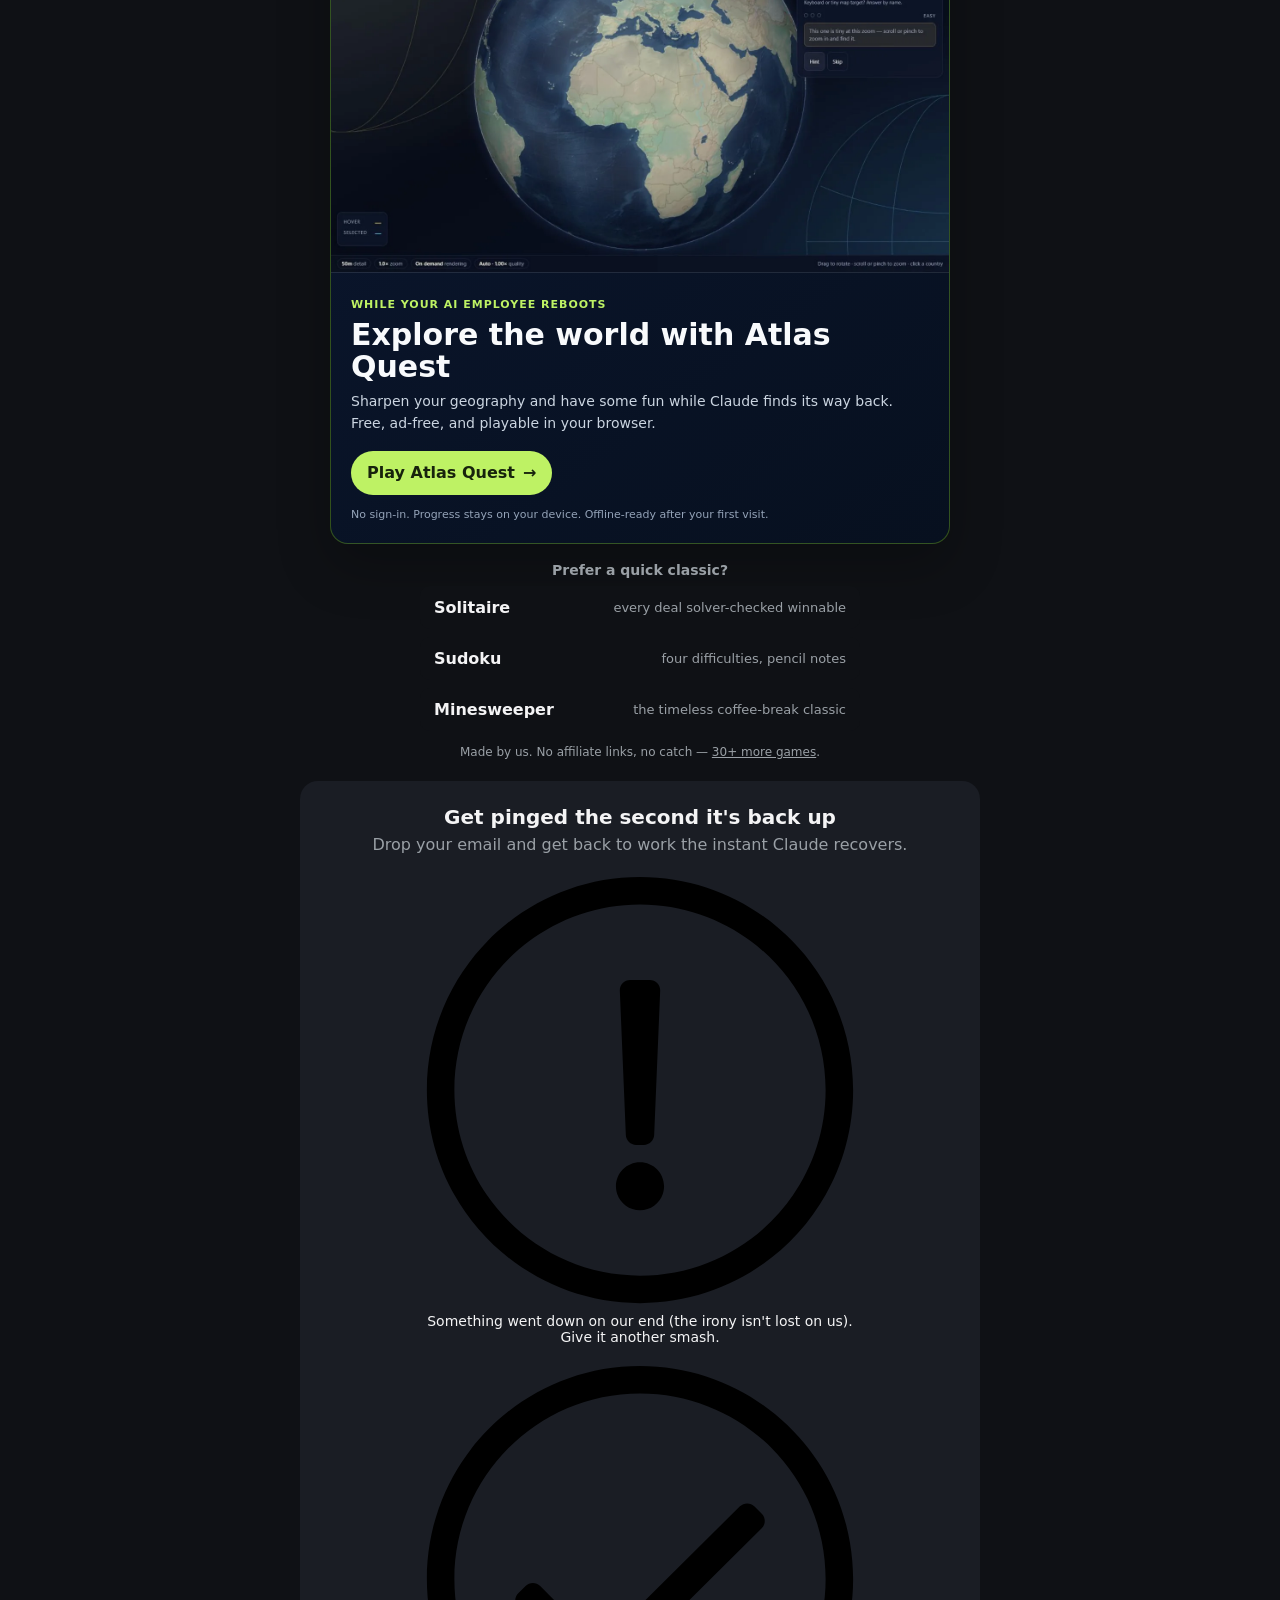
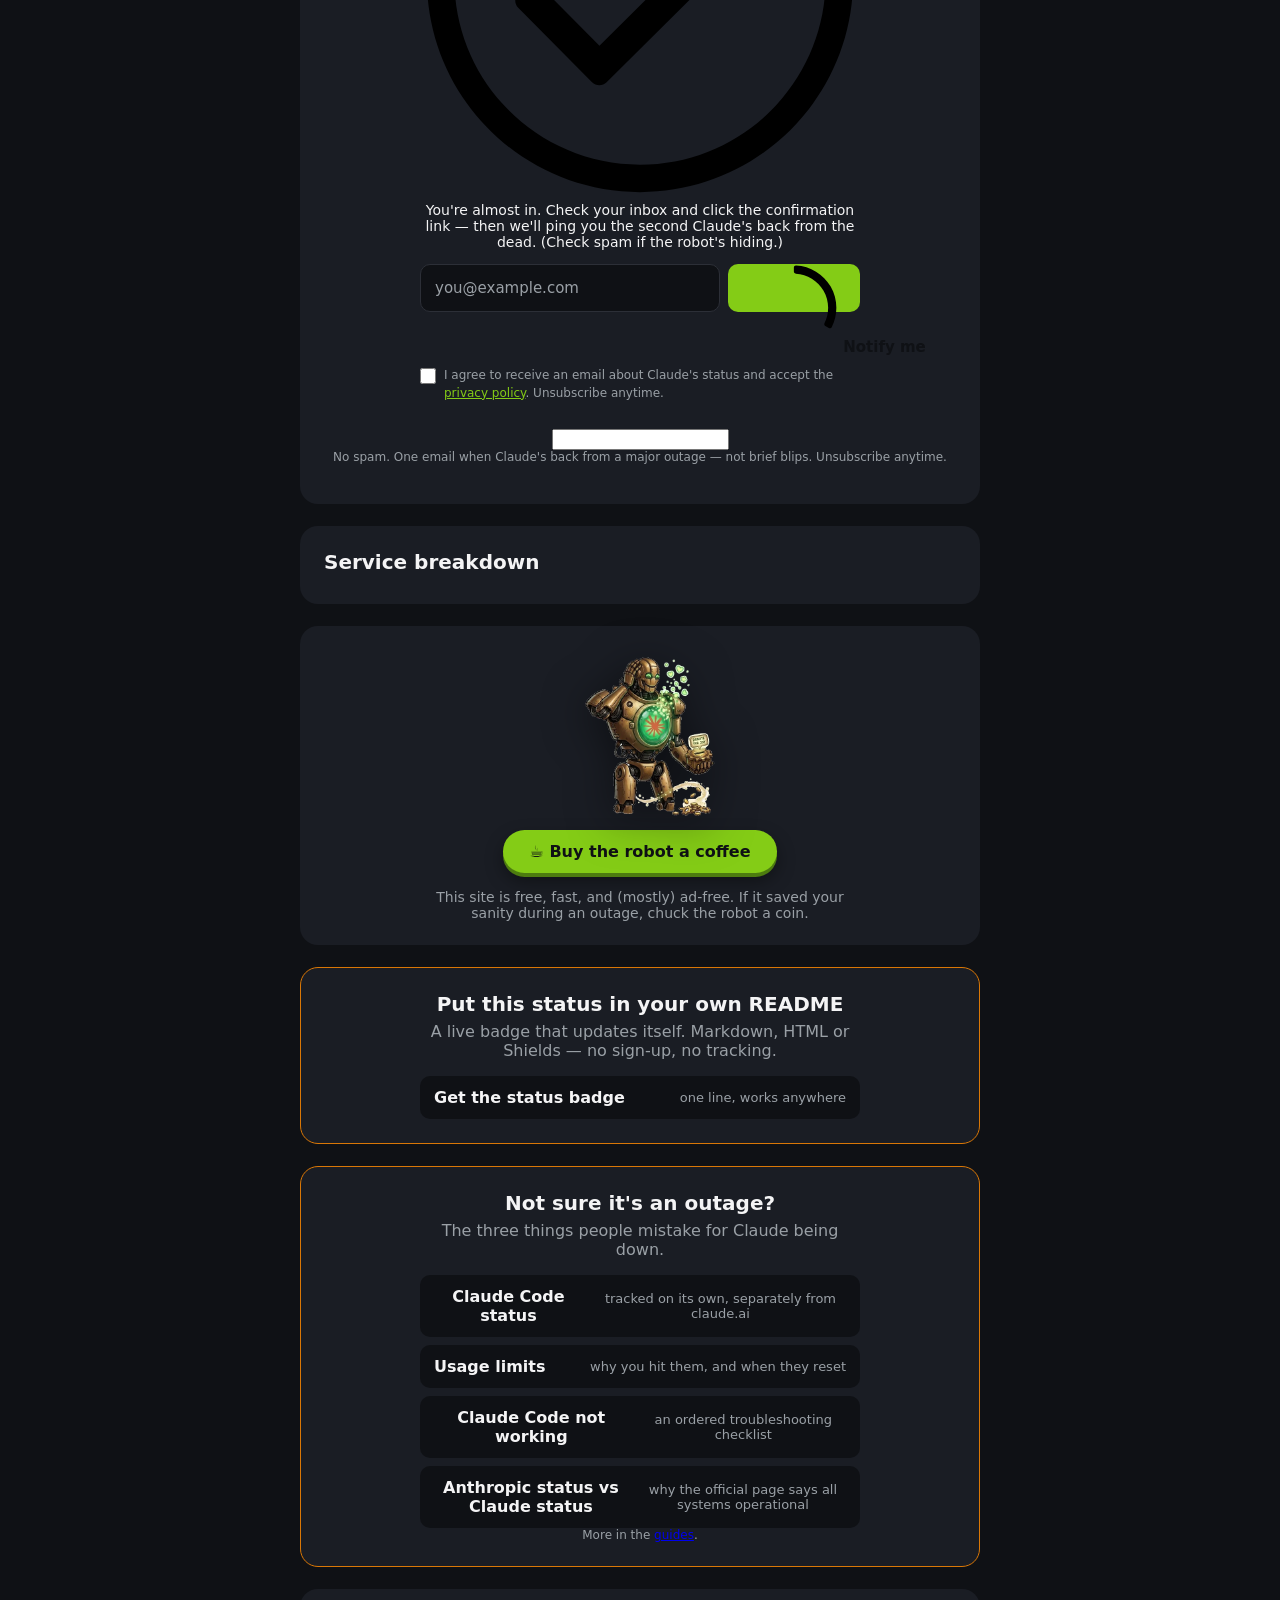
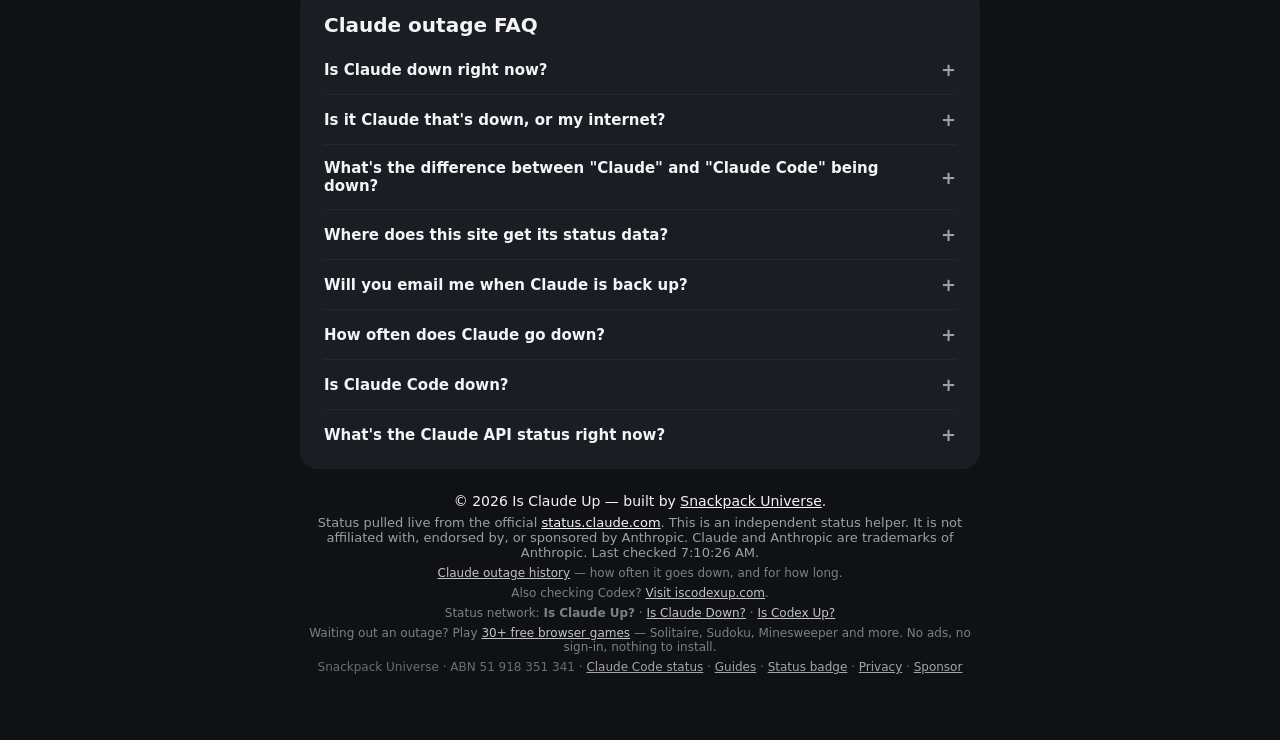
==== commit e8515288: "Give the Check Again and donate images alt text (Bing SEO report) Co-Authored-By: Claude Opus 5.5 <n" ====
--- a/index.html
+++ b/index.html
@@ -217,7 +217,7 @@
       <p class="subline" id="subline">Checking the official status page…</p>
 
       <button class="smash" id="smash" type="button" aria-label="Check again">
-        <img id="smash-img" src="assets/smash-button.webp" alt="" width="140" height="140" />
+        <img id="smash-img" src="assets/smash-button.webp" alt="Check again button" width="140" height="140" />
         <span class="smash-label">Check Again</span>
       </button>
       <p class="quote" id="quote"></p>
@@ -404,7 +404,7 @@
     <section class="support-card">
       <a class="donate" href="https://buy.stripe.com/bJe3cwf8KgCnaYNaR10VO00?client_reference_id=isclaudeup"
          target="_blank" rel="noopener" aria-label="Support isclaudeup via Stripe">
-        <img src="assets/donate.webp" alt="" width="160" height="160" loading="lazy" />
+        <img src="assets/donate.webp" alt="Brass robot holding a donation box with coins at its feet" width="160" height="160" loading="lazy" />
         <span class="donate-btn">☕ Buy the robot a coffee</span>
       </a>
       <p class="support-copy">
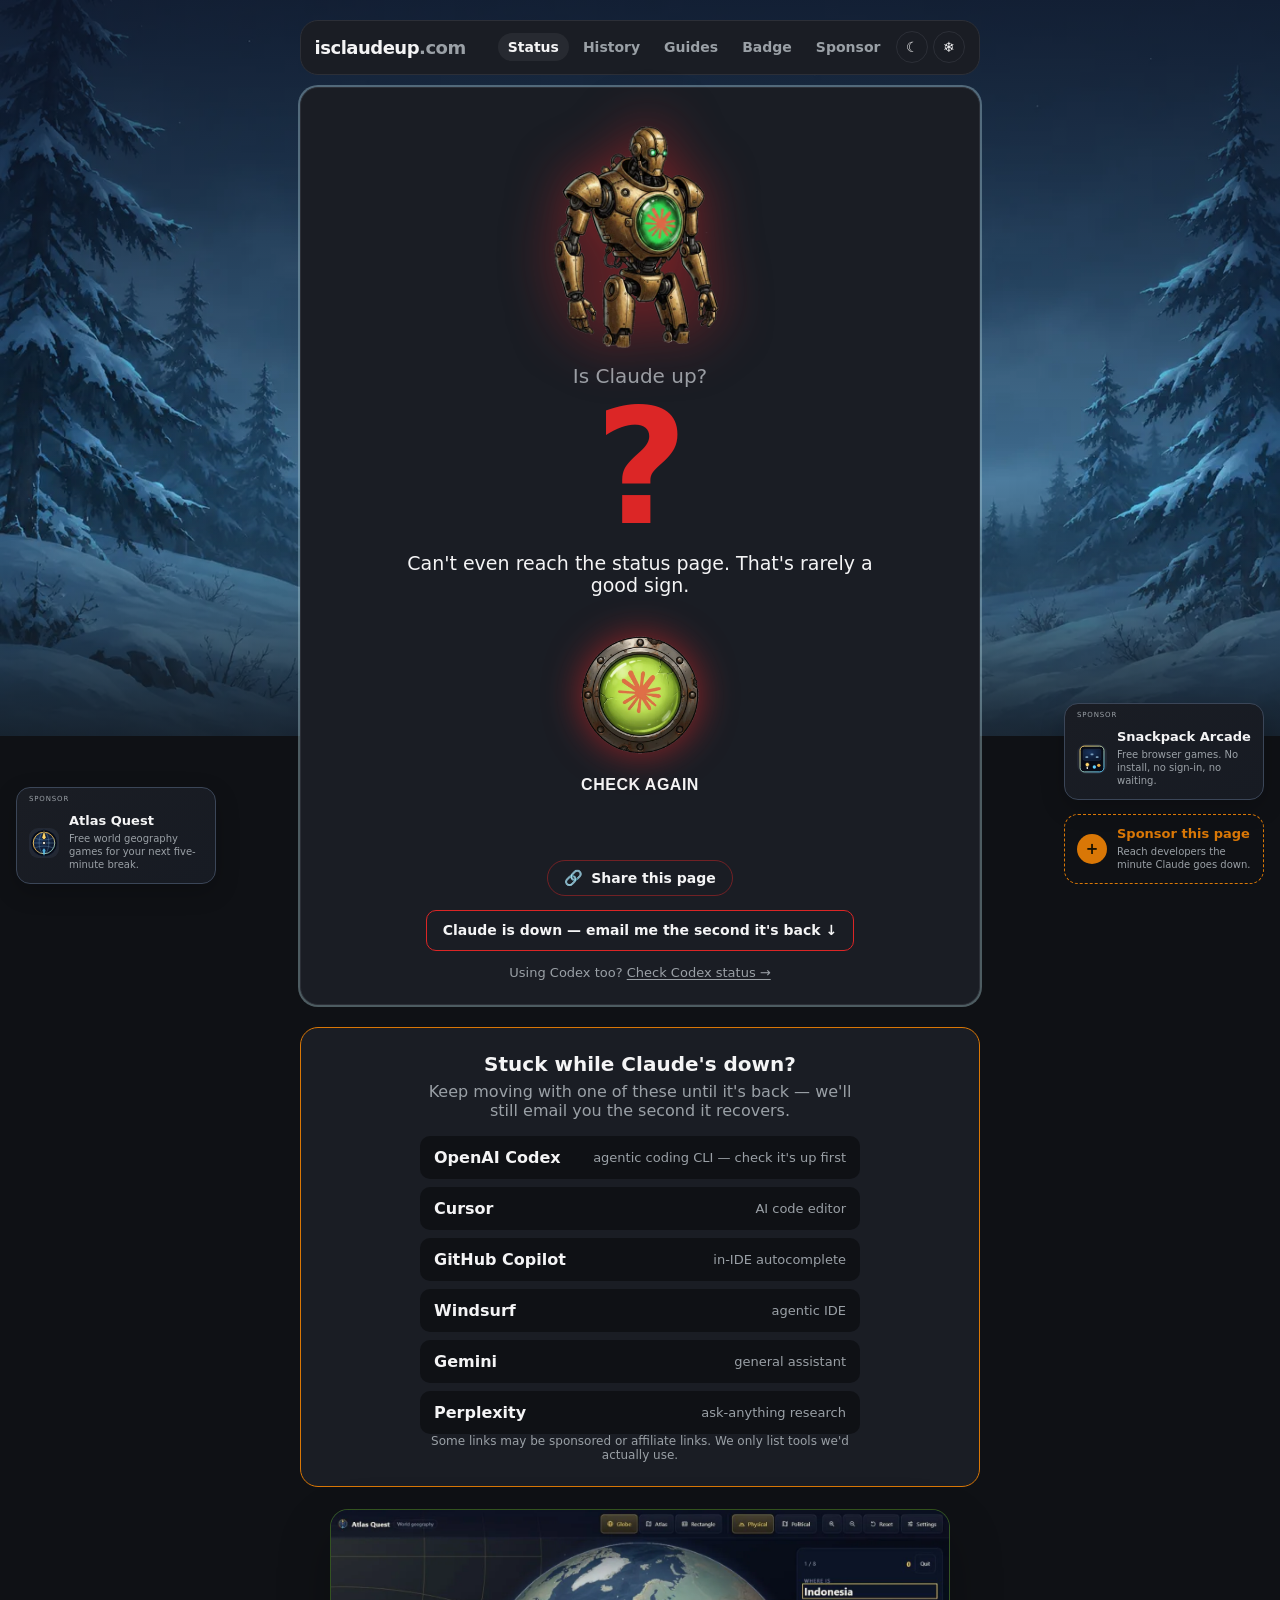
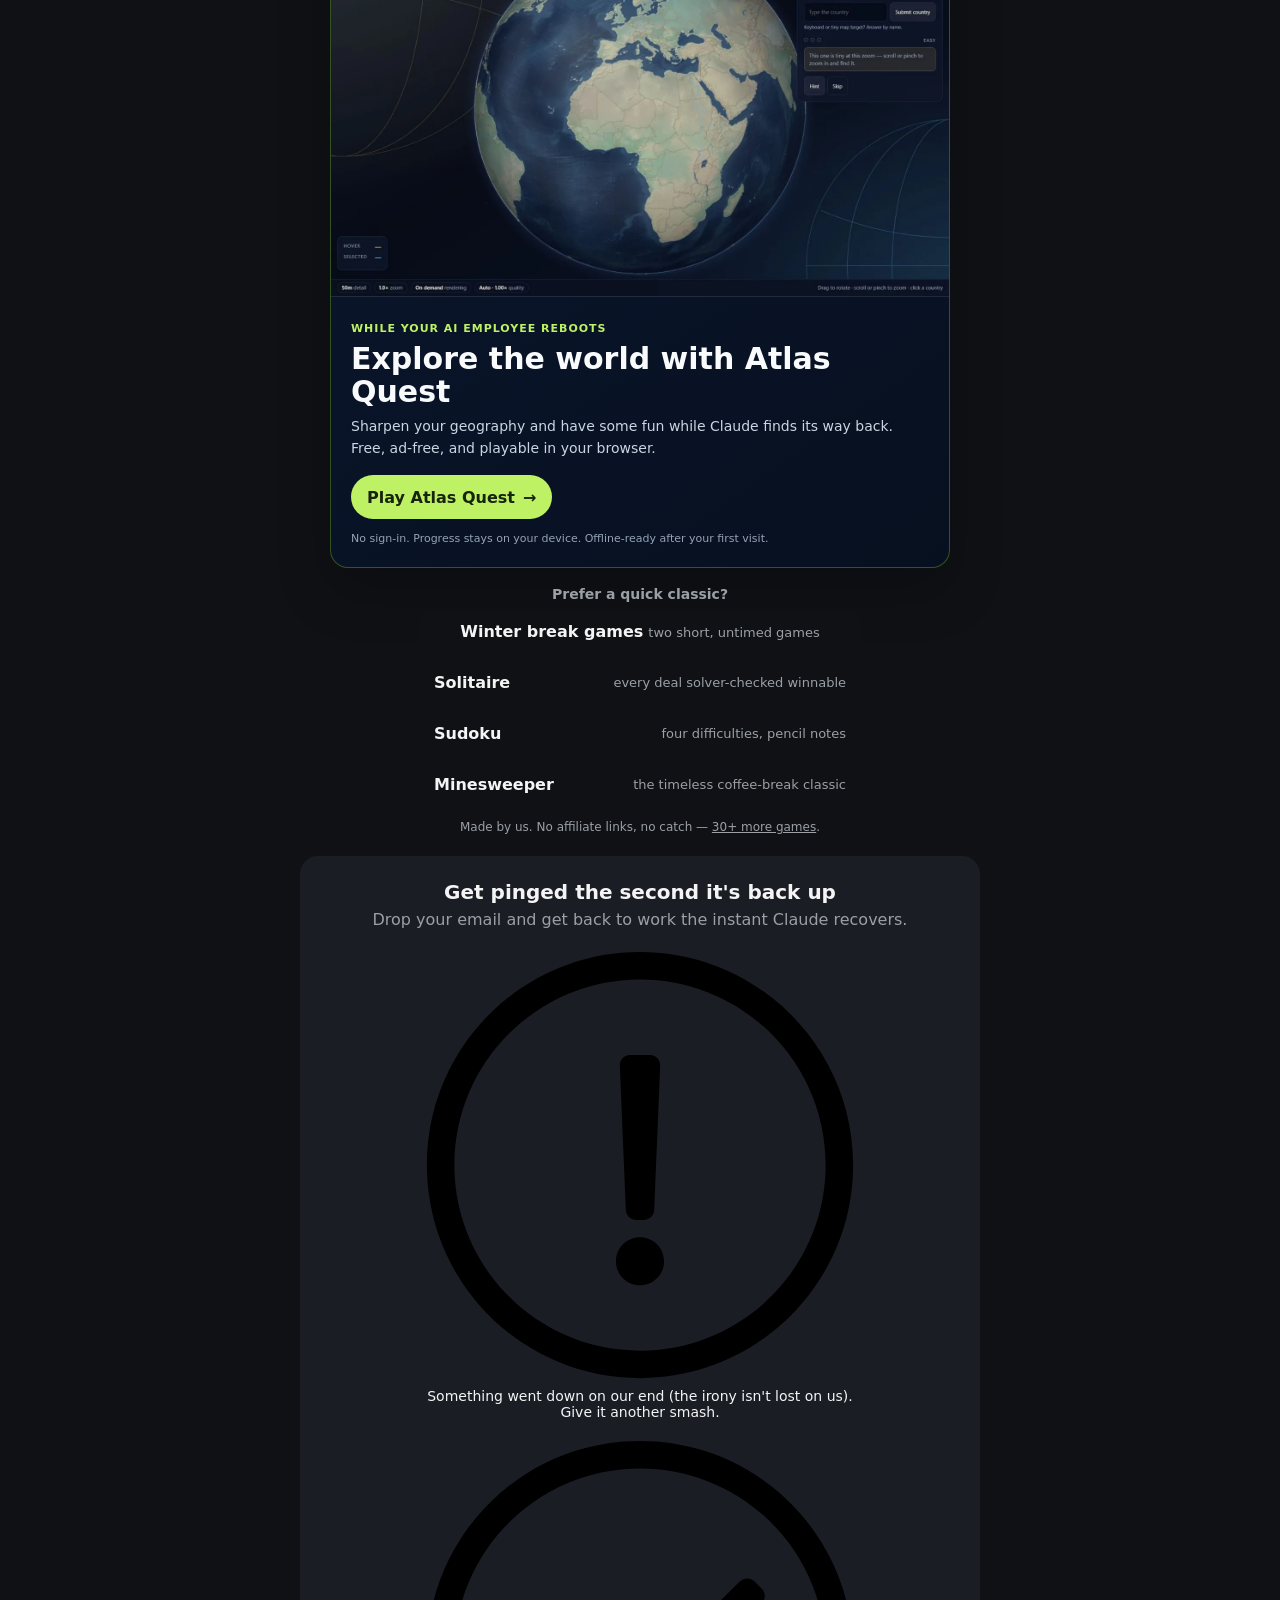
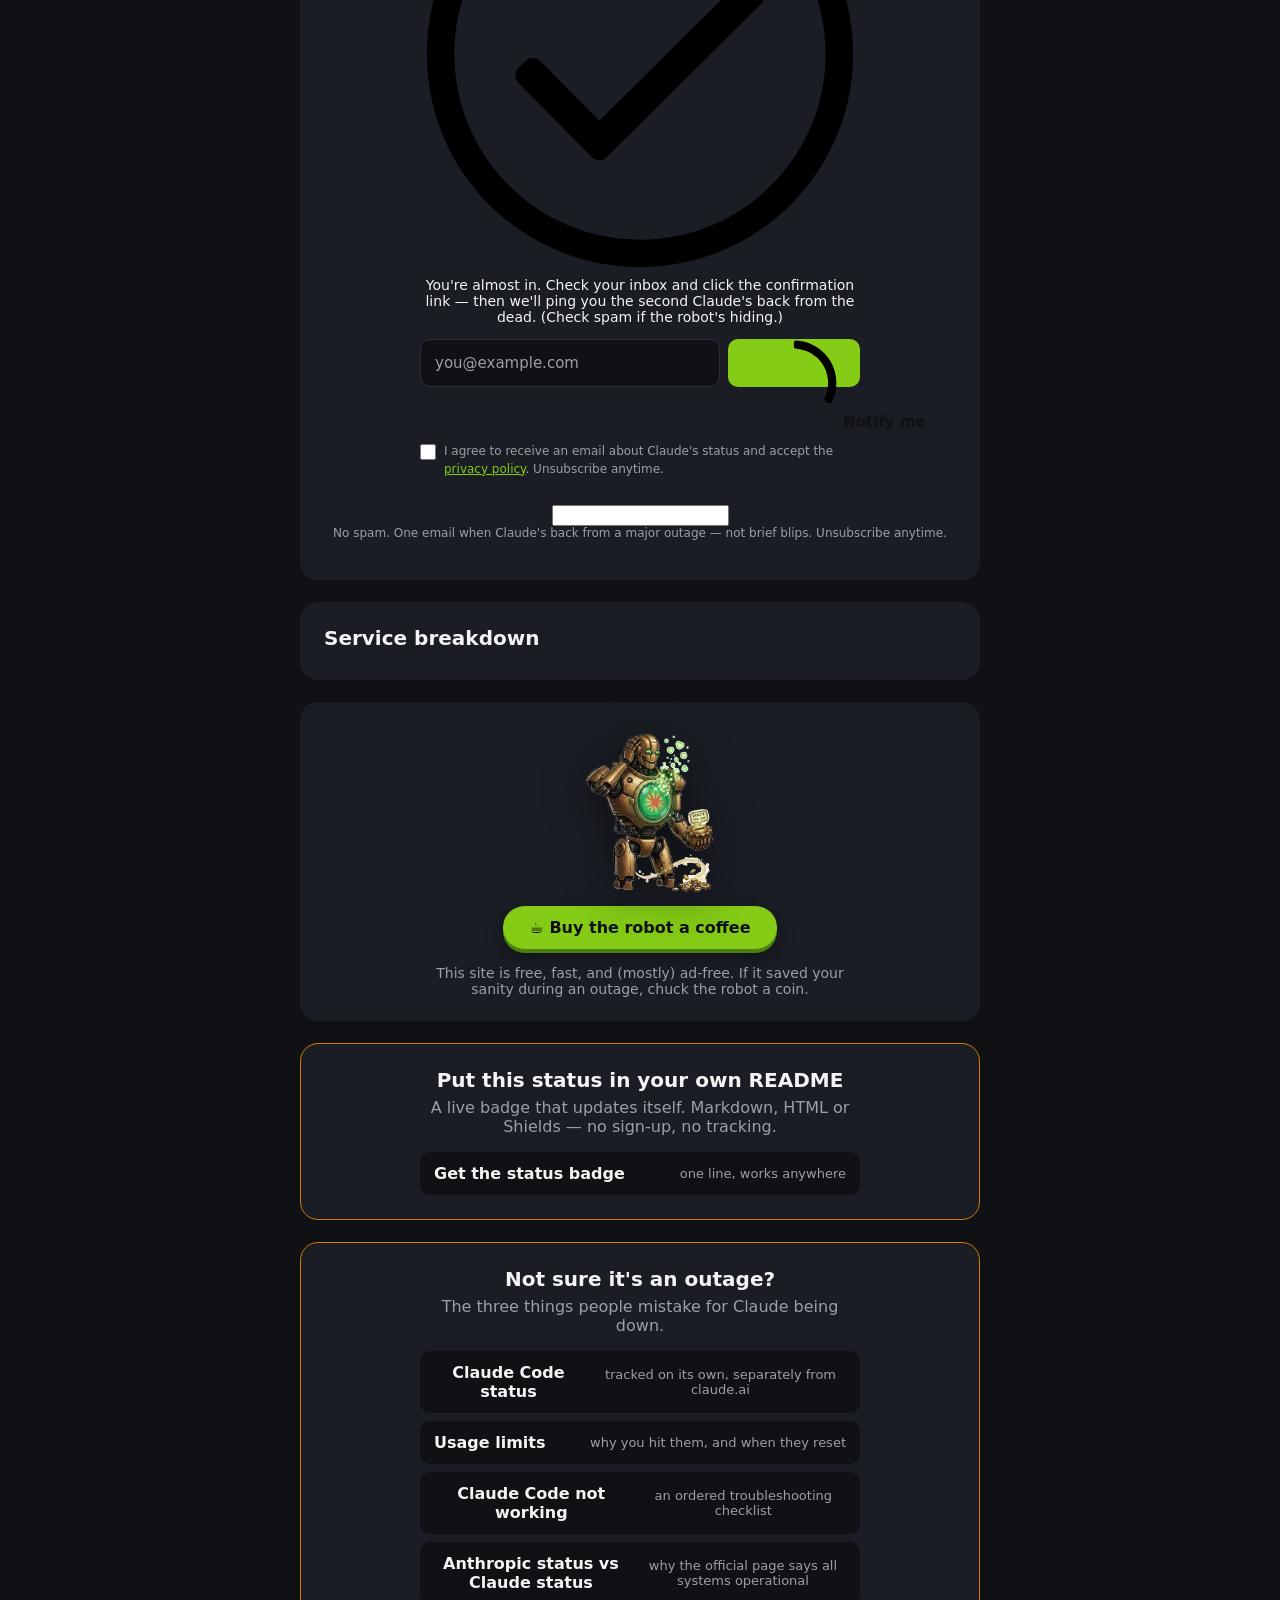
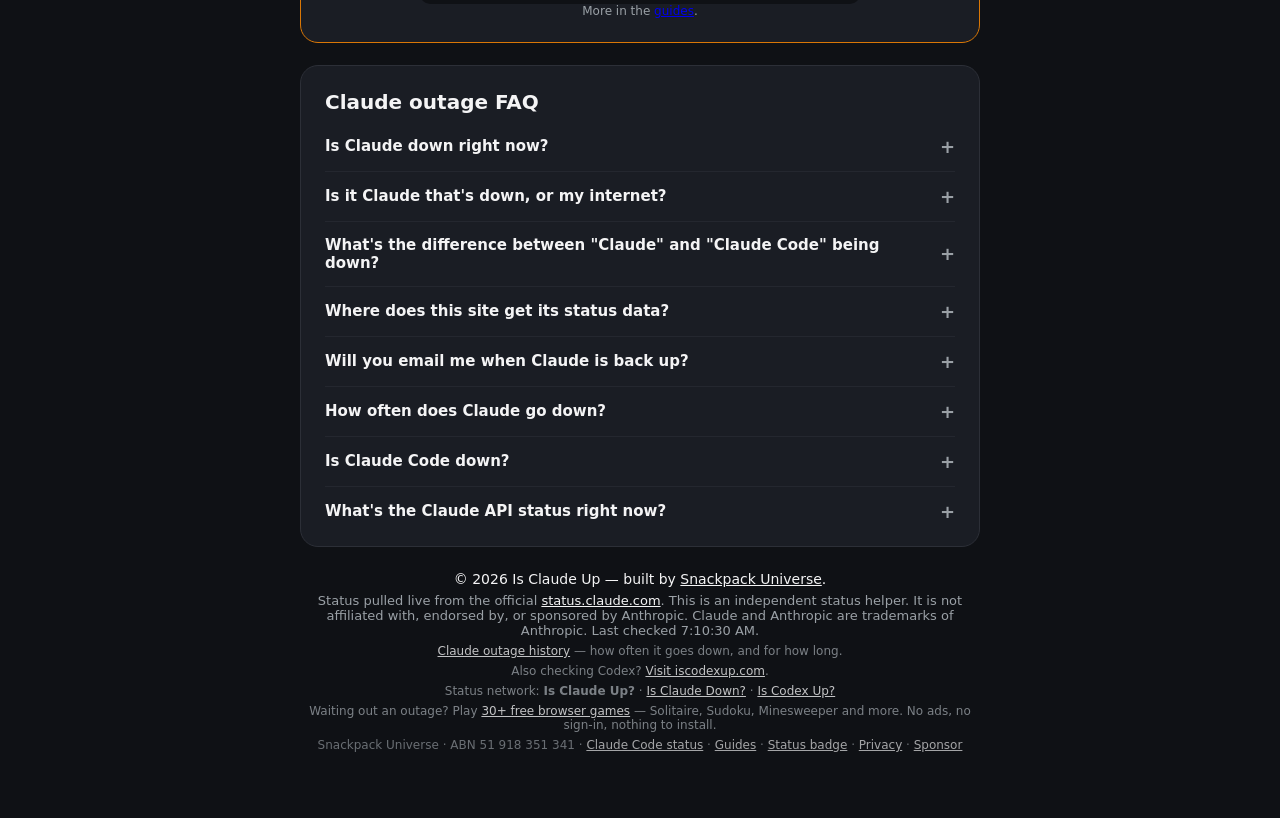
==== commit b42cfa9d: "Add scheduled winter appearance and daily art rotation" ====
--- a/index.html
+++ b/index.html
@@ -180,6 +180,8 @@
   })();
 </script>
 <script defer src="theme.js"></script>
+<link rel="stylesheet" href="seasonal-appearance.css">
+<script src="seasonal-appearance.js" data-rotation-offset="3"></script>
 <!-- /theme:generated -->
 
 
@@ -294,6 +296,7 @@
       </article>
       <h3>Prefer a quick classic?</h3>
       <ul class="alt-list">
+        <li class="winter-break"><a href="https://www.snackpackuniverse.com/winter/#play">Winter break games</a> <span>two short, untimed games</span></li>
         <li><a href="https://www.snackpackuniverse.com/play/solitaire/?utm_source=isclaudeup&amp;utm_medium=waiting-room&amp;utm_campaign=solitaire" target="_blank" rel="noopener">Solitaire</a> <span>every deal solver-checked winnable</span></li>
         <li><a href="https://www.snackpackuniverse.com/play/sudoku/?utm_source=isclaudeup&amp;utm_medium=waiting-room&amp;utm_campaign=sudoku" target="_blank" rel="noopener">Sudoku</a> <span>four difficulties, pencil notes</span></li>
         <li><a href="https://www.snackpackuniverse.com/play/minesweeper/?utm_source=isclaudeup&amp;utm_medium=waiting-room&amp;utm_campaign=minesweeper" target="_blank" rel="noopener">Minesweeper</a> <span>the timeless coffee-break classic</span></li>
--- a/seasonal-appearance.css
+++ b/seasonal-appearance.css
@@ -0,0 +1,69 @@
+.season-toggle { flex: none; margin-inline-start: 5px; }
+.season-dialog {
+  box-sizing: border-box;
+  width: min(25rem, calc(100% - 2rem));
+  padding: 1.4rem;
+  border: 1px solid var(--season-line, #8e9fac);
+  border-radius: 1rem;
+  color: var(--season-ink, #182a35);
+  background: var(--season-panel, #f5faff);
+  text-align: left;
+}
+.season-dialog::backdrop { background: #091828a6; }
+.season-dialog h2 { margin: 0 0 1rem; color: inherit; font: 750 1.4rem/1.2 system-ui, sans-serif; }
+.season-dialog p { margin: .8rem 0; }
+.season-dialog .season-help { font-size: .88rem; }
+.season-field { display: grid; gap: .25rem; font-weight: 700; }
+.season-dialog select, .season-dialog button {
+  min-height: 2.75rem; padding: .4rem .7rem; border: 1px solid var(--season-line, #8e9fac);
+  border-radius: .5rem; background: var(--season-panel, #f5faff);
+  color: inherit; font: inherit;
+}
+.season-dialog button { cursor: pointer; font-weight: 700; }
+.season-dialog :focus-visible, .season-toggle:focus-visible { outline: 2px solid currentColor; outline-offset: 2px; }
+:root[data-theme="dark"] .season-dialog { --season-panel: #182631; --season-ink: #f2f6ff; --season-line: #91a0b3; }
+
+:root[data-season="winter"] {
+  --winter-landscape: url("assets/winter-alpine.webp");
+  --winter-tint: #b8d7ef;
+}
+:root[data-season="winter"][data-winter-scene="1"] {
+  --winter-landscape: url("assets/winter-aurora.webp");
+  --winter-tint: #c4c2f0;
+}
+:root[data-season="winter"][data-winter-scene="2"] {
+  --winter-landscape: url("assets/winter-pines.webp");
+  --winter-tint: #b2d4de;
+}
+:root[data-season="winter"][data-winter-scene="3"] {
+  --winter-landscape: url("assets/winter-ice.webp");
+  --winter-tint: #b8dfd5;
+}
+:root[data-season="winter"] body {
+  --winter-veil: #f0f6fbe8;
+  background-image: linear-gradient(180deg, var(--winter-veil), transparent 30rem, var(--bg) 51rem),
+    var(--winter-landscape);
+  background-size: 100% 51rem, max(100%, 76rem) 46rem;
+  background-repeat: no-repeat;
+  background-position: top center;
+}
+:root[data-season="winter"][data-theme="dark"] body { --winter-veil: #0d1427c4; }
+:root[data-season="winter"] .topbar,
+:root[data-season="winter"] .wrap > .history-intro,
+:root[data-season="winter"] .wrap > .legal,
+:root[data-season="winter"] .wrap > .faq,
+:root[data-season="winter"] .tv {
+  background: var(--card);
+  border: 1px solid var(--line-strong);
+  border-radius: var(--radius);
+}
+:root[data-season="winter"] .topbar { padding: .65rem .85rem; }
+:root[data-season="winter"] .tv {
+  margin-top: .75rem;
+  box-shadow: 0 0 0 2px color-mix(in srgb, var(--winter-tint) 38%, transparent);
+}
+:root[data-season="winter"] .wrap > .history-intro,
+:root[data-season="winter"] .wrap > .legal { margin-top: .8rem; padding: 1rem; }
+
+.waiting-room .alt-list .winter-break { display: none; }
+:root[data-season="winter"] .waiting-room .alt-list .winter-break { display: list-item; }
